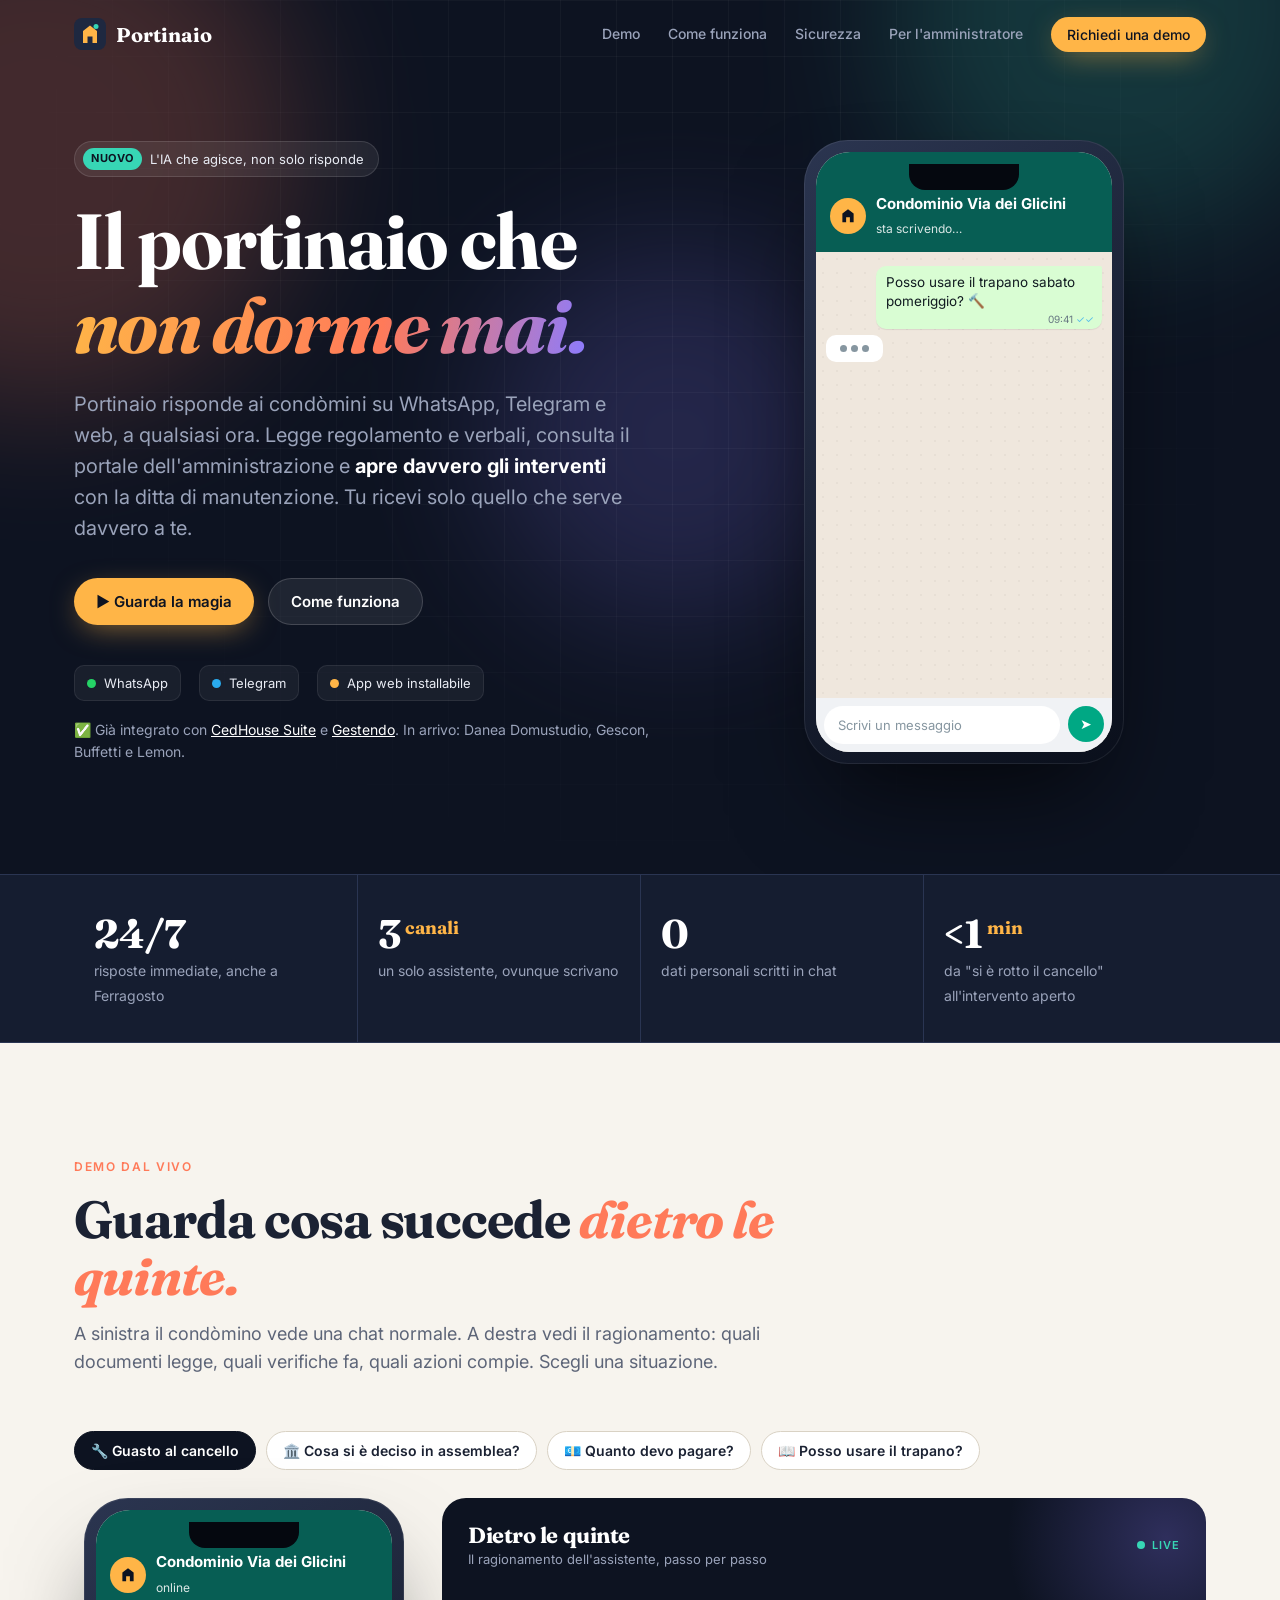
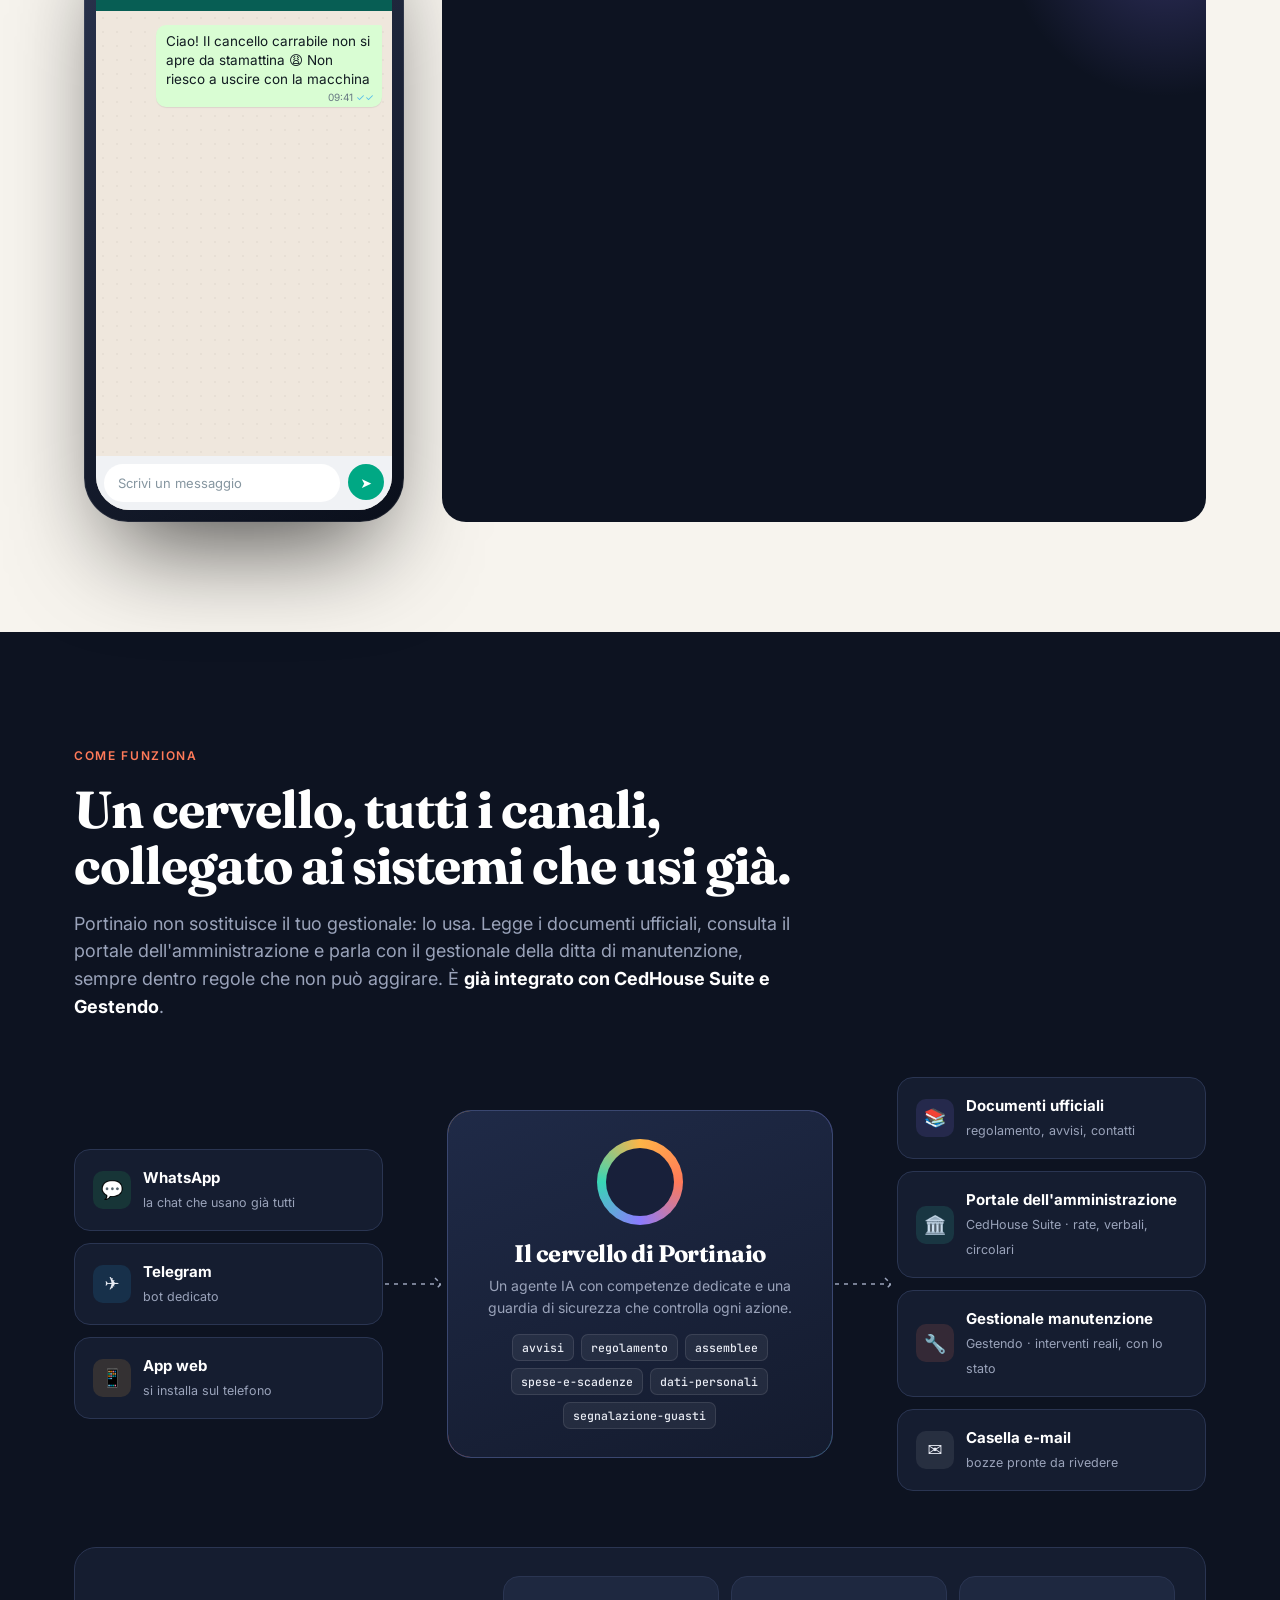
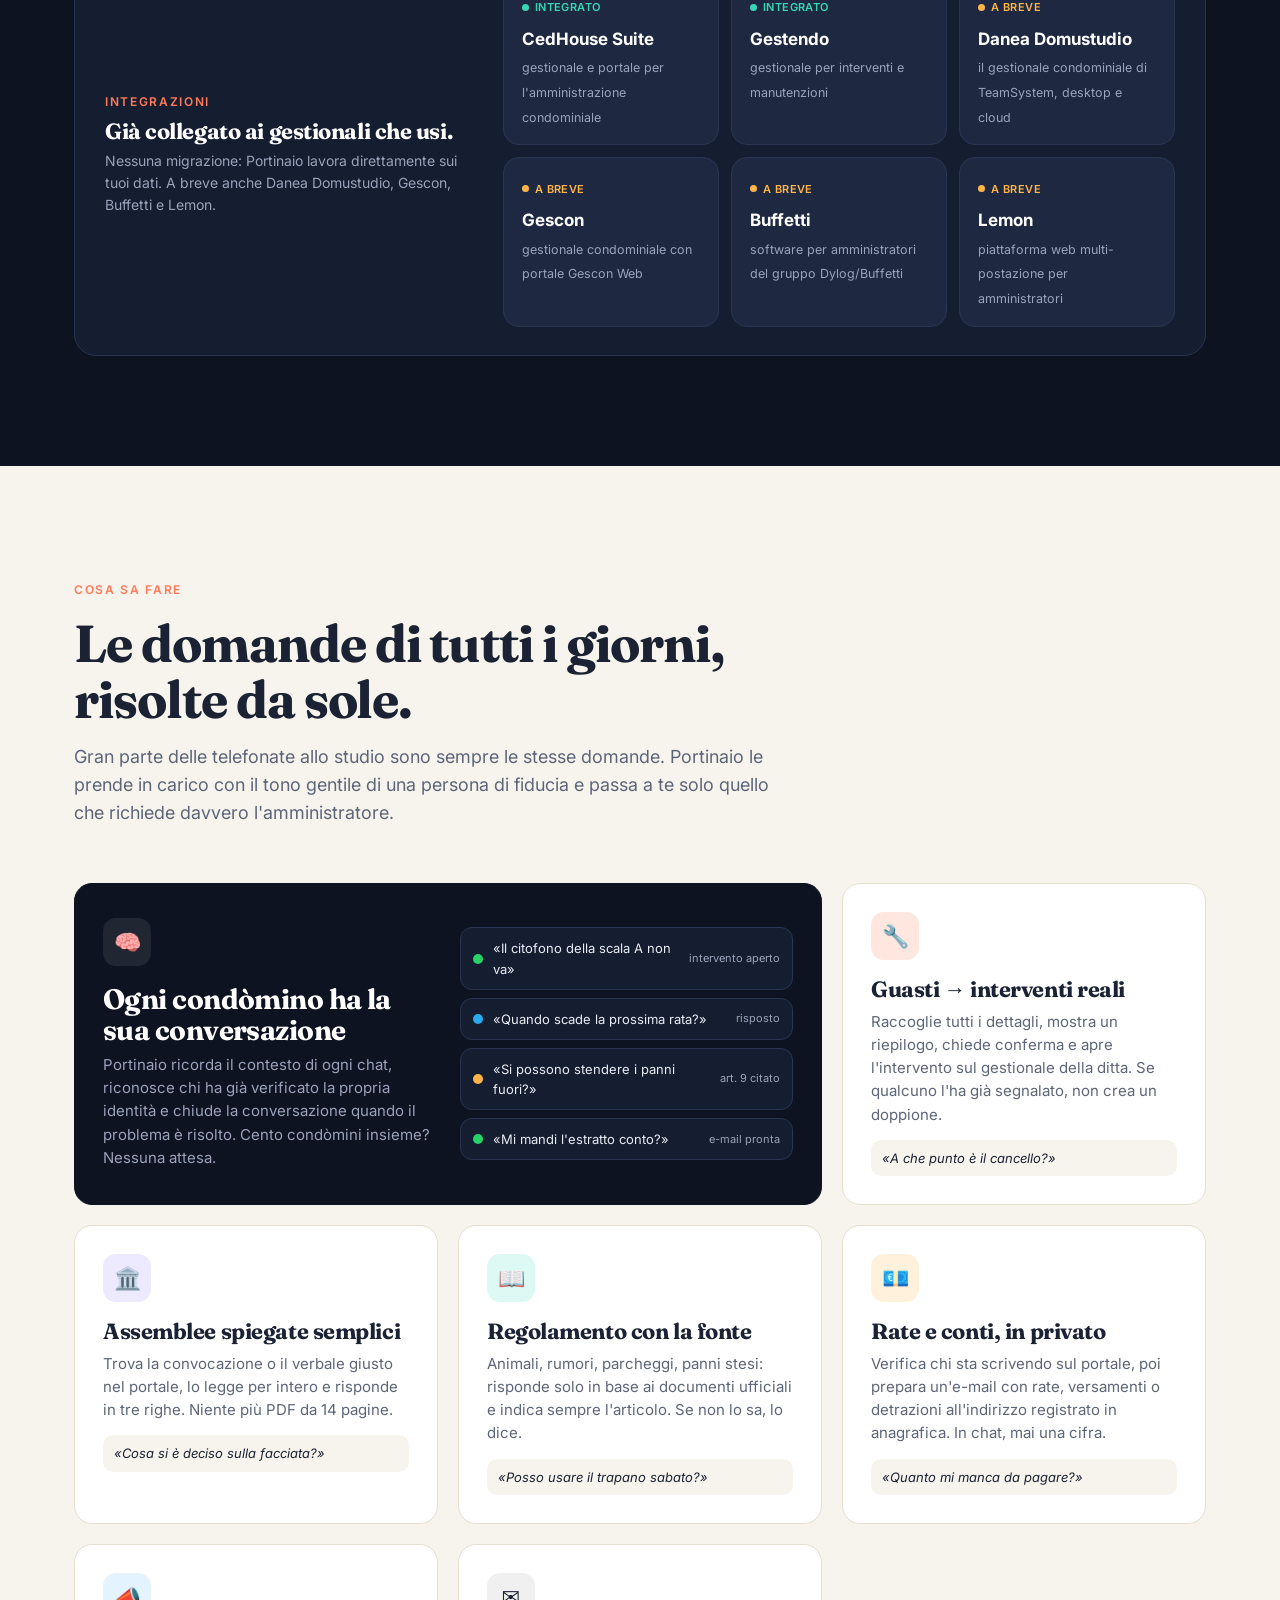
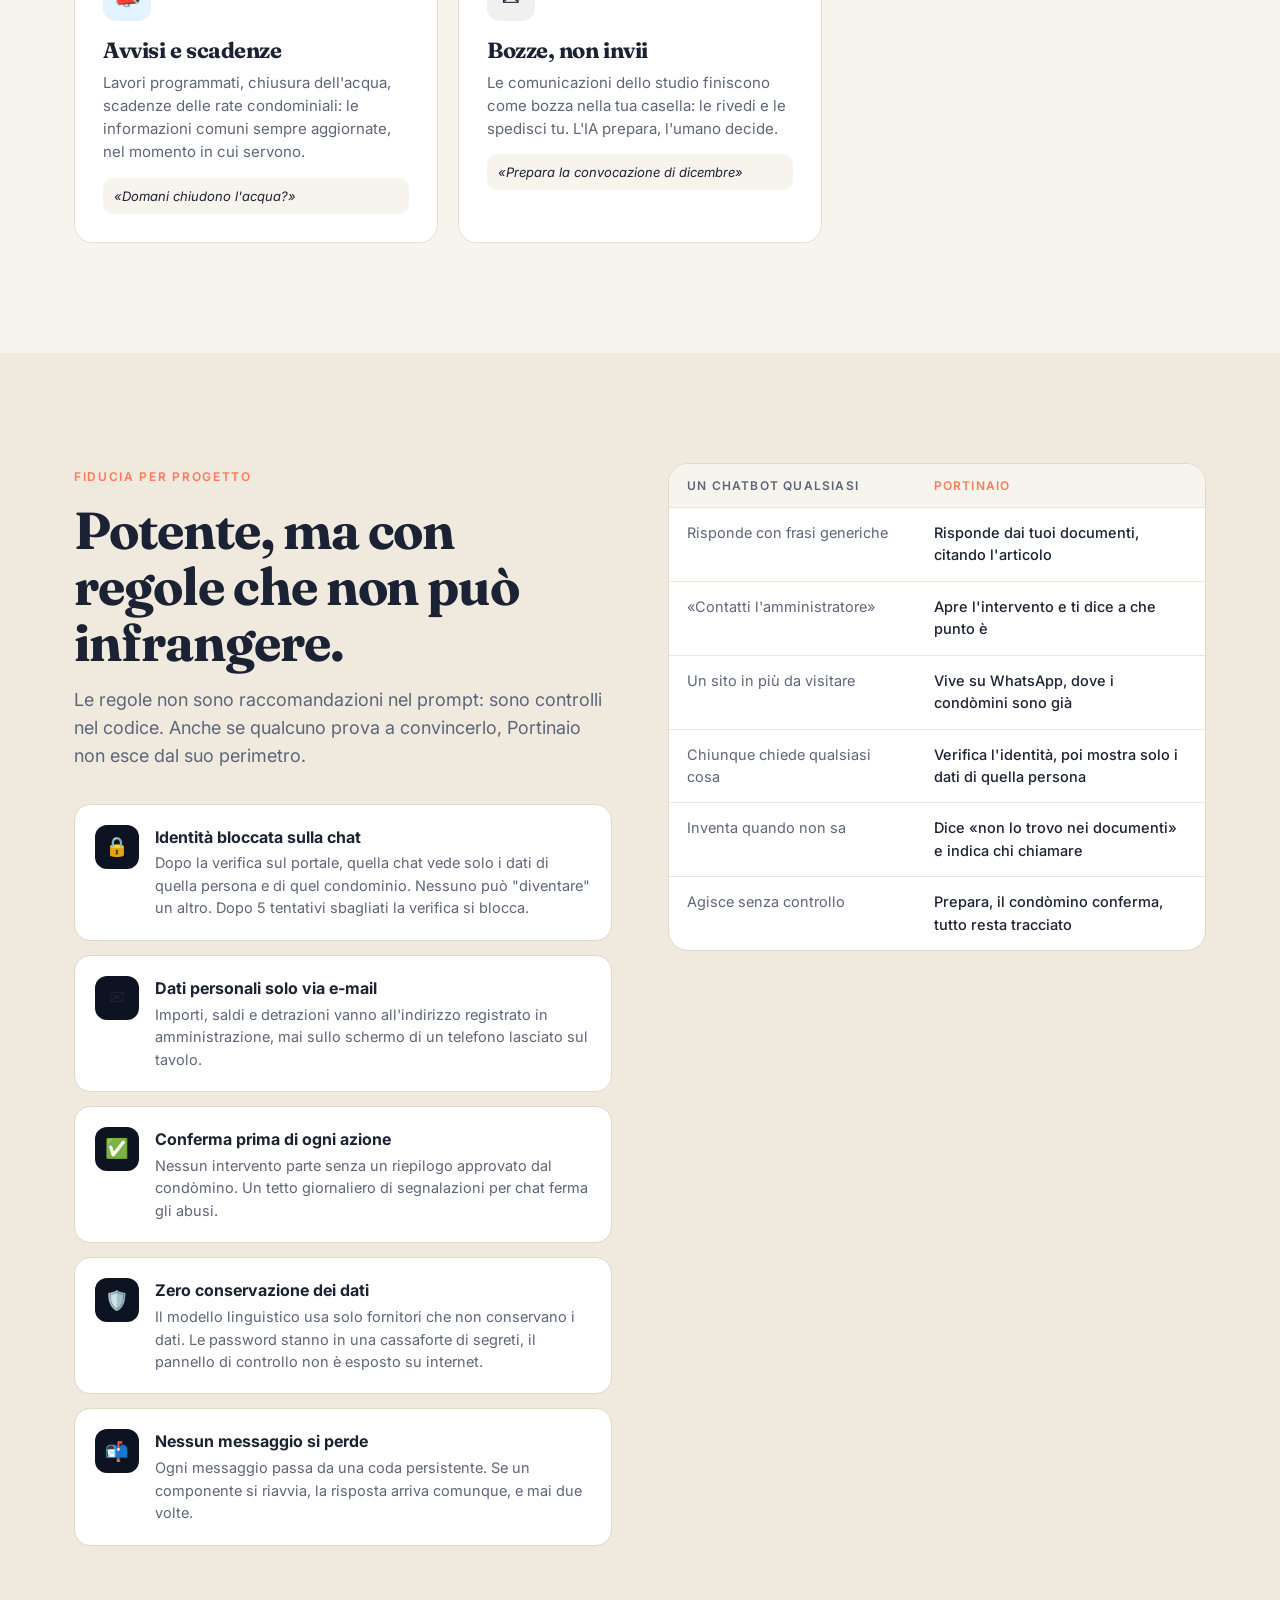
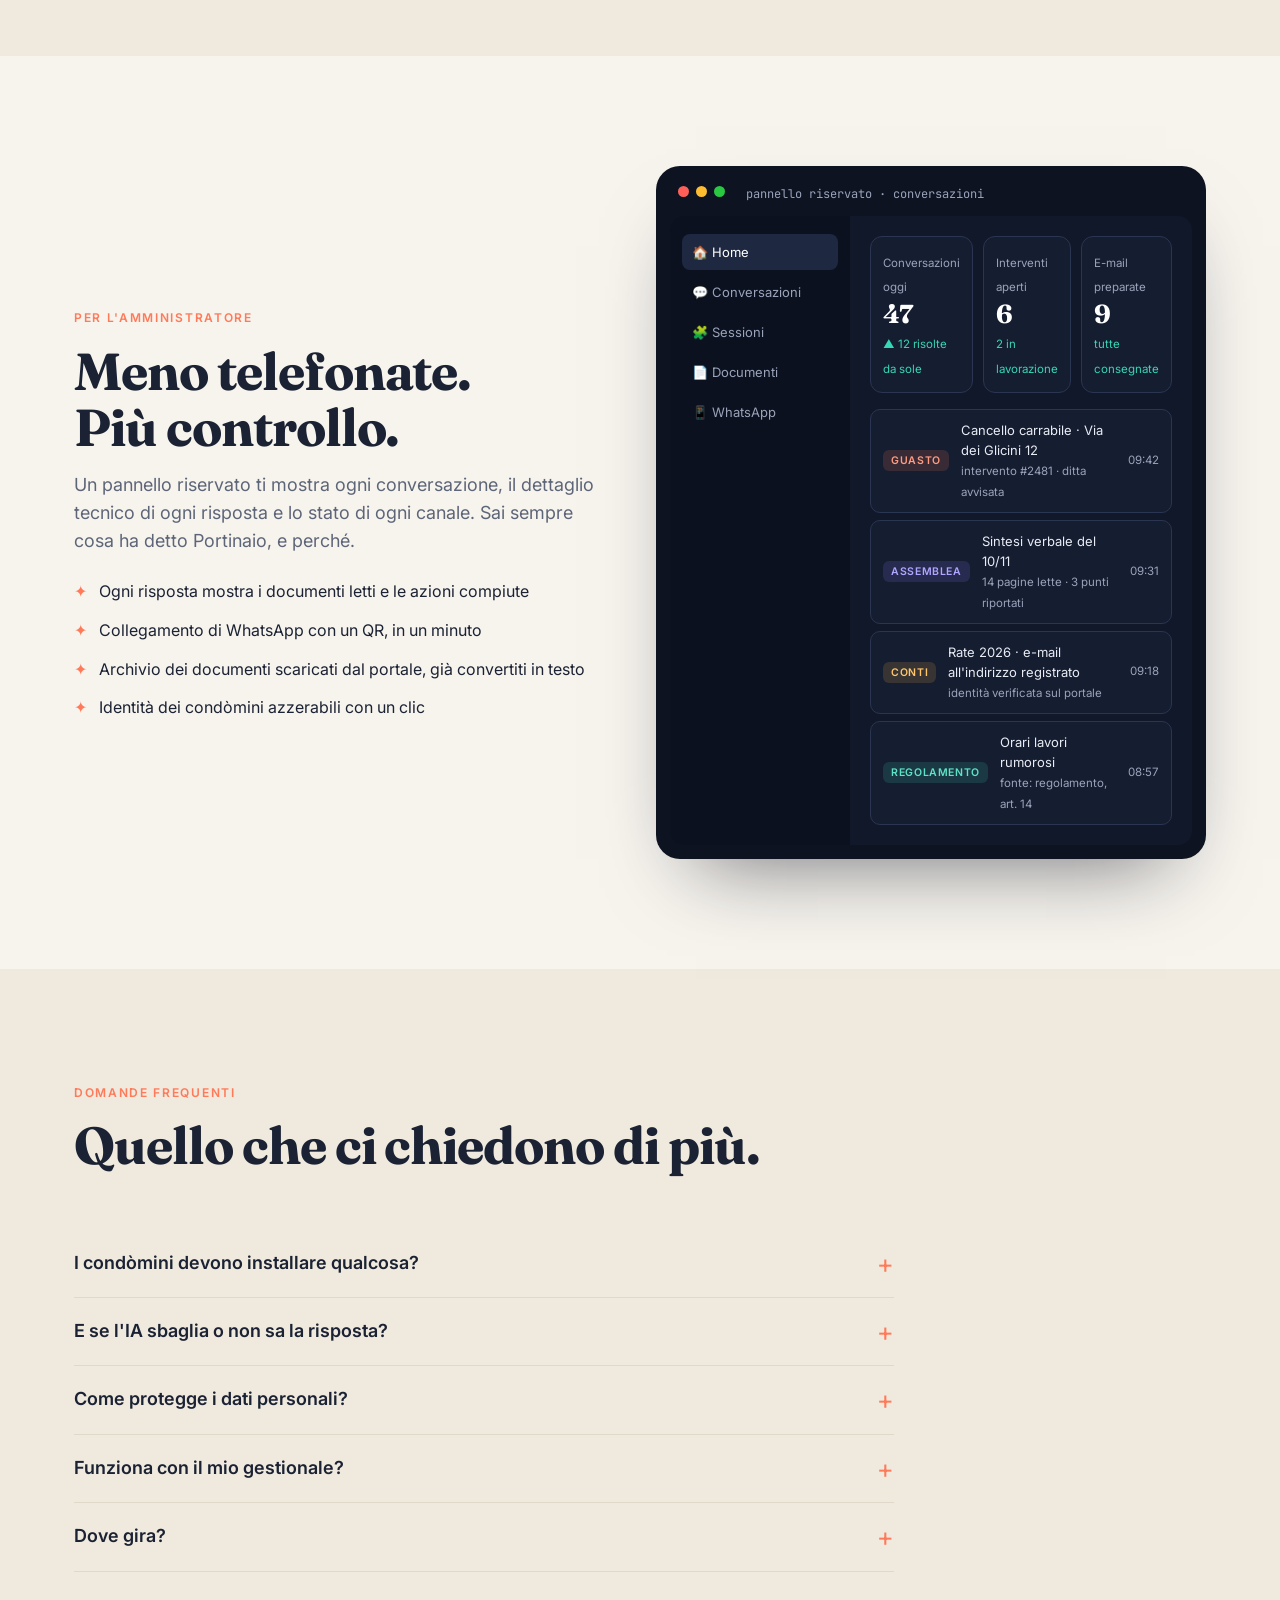
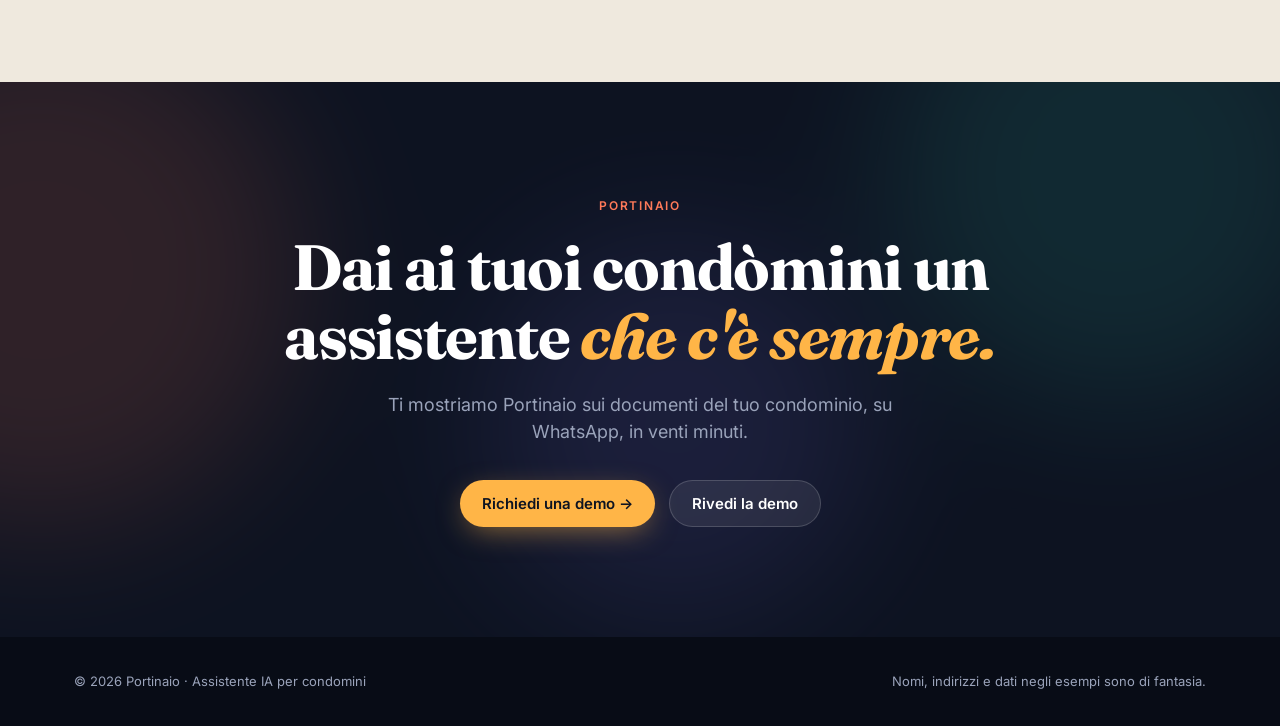
==== index.html @ b020190a "Integrazioni in arrivo: Danea Domustudio, Gescon, Buffetti e Lemon Co-Authored-By: Claude Opus 5.5 <" ====
<!doctype html>
<html lang="it">
<head>
<meta charset="utf-8">
<meta name="viewport" content="width=device-width, initial-scale=1">
<title>Portinaio — l'IA che lavora nel tuo condominio</title>
<meta name="description" content="Portinaio è l'assistente IA che risponde ai condòmini su WhatsApp, Telegram e web, 24 ore su 24: legge i documenti, consulta il portale dell'amministrazione e apre davvero gli interventi di manutenzione.">
<meta property="og:title" content="Portinaio — l'IA che lavora nel tuo condominio">
<meta property="og:description" content="Non un chatbot: un collega. Risponde, verifica, agisce. Su WhatsApp, Telegram e web.">
<meta name="theme-color" content="#0d1321">
<link rel="icon" href="data:image/svg+xml,%3Csvg xmlns='http://www.w3.org/2000/svg' viewBox='0 0 64 64'%3E%3Crect width='64' height='64' rx='16' fill='%230d1321'/%3E%3Cpath d='M18 50V26l14-11 14 11v24H37V37H27v13z' fill='%23ffb547'/%3E%3Ccircle cx='44' cy='17' r='5' fill='%2337d6b5'/%3E%3C/svg%3E">
<link rel="preconnect" href="https://fonts.googleapis.com">
<link rel="preconnect" href="https://fonts.gstatic.com" crossorigin>
<link href="https://fonts.googleapis.com/css2?family=Fraunces:opsz,wght@9..144,500;9..144,700&family=Inter:wght@400;500;600;700&family=JetBrains+Mono:wght@400;500&display=swap" rel="stylesheet">
<style>
:root{
  --ink:#0d1321; --ink-2:#151d30; --ink-3:#1e2840; --line:#2a3552;
  --paper:#f7f4ee; --paper-2:#efe9de; --text:#1b2233; --muted:#5d6578;
  --on-ink:#e9ecf4; --on-ink-muted:#9aa3ba;
  --amber:#ffb547; --coral:#ff7a59; --teal:#37d6b5; --violet:#8b7bff;
  --bubble-in:#ffffff; --bubble-out:#d9fdd3; --chat-bg:#efe7dd;
  --radius:18px; --max:1180px;
}
*{box-sizing:border-box;margin:0;padding:0}
html{scroll-behavior:smooth}
body{font-family:Inter,system-ui,sans-serif;background:var(--paper);color:var(--text);line-height:1.55;-webkit-font-smoothing:antialiased;overflow-x:hidden}
a{color:inherit}
h1,h2,h3{font-family:Fraunces,Georgia,serif;font-weight:700;line-height:1.08;letter-spacing:-.02em}
.wrap{max-width:var(--max);margin:0 auto;padding:0 24px}
@media (max-width:600px){.wrap{padding:0 16px}}
.eyebrow{font:600 12px/1 Inter;letter-spacing:.14em;text-transform:uppercase;color:var(--coral)}
.mono{font-family:"JetBrains Mono",monospace}

/* NAV */
nav{position:fixed;inset:0 0 auto 0;z-index:50;transition:background .3s,backdrop-filter .3s}
nav.scrolled{background:rgba(13,19,33,.82);backdrop-filter:blur(14px);border-bottom:1px solid rgba(255,255,255,.06)}
nav .wrap{display:flex;align-items:center;justify-content:space-between;height:68px}
.logo{display:flex;align-items:center;gap:10px;color:#fff;text-decoration:none;font:700 20px Fraunces,serif}
.logo svg{width:32px;height:32px}
.navlinks{display:flex;gap:28px;align-items:center}
.navlinks a{color:var(--on-ink-muted);text-decoration:none;font-size:14px;font-weight:500}
.navlinks a:hover{color:#fff}
.btn{display:inline-flex;align-items:center;gap:8px;border:0;cursor:pointer;border-radius:999px;font:600 15px Inter;padding:13px 22px;text-decoration:none;transition:transform .15s,box-shadow .2s,background .2s}
.btn:hover{transform:translateY(-1px)}
.btn-primary{background:var(--amber);color:var(--ink);box-shadow:0 8px 30px -8px rgba(255,181,71,.6)}
.btn-ghost{background:rgba(255,255,255,.08);color:#fff;border:1px solid rgba(255,255,255,.16)}
.navlinks .btn{padding:9px 16px;font-size:14px;color:var(--ink)}
@media (max-width:820px){.navlinks a:not(.btn){display:none}}

/* HERO */
.hero{background:var(--ink);color:var(--on-ink);position:relative;overflow:hidden;padding:140px 0 110px}
.aurora{position:absolute;inset:-20% -10% auto -10%;height:120%;pointer-events:none;filter:blur(70px);opacity:.55}
.aurora span{position:absolute;border-radius:50%;animation:float 18s ease-in-out infinite}
.aurora span:nth-child(1){width:520px;height:520px;background:#ff7a5966;left:-6%;top:6%}
.aurora span:nth-child(2){width:460px;height:460px;background:#37d6b555;right:4%;top:-4%;animation-delay:-6s}
.aurora span:nth-child(3){width:380px;height:380px;background:#8b7bff55;left:40%;top:40%;animation-delay:-12s}
@keyframes float{0%,100%{transform:translate(0,0) scale(1)}50%{transform:translate(40px,-30px) scale(1.08)}}
.grid-bg{position:absolute;inset:0;background-image:linear-gradient(rgba(255,255,255,.035) 1px,transparent 1px),linear-gradient(90deg,rgba(255,255,255,.035) 1px,transparent 1px);background-size:56px 56px;mask-image:radial-gradient(ellipse at 50% 30%,#000 30%,transparent 75%)}
.hero .wrap{position:relative;display:grid;grid-template-columns:1.1fr .9fr;gap:56px;align-items:center}
@media (max-width:960px){.hero .wrap{grid-template-columns:1fr}.hero{padding:120px 0 80px}}
.pill{display:inline-flex;align-items:center;gap:8px;padding:6px 14px 6px 8px;border-radius:999px;background:rgba(255,255,255,.07);border:1px solid rgba(255,255,255,.12);font-size:13px;color:var(--on-ink)}
.pill b{background:var(--teal);color:var(--ink);border-radius:999px;padding:2px 8px;font-size:11px;letter-spacing:.05em}
.hero h1{font-size:clamp(42px,6.4vw,78px);margin:22px 0 22px;color:#fff}
.hero h1 em{font-style:italic;background:linear-gradient(100deg,var(--amber),var(--coral) 60%,var(--violet));-webkit-background-clip:text;background-clip:text;color:transparent}
.hero p.lead{font-size:clamp(17px,2vw,20px);color:var(--on-ink-muted);max-width:560px}
.hero .ctas{display:flex;gap:14px;margin-top:34px;flex-wrap:wrap}
.channels{display:flex;gap:18px;margin-top:40px;align-items:center;flex-wrap:wrap;color:var(--on-ink-muted);font-size:13px}
.chan{display:flex;align-items:center;gap:8px;padding:7px 12px;border-radius:10px;background:rgba(255,255,255,.05);border:1px solid rgba(255,255,255,.08);color:var(--on-ink)}
.chan i{width:9px;height:9px;border-radius:50%;display:inline-block}

/* PHONE */
.phone{width:320px;max-width:100%;margin:0 auto;border-radius:44px;padding:12px;background:linear-gradient(145deg,#2b3550,#0a0f1b);box-shadow:0 50px 100px -30px rgba(0,0,0,.7),0 0 0 1px rgba(255,255,255,.08) inset;position:relative}
.phone .screen{border-radius:34px;overflow:hidden;background:var(--chat-bg);height:600px;display:flex;flex-direction:column;position:relative}
.phone .notch{position:absolute;top:12px;left:50%;transform:translateX(-50%);width:110px;height:26px;background:#05080f;border-radius:0 0 16px 16px;z-index:3}
.chat-head{background:#075e54;color:#fff;padding:40px 14px 12px;display:flex;align-items:center;gap:10px;flex-shrink:0}
.chat-head .av{width:36px;height:36px;border-radius:50%;background:var(--amber);display:grid;place-items:center;flex-shrink:0}
.chat-head .av svg{width:20px;height:20px}
.chat-head b{display:block;font-size:15px}
.chat-head small{font-size:12px;opacity:.85}
.chat-body{flex:1;overflow-y:auto;padding:14px 10px;display:flex;flex-direction:column;gap:6px;scroll-behavior:smooth;background-image:radial-gradient(rgba(0,0,0,.035) 1px,transparent 1px);background-size:14px 14px;scrollbar-width:none}
.chat-body::-webkit-scrollbar{display:none}
.msg{max-width:82%;padding:7px 10px 18px;border-radius:10px;font-size:13.5px;line-height:1.42;position:relative;box-shadow:0 1px 1px rgba(0,0,0,.08);white-space:pre-line;animation:pop .28s ease-out both;color:#111b21}
.msg .t{position:absolute;right:8px;bottom:3px;font-size:10px;color:#667781}
.msg.in{background:var(--bubble-in);align-self:flex-start;border-top-left-radius:2px}
.msg.out{background:var(--bubble-out);align-self:flex-end;border-top-right-radius:2px}
.msg.out .t::after{content:" ✓✓";color:#53bdeb}
@keyframes pop{from{opacity:0;transform:translateY(8px) scale(.97)}to{opacity:1;transform:none}}
.typing{align-self:flex-start;background:#fff;border-radius:10px;padding:10px 14px;display:flex;gap:4px;animation:pop .2s both}
.typing i{width:7px;height:7px;border-radius:50%;background:#8696a0;animation:blink 1.2s infinite}
.typing i:nth-child(2){animation-delay:.2s}.typing i:nth-child(3){animation-delay:.4s}
@keyframes blink{0%,60%,100%{opacity:.3;transform:translateY(0)}30%{opacity:1;transform:translateY(-3px)}}
.chat-input{display:flex;gap:8px;padding:8px;background:#f0f2f5;flex-shrink:0}
.chat-input div{flex:1;background:#fff;border-radius:20px;padding:9px 14px;font-size:13px;color:#8696a0;white-space:nowrap;overflow:hidden;text-overflow:ellipsis}
.chat-input span{width:36px;height:36px;border-radius:50%;background:#00a884;display:grid;place-items:center;color:#fff;font-size:14px;flex-shrink:0}
.float-card{position:absolute;background:#fff;color:var(--text);border-radius:14px;padding:12px 14px;box-shadow:0 20px 50px -15px rgba(0,0,0,.5);font-size:12.5px;display:flex;gap:10px;align-items:center;z-index:4;opacity:0;transform:translateY(10px);transition:all .5s cubic-bezier(.2,.8,.2,1)}
.float-card.show{opacity:1;transform:none}
.float-card .ic{width:32px;height:32px;border-radius:9px;display:grid;place-items:center;font-size:16px;flex-shrink:0}
.float-card b{display:block;font-size:13px}
.float-card small{color:var(--muted)}
.fc1{left:-70px;top:150px}.fc2{right:-60px;top:330px}.fc3{left:-50px;bottom:70px}
@media (max-width:1100px){.fc1{left:-20px}.fc2{right:-10px}.fc3{left:-10px}}
@media (max-width:420px){.float-card{display:none}}
.phone-wrap{position:relative}

/* STATS */
.stats{background:var(--ink-2);color:var(--on-ink);border-top:1px solid var(--line);border-bottom:1px solid var(--line)}
.stats .wrap{display:grid;grid-template-columns:repeat(4,1fr)}
.stat{padding:34px 20px;border-left:1px solid var(--line)}
.stat:first-child{border-left:0}
.stat b{font:700 40px Fraunces,serif;color:#fff;display:block}
.stat b sup{font-size:18px;color:var(--amber)}
.stat span{color:var(--on-ink-muted);font-size:14px}
@media (max-width:760px){.stats .wrap{grid-template-columns:1fr 1fr}.stat:nth-child(3){border-left:0}.stat{border-top:1px solid var(--line)}.stat:nth-child(-n+2){border-top:0}}

section{padding:110px 0}
@media (max-width:700px){section{padding:76px 0}}
.sec-head{max-width:720px;margin-bottom:56px}
.sec-head h2{font-size:clamp(32px,4.4vw,52px);margin:14px 0 16px}
.sec-head p{font-size:18px;color:var(--muted)}

/* DEMO */
#demo{background:var(--paper)}
.tabs{display:flex;gap:10px;flex-wrap:wrap;margin-bottom:28px}
.tab{border:1px solid #d9d2c4;background:#fff;color:var(--text);border-radius:999px;padding:10px 16px;font:600 14px Inter;cursor:pointer;display:flex;align-items:center;gap:8px;transition:all .2s}
.tab:hover{border-color:var(--ink)}
.tab[aria-selected="true"]{background:var(--ink);color:#fff;border-color:var(--ink)}
.stage{display:grid;grid-template-columns:340px 1fr;gap:28px;align-items:stretch}
@media (max-width:900px){.stage{grid-template-columns:1fr}}
.backstage{background:var(--ink);color:var(--on-ink);border-radius:24px;padding:26px;display:flex;flex-direction:column;min-height:624px;position:relative;overflow:hidden}
.backstage::before{content:"";position:absolute;right:-120px;top:-120px;width:320px;height:320px;border-radius:50%;background:radial-gradient(#8b7bff44,transparent 70%)}
.bs-head{display:flex;justify-content:space-between;align-items:center;margin-bottom:18px;position:relative}
.bs-head h3{font-size:22px;color:#fff}
.bs-head small{color:var(--on-ink-muted);font-size:13px;display:block;font-family:Inter;font-weight:400;letter-spacing:0;margin-top:4px}
.live{display:flex;align-items:center;gap:7px;font:600 11px Inter;letter-spacing:.1em;color:var(--teal)}
.live i{width:8px;height:8px;border-radius:50%;background:var(--teal);box-shadow:0 0 0 0 var(--teal);animation:pulse 1.6s infinite}
@keyframes pulse{0%{box-shadow:0 0 0 0 #37d6b588}100%{box-shadow:0 0 0 10px #37d6b500}}
.timeline{flex:1;display:flex;flex-direction:column;gap:10px;position:relative}
.ev{display:grid;grid-template-columns:30px 1fr;gap:12px;animation:pop .35s both}
.ev .dot{width:30px;height:30px;border-radius:9px;display:grid;place-items:center;font-size:14px;background:var(--ink-3);border:1px solid var(--line)}
.ev.think .dot{background:#8b7bff22;border-color:#8b7bff66}
.ev.tool .dot{background:#37d6b522;border-color:#37d6b566}
.ev.guard .dot{background:#ffb54722;border-color:#ffb54766}
.ev.done .dot{background:#ff7a5922;border-color:#ff7a5966}
.ev .body{background:var(--ink-2);border:1px solid var(--line);border-radius:12px;padding:10px 13px;font-size:13.5px}
.ev .body .k{font:500 12px "JetBrains Mono",monospace;color:var(--teal)}
.ev.think .body .k{color:var(--violet)}
.ev.guard .body .k{color:var(--amber)}
.ev.done .body .k{color:var(--coral)}
.ev .body p{color:var(--on-ink);margin-top:3px}
.ev .body code{font:12px "JetBrains Mono",monospace;color:var(--on-ink-muted);display:block;margin-top:5px;white-space:pre-wrap;word-break:break-word}
.ev .spinner{display:inline-block;width:10px;height:10px;border:2px solid var(--teal);border-right-color:transparent;border-radius:50%;animation:spin .7s linear infinite;margin-left:6px;vertical-align:-1px}
@keyframes spin{to{transform:rotate(360deg)}}
.result{margin-top:16px;background:#fff;color:var(--text);border-radius:16px;padding:16px 18px;display:none;gap:14px;align-items:flex-start;animation:pop .45s both;position:relative}
.result.show{display:flex}
.result .ic{width:44px;height:44px;border-radius:12px;display:grid;place-items:center;font-size:22px;flex-shrink:0}
.result b{font-size:15px;display:block}
.result p{font-size:13.5px;color:var(--muted);margin-top:2px}
.result .meta{display:flex;gap:8px;flex-wrap:wrap;margin-top:9px}
.result .meta span{font:500 11.5px "JetBrains Mono",monospace;background:var(--paper-2);padding:3px 8px;border-radius:6px;color:var(--text)}
.replay{position:absolute;right:18px;bottom:16px;background:transparent;border:1px solid var(--line);color:var(--on-ink-muted);border-radius:999px;padding:7px 13px;font:500 12px Inter;cursor:pointer;display:none}
.replay.show{display:block}
.replay:hover{color:#fff;border-color:#fff}
.bs-empty{color:var(--on-ink-muted);font-size:14px;margin:auto;text-align:center;max-width:280px}

/* HOW */
.how{background:var(--ink);color:var(--on-ink)}
.how .sec-head p{color:var(--on-ink-muted)}
.how h2{color:#fff}
.flow{display:grid;grid-template-columns:1fr 64px 1.25fr 64px 1fr;align-items:center}
@media (max-width:900px){.flow{grid-template-columns:1fr}.flow .arrow{transform:rotate(90deg);height:50px}}
.col{display:flex;flex-direction:column;gap:12px}
.node{background:var(--ink-2);border:1px solid var(--line);border-radius:16px;padding:16px 18px;display:flex;gap:12px;align-items:center}
.node .ic{width:38px;height:38px;border-radius:10px;display:grid;place-items:center;font-size:18px;flex-shrink:0}
.node b{color:#fff;display:block;font-size:15px}
.node small{color:var(--on-ink-muted);font-size:12.5px}
.brain{border-radius:24px;padding:28px;background:linear-gradient(160deg,#1f2a47,#141b2e);border:1px solid #3a4770;position:relative;overflow:hidden;text-align:center}
.brain::after{content:"";position:absolute;inset:-1px;border-radius:24px;padding:1px;background:linear-gradient(120deg,var(--amber),var(--coral),var(--violet),var(--teal));-webkit-mask:linear-gradient(#000 0 0) content-box,linear-gradient(#000 0 0);-webkit-mask-composite:xor;mask-composite:exclude;opacity:.7}
.brain .orb{width:86px;height:86px;margin:0 auto 16px;border-radius:50%;background:conic-gradient(from 0deg,var(--amber),var(--coral),var(--violet),var(--teal),var(--amber));animation:spin 9s linear infinite;display:grid;place-items:center}
.brain .orb::before{content:"";width:68px;height:68px;border-radius:50%;background:#18203a}
.brain h3{color:#fff;font-size:24px}
.brain p{color:var(--on-ink-muted);font-size:14px;margin:8px 0 16px}
.chips{display:flex;flex-wrap:wrap;gap:7px;justify-content:center}
.chips span{font:500 11.5px "JetBrains Mono",monospace;padding:5px 9px;border-radius:7px;background:rgba(255,255,255,.06);border:1px solid rgba(255,255,255,.1);color:var(--on-ink)}
.integr{margin-top:56px;padding:28px 30px;border-radius:22px;background:var(--ink-2);border:1px solid var(--line);display:grid;grid-template-columns:1.1fr 2fr;gap:28px;align-items:center}
@media (max-width:900px){.integr{grid-template-columns:1fr;padding:24px 20px}}
.integr h3{color:#fff;font-size:22px;margin:8px 0 6px}
.integr p{color:var(--on-ink-muted);font-size:14px;margin:0}
.integr-list{display:grid;grid-template-columns:1fr 1fr 1fr;gap:12px}
@media (max-width:700px){.integr-list{grid-template-columns:1fr}}
.partner{display:block;text-decoration:none;padding:16px 18px;border-radius:16px;background:var(--ink-3);border:1px solid var(--line);transition:border-color .2s}
a.partner:hover{border-color:var(--teal)}
.partner .st{display:inline-flex;align-items:center;gap:6px;font:600 11px Inter;letter-spacing:.04em;text-transform:uppercase;color:var(--teal)}
.partner .st::before{content:"";width:7px;height:7px;border-radius:50%;background:currentColor}
.partner.soon .st{color:var(--amber)}
.partner b{display:block;color:#fff;font-size:17px;margin:8px 0 2px}
.partner small{color:var(--on-ink-muted);font-size:12.5px}
.arrow{display:flex;align-items:center;justify-content:center;height:100%}
.arrow svg{width:64px;height:24px;overflow:visible}
.arrow path{stroke:var(--on-ink-muted);stroke-width:1.5;fill:none;stroke-dasharray:4 5;animation:dash 1.2s linear infinite}
@keyframes dash{to{stroke-dashoffset:-18}}

/* FEATURES */
.feat-grid{display:grid;grid-template-columns:repeat(3,1fr);gap:20px}
@media (max-width:900px){.feat-grid{grid-template-columns:1fr 1fr}}
@media (max-width:600px){.feat-grid{grid-template-columns:1fr}}
.feat{background:#fff;border:1px solid #e6dfd1;border-radius:var(--radius);padding:28px;transition:transform .25s,box-shadow .25s}
.feat:hover{transform:translateY(-4px);box-shadow:0 24px 50px -28px rgba(13,19,33,.35)}
.feat .ic{width:48px;height:48px;border-radius:13px;display:grid;place-items:center;font-size:22px;margin-bottom:18px}
.feat h3{font-size:22px;margin-bottom:8px}
.feat p{color:var(--muted);font-size:15px}
.feat .q{margin-top:14px;font-size:13px;color:var(--text);background:var(--paper);border-radius:10px;padding:8px 11px;font-style:italic}
.feat.big{grid-column:span 2;background:var(--ink);color:var(--on-ink);border-color:var(--ink);display:grid;grid-template-columns:1fr 1fr;gap:24px;align-items:center}
.feat.big h3{color:#fff;font-size:28px}
.feat.big p{color:var(--on-ink-muted)}
@media (max-width:900px){.feat.big{grid-column:span 2;grid-template-columns:1fr}}
@media (max-width:600px){.feat.big{grid-column:span 1}}
.mini-chats{display:flex;flex-direction:column;gap:8px}
.mini{display:flex;align-items:center;gap:10px;background:var(--ink-2);border:1px solid var(--line);border-radius:12px;padding:10px 12px;font-size:13px}
.mini i{width:10px;height:10px;border-radius:50%;flex-shrink:0}
.mini span{flex:1;color:var(--on-ink)}
.mini small{color:var(--on-ink-muted);font-size:11px}

/* TRUST */
.trust{background:var(--paper-2)}
.trust-grid{display:grid;grid-template-columns:1fr 1fr;gap:56px;align-items:start}
@media (max-width:900px){.trust-grid{grid-template-columns:1fr}}
.rules{display:flex;flex-direction:column;gap:14px}
.rule{display:grid;grid-template-columns:44px 1fr;gap:16px;background:#fff;border-radius:16px;padding:20px;border:1px solid #e0d8c8}
.rule .ic{width:44px;height:44px;border-radius:12px;background:var(--ink);display:grid;place-items:center;font-size:19px}
.rule b{font-size:16px;display:block;margin-bottom:3px}
.rule p{color:var(--muted);font-size:14.5px}
.vs{background:#fff;border-radius:20px;border:1px solid #e0d8c8;overflow:hidden}
.vs table{width:100%;border-collapse:collapse;font-size:14.5px}
.vs th,.vs td{padding:14px 18px;text-align:left;border-bottom:1px solid #eee6d8;vertical-align:top}
.vs th{font:600 12px Inter;letter-spacing:.1em;text-transform:uppercase;color:var(--muted);background:var(--paper)}
.vs th:last-child{color:var(--coral)}
.vs td:first-child{color:var(--muted);width:46%}
.vs td:last-child{font-weight:500}
.vs tr:last-child td{border-bottom:0}

/* ADMIN */
.admin-mock{background:var(--ink);border-radius:24px;padding:14px;box-shadow:0 40px 80px -40px rgba(13,19,33,.6)}
.win-bar{display:flex;gap:7px;padding:6px 8px 14px}
.win-bar i{width:11px;height:11px;border-radius:50%;background:#3a4560}
.win-bar i:nth-child(1){background:#ff5f57}.win-bar i:nth-child(2){background:#febc2e}.win-bar i:nth-child(3){background:#28c840}
.win-bar span{margin-left:14px;font:12px "JetBrains Mono",monospace;color:var(--on-ink-muted)}
.admin-ui{display:grid;grid-template-columns:180px 1fr;background:#111829;border-radius:14px;overflow:hidden;min-height:380px}
@media (max-width:700px){.admin-ui{grid-template-columns:1fr}.admin-side{display:none}}
.admin-side{background:#0b111e;padding:18px 12px;display:flex;flex-direction:column;gap:4px}
.admin-side a{font-size:13px;color:var(--on-ink-muted);padding:8px 10px;border-radius:8px;text-decoration:none}
.admin-side a.on{background:var(--ink-3);color:#fff}
.admin-main{padding:20px;color:var(--on-ink)}
.kpis{display:grid;grid-template-columns:repeat(3,1fr);gap:10px;margin-bottom:16px}
.kpi{background:var(--ink-2);border:1px solid var(--line);border-radius:12px;padding:12px}
.kpi small{color:var(--on-ink-muted);font-size:11.5px}
.kpi b{display:block;font:700 26px Fraunces,serif;color:#fff}
.kpi em{font-style:normal;font-size:11.5px;color:var(--teal)}
.rows{display:flex;flex-direction:column;gap:7px}
.row{display:grid;grid-template-columns:auto 1fr auto;gap:12px;align-items:center;background:var(--ink-2);border:1px solid var(--line);border-radius:10px;padding:10px 12px;font-size:13px}
.row .tag{font:600 10.5px Inter;letter-spacing:.06em;padding:4px 8px;border-radius:6px;text-transform:uppercase}
.row small{color:var(--on-ink-muted);font-size:11.5px}
.admin-copy ul{list-style:none;display:flex;flex-direction:column;gap:14px;margin-top:24px}
.admin-copy li{display:flex;gap:12px;font-size:16px}
.admin-copy li::before{content:"✦";color:var(--coral);flex-shrink:0}

/* FAQ */
.faq{max-width:820px}
details{border-bottom:1px solid #e0d8c8;padding:22px 0}
summary{cursor:pointer;font:600 18px Inter;list-style:none;display:flex;justify-content:space-between;gap:20px}
summary::-webkit-details-marker{display:none}
summary::after{content:"+";font:400 26px Inter;line-height:.9;color:var(--coral);transition:transform .2s}
details[open] summary::after{transform:rotate(45deg)}
details p{color:var(--muted);margin-top:12px;font-size:16px;max-width:720px}

/* CTA */
.cta{background:var(--ink);color:#fff;text-align:center;position:relative;overflow:hidden}
.cta h2{font-size:clamp(36px,5.5vw,64px);max-width:860px;margin:0 auto 20px}
.cta h2 em{font-style:italic;color:var(--amber)}
.cta p{color:var(--on-ink-muted);font-size:18px;max-width:600px;margin:0 auto 34px}
footer{background:#080c16;color:var(--on-ink-muted);padding:34px 0;font-size:13px}
footer .wrap{display:flex;justify-content:space-between;gap:20px;flex-wrap:wrap}

.reveal{opacity:0;transform:translateY(24px);transition:opacity .8s ease,transform .8s ease}
.reveal.in{opacity:1;transform:none}
@media (prefers-reduced-motion:reduce){
  *,*::before,*::after{animation-duration:.01ms!important;animation-iteration-count:1!important;transition-duration:.01ms!important}
  .reveal{opacity:1;transform:none}
}
</style>
</head>
<body>

<nav id="nav">
  <div class="wrap">
    <a href="#" class="logo" aria-label="Portinaio">
      <svg viewBox="0 0 64 64" aria-hidden="true"><rect width="64" height="64" rx="16" fill="#1e2840"/><path d="M18 50V26l14-11 14 11v24H37V37H27v13z" fill="#ffb547"/><circle cx="44" cy="17" r="5" fill="#37d6b5"/></svg>
      Portinaio
    </a>
    <div class="navlinks">
      <a href="#demo">Demo</a>
      <a href="#come-funziona">Come funziona</a>
      <a href="#fiducia">Sicurezza</a>
      <a href="#amministratore">Per l'amministratore</a>
      <a href="#contatti" class="btn btn-primary">Richiedi una demo</a>
    </div>
  </div>
</nav>

<header class="hero">
  <div class="aurora" aria-hidden="true"><span></span><span></span><span></span></div>
  <div class="grid-bg" aria-hidden="true"></div>
  <div class="wrap">
    <div>
      <span class="pill"><b>NUOVO</b> L'IA che agisce, non solo risponde</span>
      <h1>Il portinaio che <em>non dorme mai.</em></h1>
      <p class="lead">Portinaio risponde ai condòmini su WhatsApp, Telegram e web, a qualsiasi ora. Legge regolamento e verbali, consulta il portale dell'amministrazione e <strong style="color:#fff">apre davvero gli interventi</strong> con la ditta di manutenzione. Tu ricevi solo quello che serve davvero a te.</p>
      <div class="ctas">
        <a href="#demo" class="btn btn-primary">▶ Guarda la magia</a>
        <a href="#come-funziona" class="btn btn-ghost">Come funziona</a>
      </div>
      <div class="channels">
        <span class="chan"><i style="background:#25d366"></i>WhatsApp</span>
        <span class="chan"><i style="background:#2aabee"></i>Telegram</span>
        <span class="chan"><i style="background:var(--amber)"></i>App web installabile</span>
      </div>
      <p style="margin-top:18px;font-size:14px;color:var(--on-ink-muted)">✅ Già integrato con <a href="https://www.cedhousesuite.com/" target="_blank" rel="noopener" style="color:#fff">CedHouse Suite</a> e <a href="https://www.gestendo.it/" target="_blank" rel="noopener" style="color:#fff">Gestendo</a>. In arrivo: Danea Domustudio, Gescon, Buffetti e Lemon.</p>
    </div>
    <div class="phone-wrap">
      <div class="phone" aria-label="Esempio di conversazione su WhatsApp">
        <div class="screen">
          <div class="notch"></div>
          <div class="chat-head">
            <div class="av"><svg viewBox="0 0 64 64"><path d="M14 52V24l18-14 18 14v28H38V36H26v16z" fill="#0d1321"/></svg></div>
            <div><b>Condominio Via dei Glicini</b><small id="hero-status">online</small></div>
          </div>
          <div class="chat-body" id="hero-chat"></div>
          <div class="chat-input"><div>Scrivi un messaggio</div><span>➤</span></div>
        </div>
      </div>
      <div class="float-card fc1" id="fc1"><div class="ic" style="background:#ede9ff">📄</div><div><b>Regolamento, art. 14</b><small>fonte citata nella risposta</small></div></div>
      <div class="float-card fc2" id="fc2"><div class="ic" style="background:#dcfaf3">🔧</div><div><b>Intervento #2481 creato</b><small>sul gestionale della ditta</small></div></div>
      <div class="float-card fc3" id="fc3"><div class="ic" style="background:#fff1dc">🔒</div><div><b>Identità verificata</b><small>sul portale dell'amministrazione</small></div></div>
    </div>
  </div>
</header>

<div class="stats">
  <div class="wrap">
    <div class="stat"><b>24/7</b><span>risposte immediate, anche a Ferragosto</span></div>
    <div class="stat"><b>3<sup> canali</sup></b><span>un solo assistente, ovunque scrivano</span></div>
    <div class="stat"><b>0</b><span>dati personali scritti in chat</span></div>
    <div class="stat"><b>&lt;1<sup> min</sup></b><span>da "si è rotto il cancello" all'intervento aperto</span></div>
  </div>
</div>

<section id="demo">
  <div class="wrap">
    <div class="sec-head reveal">
      <span class="eyebrow">Demo dal vivo</span>
      <h2>Guarda cosa succede <em style="font-style:italic;color:var(--coral)">dietro le quinte.</em></h2>
      <p>A sinistra il condòmino vede una chat normale. A destra vedi il ragionamento: quali documenti legge, quali verifiche fa, quali azioni compie. Scegli una situazione.</p>
    </div>
    <div class="tabs reveal" role="tablist" id="tabs"></div>
    <div class="stage reveal">
      <div class="phone">
        <div class="screen">
          <div class="notch"></div>
          <div class="chat-head">
            <div class="av"><svg viewBox="0 0 64 64"><path d="M14 52V24l18-14 18 14v28H38V36H26v16z" fill="#0d1321"/></svg></div>
            <div><b>Condominio Via dei Glicini</b><small id="demo-status">online</small></div>
          </div>
          <div class="chat-body" id="demo-chat"></div>
          <div class="chat-input"><div id="demo-input">Scrivi un messaggio</div><span>➤</span></div>
        </div>
      </div>
      <div class="backstage">
        <div class="bs-head">
          <h3>Dietro le quinte<small id="bs-sub">Il ragionamento dell'assistente, passo per passo</small></h3>
          <span class="live"><i></i>LIVE</span>
        </div>
        <div class="timeline" id="timeline"><p class="bs-empty">Scegli una situazione qui sopra per iniziare.</p></div>
        <div class="result" id="result"></div>
        <button class="replay" id="replay">↻ Rivedi</button>
      </div>
    </div>
  </div>
</section>

<section class="how" id="come-funziona">
  <div class="wrap">
    <div class="sec-head reveal">
      <span class="eyebrow">Come funziona</span>
      <h2>Un cervello, tutti i canali, collegato ai sistemi che usi già.</h2>
      <p>Portinaio non sostituisce il tuo gestionale: lo usa. Legge i documenti ufficiali, consulta il portale dell'amministrazione e parla con il gestionale della ditta di manutenzione, sempre dentro regole che non può aggirare. È <strong style="color:#fff">già integrato con CedHouse Suite e Gestendo</strong>.</p>
    </div>
    <div class="flow reveal">
      <div class="col">
        <div class="node"><div class="ic" style="background:#25d36622">💬</div><div><b>WhatsApp</b><small>la chat che usano già tutti</small></div></div>
        <div class="node"><div class="ic" style="background:#2aabee22">✈️</div><div><b>Telegram</b><small>bot dedicato</small></div></div>
        <div class="node"><div class="ic" style="background:#ffb54722">📱</div><div><b>App web</b><small>si installa sul telefono</small></div></div>
      </div>
      <div class="arrow" aria-hidden="true"><svg viewBox="0 0 64 24"><path d="M2 12h56m-6-6 6 6-6 6"/></svg></div>
      <div class="brain">
        <div class="orb" aria-hidden="true"></div>
        <h3>Il cervello di Portinaio</h3>
        <p>Un agente IA con competenze dedicate e una guardia di sicurezza che controlla ogni azione.</p>
        <div class="chips">
          <span>avvisi</span><span>regolamento</span><span>assemblee</span><span>spese-e-scadenze</span><span>dati-personali</span><span>segnalazione-guasti</span>
        </div>
      </div>
      <div class="arrow" aria-hidden="true"><svg viewBox="0 0 64 24"><path d="M2 12h56m-6-6 6 6-6 6"/></svg></div>
      <div class="col">
        <div class="node"><div class="ic" style="background:#8b7bff22">📚</div><div><b>Documenti ufficiali</b><small>regolamento, avvisi, contatti</small></div></div>
        <div class="node"><div class="ic" style="background:#37d6b522">🏛️</div><div><b>Portale dell'amministrazione</b><small>CedHouse Suite · rate, verbali, circolari</small></div></div>
        <div class="node"><div class="ic" style="background:#ff7a5922">🔧</div><div><b>Gestionale manutenzione</b><small>Gestendo · interventi reali, con lo stato</small></div></div>
        <div class="node"><div class="ic" style="background:#ffffff14">✉️</div><div><b>Casella e-mail</b><small>bozze pronte da rivedere</small></div></div>
      </div>
    </div>
    <div class="integr reveal" id="integrazioni">
      <div>
        <span class="eyebrow">Integrazioni</span>
        <h3>Già collegato ai gestionali che usi.</h3>
        <p>Nessuna migrazione: Portinaio lavora direttamente sui tuoi dati. A breve anche Danea Domustudio, Gescon, Buffetti e Lemon.</p>
      </div>
      <div class="integr-list">
        <a class="partner" href="https://www.cedhousesuite.com/" target="_blank" rel="noopener"><span class="st">Integrato</span><b>CedHouse Suite</b><small>gestionale e portale per l'amministrazione condominiale</small></a>
        <a class="partner" href="https://www.gestendo.it/" target="_blank" rel="noopener"><span class="st">Integrato</span><b>Gestendo</b><small>gestionale per interventi e manutenzioni</small></a>
        <a class="partner soon" href="https://www.danea.it/software/domustudio/" target="_blank" rel="noopener"><span class="st">A breve</span><b>Danea Domustudio</b><small>il gestionale condominiale di TeamSystem, desktop e cloud</small></a>
        <a class="partner soon" href="http://www.gs-informatica.it/" target="_blank" rel="noopener"><span class="st">A breve</span><b>Gescon</b><small>gestionale condominiale con portale Gescon Web</small></a>
        <a class="partner soon" href="https://www.buffetti.it/" target="_blank" rel="noopener"><span class="st">A breve</span><b>Buffetti</b><small>software per amministratori del gruppo Dylog/Buffetti</small></a>
        <a class="partner soon" href="https://lemongest.it/" target="_blank" rel="noopener"><span class="st">A breve</span><b>Lemon</b><small>piattaforma web multi-postazione per amministratori</small></a>
      </div>
    </div>
  </div>
</section>

<section id="funzioni">
  <div class="wrap">
    <div class="sec-head reveal">
      <span class="eyebrow">Cosa sa fare</span>
      <h2>Le domande di tutti i giorni, risolte da sole.</h2>
      <p>Gran parte delle telefonate allo studio sono sempre le stesse domande. Portinaio le prende in carico con il tono gentile di una persona di fiducia e passa a te solo quello che richiede davvero l'amministratore.</p>
    </div>
    <div class="feat-grid">
      <div class="feat big reveal">
        <div>
          <div class="ic" style="background:#ffffff14">🧠</div>
          <h3>Ogni condòmino ha la sua conversazione</h3>
          <p>Portinaio ricorda il contesto di ogni chat, riconosce chi ha già verificato la propria identità e chiude la conversazione quando il problema è risolto. Cento condòmini insieme? Nessuna attesa.</p>
        </div>
        <div class="mini-chats">
          <div class="mini"><i style="background:#25d366"></i><span>«Il citofono della scala A non va»</span><small>intervento aperto</small></div>
          <div class="mini"><i style="background:#2aabee"></i><span>«Quando scade la prossima rata?»</span><small>risposto</small></div>
          <div class="mini"><i style="background:var(--amber)"></i><span>«Si possono stendere i panni fuori?»</span><small>art. 9 citato</small></div>
          <div class="mini"><i style="background:#25d366"></i><span>«Mi mandi l'estratto conto?»</span><small>e-mail pronta</small></div>
        </div>
      </div>
      <div class="feat reveal">
        <div class="ic" style="background:#ffe6de">🔧</div>
        <h3>Guasti → interventi reali</h3>
        <p>Raccoglie tutti i dettagli, mostra un riepilogo, chiede conferma e apre l'intervento sul gestionale della ditta. Se qualcuno l'ha già segnalato, non crea un doppione.</p>
        <div class="q">«A che punto è il cancello?»</div>
      </div>
      <div class="feat reveal">
        <div class="ic" style="background:#ede9ff">🏛️</div>
        <h3>Assemblee spiegate semplici</h3>
        <p>Trova la convocazione o il verbale giusto nel portale, lo legge per intero e risponde in tre righe. Niente più PDF da 14 pagine.</p>
        <div class="q">«Cosa si è deciso sulla facciata?»</div>
      </div>
      <div class="feat reveal">
        <div class="ic" style="background:#dcfaf3">📖</div>
        <h3>Regolamento con la fonte</h3>
        <p>Animali, rumori, parcheggi, panni stesi: risponde solo in base ai documenti ufficiali e indica sempre l'articolo. Se non lo sa, lo dice.</p>
        <div class="q">«Posso usare il trapano sabato?»</div>
      </div>
      <div class="feat reveal">
        <div class="ic" style="background:#fff1dc">💶</div>
        <h3>Rate e conti, in privato</h3>
        <p>Verifica chi sta scrivendo sul portale, poi prepara un'e-mail con rate, versamenti o detrazioni all'indirizzo registrato in anagrafica. In chat, mai una cifra.</p>
        <div class="q">«Quanto mi manca da pagare?»</div>
      </div>
      <div class="feat reveal">
        <div class="ic" style="background:#e3f3ff">📣</div>
        <h3>Avvisi e scadenze</h3>
        <p>Lavori programmati, chiusura dell'acqua, scadenze delle rate condominiali: le informazioni comuni sempre aggiornate, nel momento in cui servono.</p>
        <div class="q">«Domani chiudono l'acqua?»</div>
      </div>
      <div class="feat reveal">
        <div class="ic" style="background:#f0f0f0">✉️</div>
        <h3>Bozze, non invii</h3>
        <p>Le comunicazioni dello studio finiscono come bozza nella tua casella: le rivedi e le spedisci tu. L'IA prepara, l'umano decide.</p>
        <div class="q">«Prepara la convocazione di dicembre»</div>
      </div>
    </div>
  </div>
</section>

<section class="trust" id="fiducia">
  <div class="wrap trust-grid">
    <div>
      <div class="sec-head reveal" style="margin-bottom:34px">
        <span class="eyebrow">Fiducia per progetto</span>
        <h2>Potente, ma con regole che non può infrangere.</h2>
        <p>Le regole non sono raccomandazioni nel prompt: sono controlli nel codice. Anche se qualcuno prova a convincerlo, Portinaio non esce dal suo perimetro.</p>
      </div>
      <div class="rules">
        <div class="rule reveal"><div class="ic">🔒</div><div><b>Identità bloccata sulla chat</b><p>Dopo la verifica sul portale, quella chat vede solo i dati di quella persona e di quel condominio. Nessuno può "diventare" un altro. Dopo 5 tentativi sbagliati la verifica si blocca.</p></div></div>
        <div class="rule reveal"><div class="ic">✉️</div><div><b>Dati personali solo via e-mail</b><p>Importi, saldi e detrazioni vanno all'indirizzo registrato in amministrazione, mai sullo schermo di un telefono lasciato sul tavolo.</p></div></div>
        <div class="rule reveal"><div class="ic">✅</div><div><b>Conferma prima di ogni azione</b><p>Nessun intervento parte senza un riepilogo approvato dal condòmino. Un tetto giornaliero di segnalazioni per chat ferma gli abusi.</p></div></div>
        <div class="rule reveal"><div class="ic">🛡️</div><div><b>Zero conservazione dei dati</b><p>Il modello linguistico usa solo fornitori che non conservano i dati. Le password stanno in una cassaforte di segreti, il pannello di controllo non è esposto su internet.</p></div></div>
        <div class="rule reveal"><div class="ic">📬</div><div><b>Nessun messaggio si perde</b><p>Ogni messaggio passa da una coda persistente. Se un componente si riavvia, la risposta arriva comunque, e mai due volte.</p></div></div>
      </div>
    </div>
    <div class="reveal" style="position:sticky;top:100px">
      <div class="vs">
        <table>
          <thead><tr><th>Un chatbot qualsiasi</th><th>Portinaio</th></tr></thead>
          <tbody>
            <tr><td>Risponde con frasi generiche</td><td>Risponde dai tuoi documenti, citando l'articolo</td></tr>
            <tr><td>«Contatti l'amministratore»</td><td>Apre l'intervento e ti dice a che punto è</td></tr>
            <tr><td>Un sito in più da visitare</td><td>Vive su WhatsApp, dove i condòmini sono già</td></tr>
            <tr><td>Chiunque chiede qualsiasi cosa</td><td>Verifica l'identità, poi mostra solo i dati di quella persona</td></tr>
            <tr><td>Inventa quando non sa</td><td>Dice «non lo trovo nei documenti» e indica chi chiamare</td></tr>
            <tr><td>Agisce senza controllo</td><td>Prepara, il condòmino conferma, tutto resta tracciato</td></tr>
          </tbody>
        </table>
      </div>
    </div>
  </div>
</section>

<section id="amministratore">
  <div class="wrap trust-grid" style="align-items:center">
    <div class="admin-copy reveal">
      <span class="eyebrow">Per l'amministratore</span>
      <h2 style="font-size:clamp(32px,4.4vw,52px);margin:14px 0 16px">Meno telefonate.<br>Più controllo.</h2>
      <p style="font-size:18px;color:var(--muted)">Un pannello riservato ti mostra ogni conversazione, il dettaglio tecnico di ogni risposta e lo stato di ogni canale. Sai sempre cosa ha detto Portinaio, e perché.</p>
      <ul>
        <li>Ogni risposta mostra i documenti letti e le azioni compiute</li>
        <li>Collegamento di WhatsApp con un QR, in un minuto</li>
        <li>Archivio dei documenti scaricati dal portale, già convertiti in testo</li>
        <li>Identità dei condòmini azzerabili con un clic</li>
      </ul>
    </div>
    <div class="admin-mock reveal" aria-label="Anteprima del pannello di amministrazione">
      <div class="win-bar"><i></i><i></i><i></i><span>pannello riservato · conversazioni</span></div>
      <div class="admin-ui">
        <div class="admin-side">
          <a class="on">🏠 Home</a><a>💬 Conversazioni</a><a>🧩 Sessioni</a><a>📄 Documenti</a><a>📱 WhatsApp</a>
        </div>
        <div class="admin-main">
          <div class="kpis">
            <div class="kpi"><small>Conversazioni oggi</small><b>47</b><em>▲ 12 risolte da sole</em></div>
            <div class="kpi"><small>Interventi aperti</small><b>6</b><em>2 in lavorazione</em></div>
            <div class="kpi"><small>E-mail preparate</small><b>9</b><em>tutte consegnate</em></div>
          </div>
          <div class="rows">
            <div class="row"><span class="tag" style="background:#ff7a5926;color:#ff9b80">Guasto</span><span>Cancello carrabile · Via dei Glicini 12<br><small>intervento #2481 · ditta avvisata</small></span><small>09:42</small></div>
            <div class="row"><span class="tag" style="background:#8b7bff26;color:#b0a6ff">Assemblea</span><span>Sintesi verbale del 10/11<br><small>14 pagine lette · 3 punti riportati</small></span><small>09:31</small></div>
            <div class="row"><span class="tag" style="background:#ffb54726;color:#ffc66b">Conti</span><span>Rate 2026 · e-mail all'indirizzo registrato<br><small>identità verificata sul portale</small></span><small>09:18</small></div>
            <div class="row"><span class="tag" style="background:#37d6b526;color:#5fe3c7">Regolamento</span><span>Orari lavori rumorosi<br><small>fonte: regolamento, art. 14</small></span><small>08:57</small></div>
          </div>
        </div>
      </div>
    </div>
  </div>
</section>

<section style="background:var(--paper-2)">
  <div class="wrap">
    <div class="sec-head reveal"><span class="eyebrow">Domande frequenti</span><h2>Quello che ci chiedono di più.</h2></div>
    <div class="faq">
      <details class="reveal"><summary>I condòmini devono installare qualcosa?</summary><p>No. Scrivono su WhatsApp o Telegram come farebbero con un vicino. Chi preferisce può usare l'app web, che si installa sul telefono con un tocco e si apre con un codice del condominio.</p></details>
      <details class="reveal"><summary>E se l'IA sbaglia o non sa la risposta?</summary><p>Portinaio risponde solo dai documenti ufficiali e dal portale, e cita la fonte. Quando l'informazione non c'è lo dice chiaramente e indica i recapiti dello studio. Le azioni (interventi, e-mail) partono solo dopo un riepilogo confermato, e le comunicazioni dello studio restano bozze finché non le invii tu.</p></details>
      <details class="reveal"><summary>Come protegge i dati personali?</summary><p>L'identità viene verificata sul portale dell'amministrazione e resta bloccata su quella chat. I dati economici non compaiono mai in chat: arrivano per e-mail all'indirizzo registrato in anagrafica. Il modello IA usa solo fornitori a conservazione zero, e i segreti sono custoditi in una cassaforte dedicata.</p></details>
      <details class="reveal"><summary>Funziona con il mio gestionale?</summary><p>Portinaio è già integrato con <a href="https://www.cedhousesuite.com/" target="_blank" rel="noopener">CedHouse Suite</a> per l'amministrazione condominiale e con <a href="https://www.gestendo.it/" target="_blank" rel="noopener">Gestendo</a> per gli interventi di manutenzione. Saranno integrati a breve anche i gestionali condominiali più diffusi: Danea Domustudio, Gescon, Buffetti e Lemon. Se usi un gestionale diverso, scrivici e lo mettiamo in lista.</p></details>
      <details class="reveal"><summary>Dove gira?</summary><p>Su un server dello studio o in cloud, in container indipendenti: se un canale si ferma gli altri continuano a funzionare, e nessun messaggio va perso.</p></details>
    </div>
  </div>
</section>

<section class="cta" id="contatti">
  <div class="aurora" aria-hidden="true" style="opacity:.35"><span></span><span></span><span></span></div>
  <div class="wrap" style="position:relative">
    <span class="eyebrow">Portinaio</span>
    <h2 style="margin-top:16px">Dai ai tuoi condòmini un assistente <em>che c'è sempre.</em></h2>
    <p>Ti mostriamo Portinaio sui documenti del tuo condominio, su WhatsApp, in venti minuti.</p>
    <div class="ctas" style="display:flex;gap:14px;justify-content:center;flex-wrap:wrap">
      <a class="btn btn-primary" href="https://github.com/mastrogiovanni" target="_blank" rel="noopener">Richiedi una demo →</a>
      <a class="btn btn-ghost" href="#demo">Rivedi la demo</a>
    </div>
  </div>
</section>

<footer>
  <div class="wrap">
    <span>© 2026 Portinaio · Assistente IA per condomini</span>
    <span>Nomi, indirizzi e dati negli esempi sono di fantasia.</span>
  </div>
</footer>

<script>
(() => {
  const reduce = matchMedia('(prefers-reduced-motion: reduce)').matches;
  const sleep = ms => new Promise(r => setTimeout(r, reduce ? Math.min(ms, 60) : ms));
  const esc = s => s.replace(/[&<>]/g, c => ({'&':'&amp;','<':'&lt;','>':'&gt;'}[c]));
  const fmt = s => esc(s).replace(/\*\*(.+?)\*\*/g, '<b>$1</b>');
  let clock = 9 * 60 + 40;
  const time = () => { clock++; return String(Math.floor(clock/60)).padStart(2,'0') + ':' + String(clock%60).padStart(2,'0'); };

  // Nav background on scroll
  const nav = document.getElementById('nav');
  addEventListener('scroll', () => nav.classList.toggle('scrolled', scrollY > 30), {passive:true});

  // Reveal on scroll
  const io = new IntersectionObserver(es => es.forEach(e => { if (e.isIntersecting) { e.target.classList.add('in'); io.unobserve(e.target); } }), {threshold:.12});
  document.querySelectorAll('.reveal').forEach(el => io.observe(el));

  function makeChat(bodyEl, statusEl) {
    return {
      clear() { bodyEl.innerHTML = ''; },
      add(side, text) {
        const d = document.createElement('div');
        d.className = 'msg ' + side;
        d.innerHTML = fmt(text) + '<span class="t">' + time() + '</span>';
        bodyEl.appendChild(d);
        bodyEl.scrollTop = bodyEl.scrollHeight;
      },
      typing(on) {
        const ex = bodyEl.querySelector('.typing');
        if (on && !ex) { const t = document.createElement('div'); t.className = 'typing'; t.innerHTML = '<i></i><i></i><i></i>'; bodyEl.appendChild(t); bodyEl.scrollTop = bodyEl.scrollHeight; }
        if (!on && ex) ex.remove();
        if (statusEl) statusEl.textContent = on ? 'sta scrivendo…' : 'online';
      }
    };
  }

  // ---------- HERO loop ----------
  const hero = makeChat(document.getElementById('hero-chat'), document.getElementById('hero-status'));
  const heroScript = [
    ['out', 'Posso usare il trapano sabato pomeriggio? 🔨'],
    ['in',  'Sì, dalle **15:30 alle 18:30** ✅\nIl sabato i lavori rumorosi sono ammessi anche la mattina, dalle 9 alle 12. Domenica e festivi no (Regolamento, art. 14).', 'fc1'],
    ['out', 'Grazie! Ah, il cancello delle auto non si apre da stamattina 😩'],
    ['in',  'Che seccatura! Lo segnalo subito alla ditta. Ti confermo i dati che ho già: Giulia Bianchi, scala B int. 7, Via dei Glicini 12. Lo invio?'],
    ['out', 'Sì grazie'],
    ['in',  'Fatto ✅ **Intervento n. 2481** aperto con la ditta di manutenzione. Scrivimi «a che punto è?» quando vuoi.', 'fc2'],
    ['out', 'Ultima cosa: quanto mi manca da pagare quest\'anno?'],
    ['in',  'Ti ho mandato rate e scadenze per e-mail, all\'indirizzo che risulta in amministrazione (g••••••@gmail.com) 📩\nPer la tua privacy gli importi non li scrivo mai in chat 🔒', 'fc3'],
  ];
  async function heroLoop() {
    while (true) {
      hero.clear();
      ['fc1','fc2','fc3'].forEach(id => document.getElementById(id).classList.remove('show'));
      await sleep(700);
      for (const [side, text, card] of heroScript) {
        if (side === 'in') { hero.typing(true); await sleep(1300 + text.length * 9); hero.typing(false); }
        else await sleep(900);
        hero.add(side, text);
        if (card) document.getElementById(card).classList.add('show');
        await sleep(side === 'in' ? 1500 : 500);
      }
      await sleep(4500);
    }
  }
  heroLoop();

  // ---------- DEMO scenarios ----------
  // Steps: u = user message, b = bot message, e = backstage event [kind, key, text, code?]
  const scenarios = {
    guasto: {
      label: '🔧 Guasto al cancello',
      steps: [
        {u: 'Ciao! Il cancello carrabile non si apre da stamattina 😩 Non riesco a uscire con la macchina'},
        {e: ['think', 'comprensione', 'Guasto in una parte comune: cancello. Carico la guida giusta.', 'read skills/segnalazione-guasti']},
        {e: ['guard', 'verifica competenza', 'I cancelli rientrano tra i guasti che posso segnalare alla ditta ✓']},
        {e: ['tool', 'stato_segnalazioni', 'Cerco interventi già aperti per questo cancello…', '→ nessun intervento aperto uguale']},
        {b: 'Che seccatura, mi dispiace! Lo segnalo subito alla ditta di manutenzione 🔧\nMi dici condominio, nome e cognome, scala e interno e un numero di telefono per il tecnico?'},
        {u: 'Via dei Glicini 12, Giulia Bianchi, scala B interno 7. 333 123 4567'},
        {e: ['think', 'redazione', 'Scrivo io la descrizione del danno e preparo il riepilogo da confermare.']},
        {b: 'Ecco il riepilogo:\n🔧 Cancello carrabile bloccato: non si apre col telecomando\n📍 Via dei Glicini 12, ingresso auto\n👤 Giulia Bianchi, scala B int. 7\n📞 333 123 4567\n\nLo invio alla ditta?'},
        {u: 'Sì, grazie!'},
        {e: ['guard', 'conferma ricevuta', 'Il condòmino ha approvato il riepilogo. Limite giornaliero: 1 di 3 ✓']},
        {e: ['tool', 'segnala_guasto', 'Creo l\'intervento sul gestionale della ditta…', 'categoria: cancelli · referente: G. Bianchi\n→ intervento #2481 creato']},
        {b: 'Fatto ✅ Ho aperto l\'**intervento n. 2481** con la ditta di manutenzione.\nQuando vuoi, scrivimi «a che punto è?» e ti dico lo stato.'},
        {e: ['done', 'conversazione chiusa', 'Obiettivo raggiunto. La storia resta salvata.']},
      ],
      result: {ic: '🔧', bg: '#ffe6de', title: 'Intervento #2481 aperto', text: 'Creato davvero sul gestionale della ditta di manutenzione, con referente e telefono. Nessuna telefonata allo studio.', meta: ['cancelli', 'priorità normale', 'ditta avvisata']}
    },
    assemblea: {
      label: '🏛️ Cosa si è deciso in assemblea?',
      steps: [
        {u: 'Non sono riuscita ad andare all\'assemblea di ieri, cosa avete deciso?'},
        {e: ['think', 'comprensione', 'Domanda su un\'assemblea. Ogni condominio ha i suoi verbali: serve sapere quale.', 'read skills/verbali-assemblee']},
        {e: ['guard', 'identità', 'Chat già verificata: Giulia Bianchi · Via dei Glicini 12 🔒']},
        {e: ['tool', 'portale_documenti', 'Cerco nell\'archivio del portale dell\'amministrazione…', 'cartella: Assemblee/2026\n→ verbale_assemblea_10-11-2026.pdf (14 pagine)']},
        {e: ['tool', 'leggi_documento', 'Scarico il verbale e lo converto in testo…', '→ 14 pagine · 5 punti all\'ordine del giorno']},
        {e: ['think', 'sintesi', 'Riassumo le delibere con i numeri esatti, senza interpretare.']},
        {b: 'Ecco cosa si è deciso nell\'assemblea del **10 novembre** 📋\n\n1️⃣ **Rendiconto 2025**: approvato all\'unanimità\n2️⃣ **Facciata**: approvato il rifacimento, preventivo di 186.000 €, lavori da marzo 2027\n3️⃣ **Pulizie scale**: dal 1° dicembre passano a martedì e venerdì\n\nVuoi che ti spieghi meglio uno dei punti?'},
        {u: 'Come si pagherà la facciata?'},
        {e: ['tool', 'leggi_documento', 'Rileggo il punto 2 del verbale.', '→ "ripartizione per millesimi di proprietà, in 6 rate"']},
        {b: 'Sarà divisa in base ai **millesimi di proprietà**, in **6 rate** a partire da gennaio 2027 (verbale del 10/11, punto 2). Il piano con la tua quota arriverà dall\'amministrazione 📩'},
        {e: ['done', 'risposta con fonte', 'Ogni affermazione viene dal verbale originale.']},
      ],
      result: {ic: '🏛️', bg: '#ede9ff', title: '14 pagine → 4 righe', text: 'Il verbale giusto, preso dall\'archivio ufficiale del condominio della persona, letto per intero e riassunto con i punti esatti.', meta: ['fonte: portale', 'verbale 10/11/2026', 'punto 2 citato']}
    },
    conti: {
      label: '💶 Quanto devo pagare?',
      steps: [
        {u: 'Quanto mi manca da pagare quest\'anno?'},
        {e: ['think', 'comprensione', 'Dati personali: prima devo sapere chi sta scrivendo.', 'read skills/dati-personali']},
        {b: 'Così controllo subito: mi dici nome, cognome e indirizzo del condominio? 😊'},
        {u: 'Giulia Bianchi, via dei Glicini 12'},
        {e: ['tool', 'identifica_condomino', 'Verifico sul portale dell\'amministrazione…', 'nome: Giulia Bianchi · condominio: Via dei Glicini 12\n→ 1 corrispondenza esatta']},
        {e: ['guard', 'identità bloccata', 'Da ora questa chat vede solo i dati di Giulia Bianchi, in questo condominio 🔒']},
        {e: ['tool', 'portale_rate', 'Leggo rate emesse e versamenti…', '→ 2 rate ancora da pagare']},
        {e: ['tool', 'prepara_email_dati_personali', 'Preparo l\'e-mail con il dettaglio, all\'indirizzo in anagrafica.', '→ destinatario: g••••••@gmail.com']},
        {b: 'Fatto! Ti ho mandato il riepilogo di rate e scadenze per e-mail, all\'indirizzo che risulta in amministrazione: **g••••••@gmail.com** 📩\nPer la tua privacy gli importi non li scrivo mai in chat 🔒'},
        {u: 'Dai, dimmi almeno il totale'},
        {e: ['guard', 'regola di privacy', 'Richiesta di dati personali in chat: non consentita, anche se il condòmino insiste.']},
        {b: 'Ti capisco! Ma i dati economici viaggiano solo per e-mail: se il telefono resta sul tavolo, nessuno li legge 😉 Trovi tutto già nella tua casella.'},
        {e: ['done', 'dati protetti', 'Nessuna cifra mostrata in chat.']},
      ],
      result: {ic: '🔒', bg: '#fff1dc', title: 'E-mail pronta, zero cifre in chat', text: 'Identità verificata sul portale e bloccata su questa chat. Il dettaglio arriva solo all\'indirizzo registrato in anagrafica.', meta: ['identità verificata', 'g••••••@gmail.com', 'privacy rispettata']}
    },
    regolamento: {
      label: '📖 Posso usare il trapano?',
      steps: [
        {u: 'Posso usare il trapano sabato pomeriggio? Devo montare delle mensole'},
        {e: ['think', 'comprensione', 'Domanda sul regolamento: orari di quiete.', 'read skills/regolamento']},
        {e: ['tool', 'read', 'Cerco nel regolamento del condominio…', 'documenti/regolamento.md\n→ art. 14 "Quiete e lavori rumorosi"']},
        {e: ['think', 'verifica', 'Controllo sia il sabato sia la domenica, per anticipare la prossima domanda.']},
        {b: 'Sì! Il sabato i lavori rumorosi sono ammessi **dalle 9 alle 12 e dalle 15:30 alle 18:30** ✅\nDomenica e festivi invece no.\n\n📖 Regolamento di condominio, art. 14'},
        {u: 'E se il vicino fa rumore di notte?'},
        {e: ['tool', 'read', 'Rileggo l\'articolo e controllo i contatti.', '→ art. 14, comma 2 · contatti.md']},
        {b: 'Dalle 22 alle 7 va rispettato il silenzio (art. 14, comma 2). Ti consiglio prima di parlarne con gentilezza; se continua, puoi scrivere all\'amministratore: ti lascio i recapiti dello studio 📇'},
        {e: ['done', 'risposta con fonte', 'Solo dai documenti ufficiali: niente invenzioni.']},
      ],
      result: {ic: '📖', bg: '#dcfaf3', title: 'Risposta con l\'articolo', text: 'Solo dai documenti ufficiali del condominio, con la fonte. Se un\'informazione non c\'è, Portinaio lo dice e indica chi contattare.', meta: ['regolamento.md', 'art. 14', 'contatti.md']}
    }
  };

  const tabsEl = document.getElementById('tabs');
  const timeline = document.getElementById('timeline');
  const resultEl = document.getElementById('result');
  const replay = document.getElementById('replay');
  const demoInput = document.getElementById('demo-input');
  const demo = makeChat(document.getElementById('demo-chat'), document.getElementById('demo-status'));
  const icons = {think: '✦', tool: '⚙', guard: '🛡', done: '✓'};
  let runId = 0, current = null, started = false;

  Object.entries(scenarios).forEach(([key, sc], i) => {
    const b = document.createElement('button');
    b.className = 'tab'; b.setAttribute('role', 'tab'); b.textContent = sc.label; b.dataset.key = key;
    b.setAttribute('aria-selected', 'false');
    b.onclick = () => run(key);
    tabsEl.appendChild(b);
  });

  async function typeInput(text, id) {
    demoInput.style.color = '#111b21';
    for (let i = 1; i <= text.length; i += 2) {
      if (id !== runId) return;
      demoInput.textContent = text.slice(0, i);
      await sleep(18);
    }
    demoInput.textContent = text;
    await sleep(250);
    demoInput.textContent = 'Scrivi un messaggio'; demoInput.style.color = '';
  }

  function addEvent([kind, key, text, code]) {
    const ex = timeline.querySelector('.bs-empty'); if (ex) ex.remove();
    timeline.querySelectorAll('.spinner').forEach(s => s.remove());
    const ev = document.createElement('div');
    ev.className = 'ev ' + kind;
    ev.innerHTML = `<div class="dot">${icons[kind]}</div><div class="body"><span class="k">${esc(key)}</span>${kind === 'tool' ? '<span class="spinner"></span>' : ''}<p>${esc(text)}</p>${code ? `<code>${esc(code)}</code>` : ''}</div>`;
    timeline.appendChild(ev);
    while (timeline.children.length > 7) timeline.firstElementChild.remove();
    return ev;
  }

  async function run(key) {
    const id = ++runId; current = key;
    tabsEl.querySelectorAll('.tab').forEach(t => t.setAttribute('aria-selected', t.dataset.key === key));
    const sc = scenarios[key];
    demo.clear(); demo.typing(false);
    timeline.innerHTML = ''; resultEl.className = 'result'; replay.classList.remove('show');
    clock = 9 * 60 + 40;
    await sleep(400);
    for (const s of sc.steps) {
      if (id !== runId) return;
      if (s.u) { await typeInput(s.u, id); if (id !== runId) return; demo.add('out', s.u); await sleep(600); }
      else if (s.e) {
        demo.typing(true);
        const ev = addEvent(s.e);
        await sleep(s.e[0] === 'tool' ? 1500 : 1000);
        ev.querySelectorAll('.spinner').forEach(x => x.remove());
      } else if (s.b) {
        demo.typing(true); await sleep(700 + Math.min(s.b.length * 6, 1400));
        if (id !== runId) return;
        demo.typing(false); demo.add('in', s.b); await sleep(1200);
      }
    }
    if (id !== runId) return;
    demo.typing(false);
    const r = sc.result;
    resultEl.innerHTML = `<div class="ic" style="background:${r.bg}">${r.ic}</div><div><b>${esc(r.title)}</b><p>${esc(r.text)}</p><div class="meta">${r.meta.map(m => `<span>${esc(m)}</span>`).join('')}</div></div>`;
    resultEl.className = 'result show';
    replay.classList.add('show');
  }
  replay.onclick = () => run(current);

  // Start the first scenario when the demo scrolls into view
  new IntersectionObserver((es, o) => { if (es[0].isIntersecting && !started) { started = true; run('guasto'); o.disconnect(); } }, {threshold:.3})
    .observe(document.getElementById('demo'));
})();
</script>
</body>
</html>
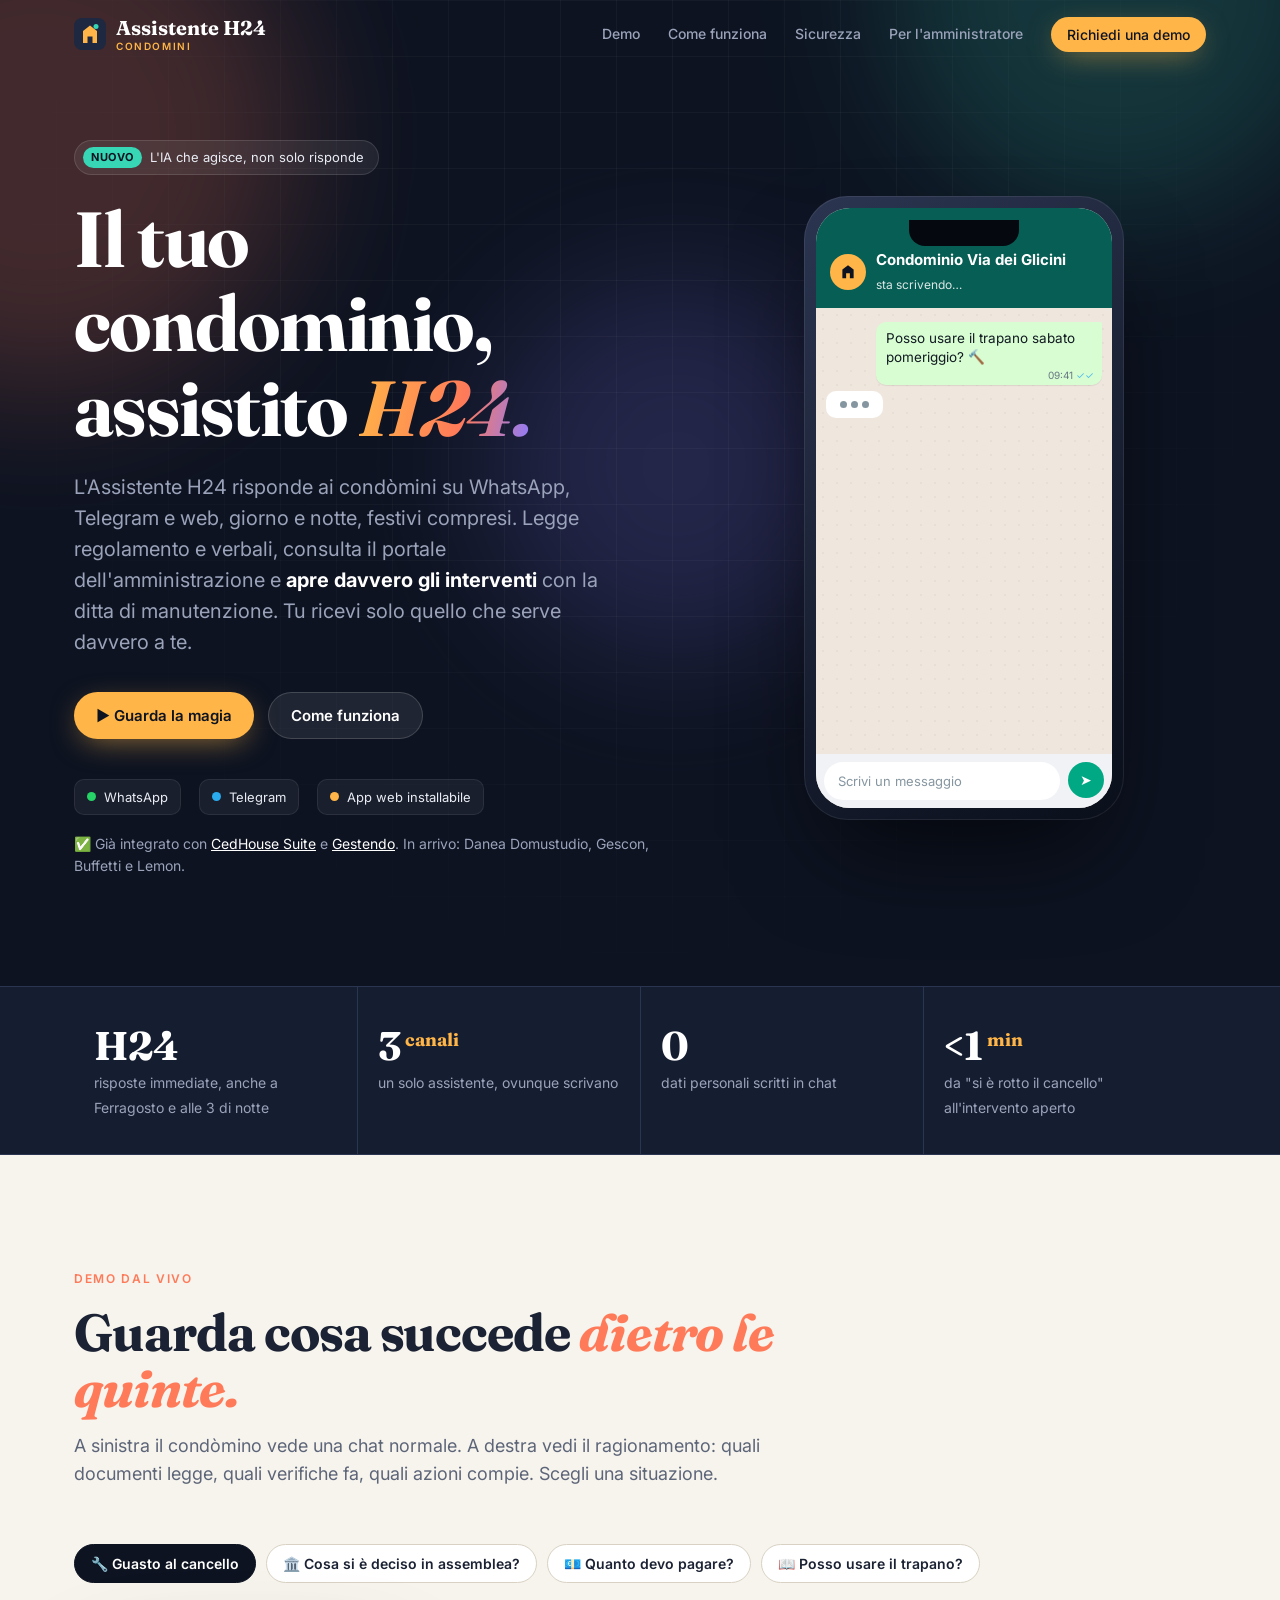
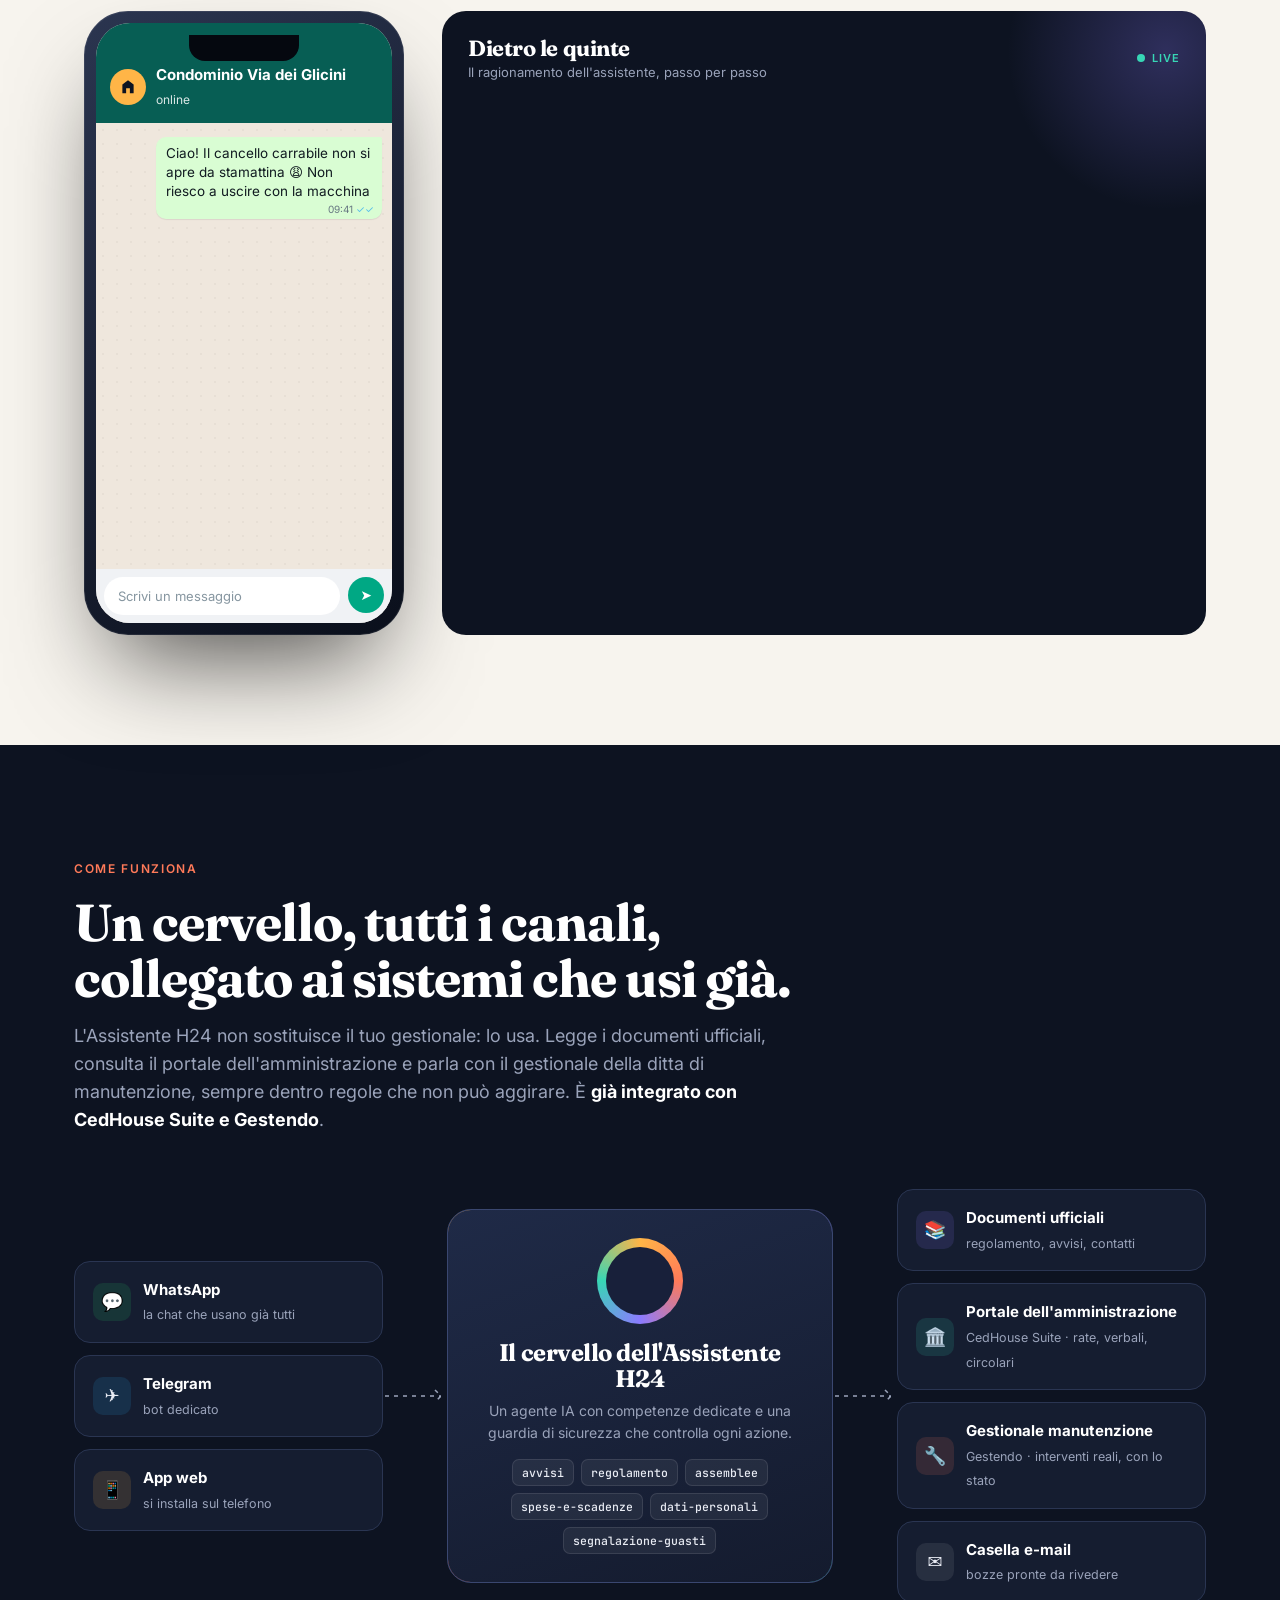
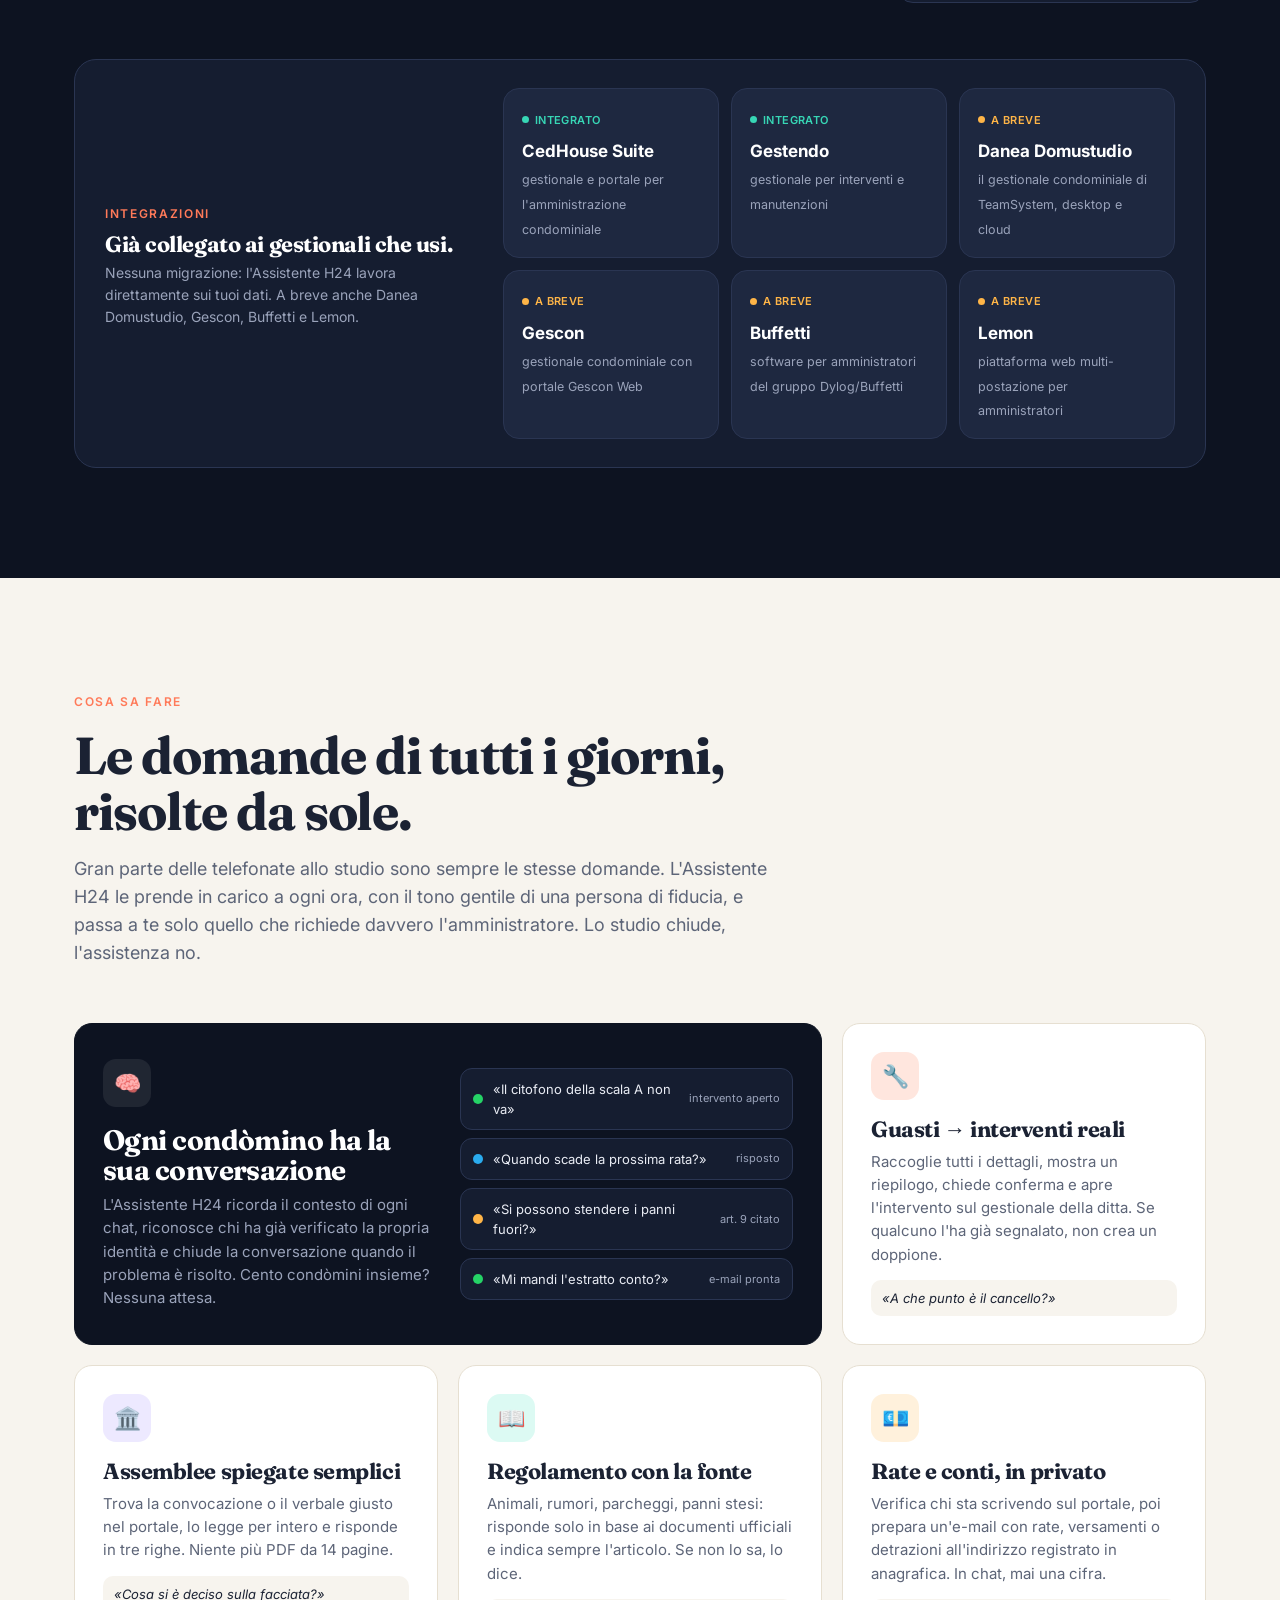
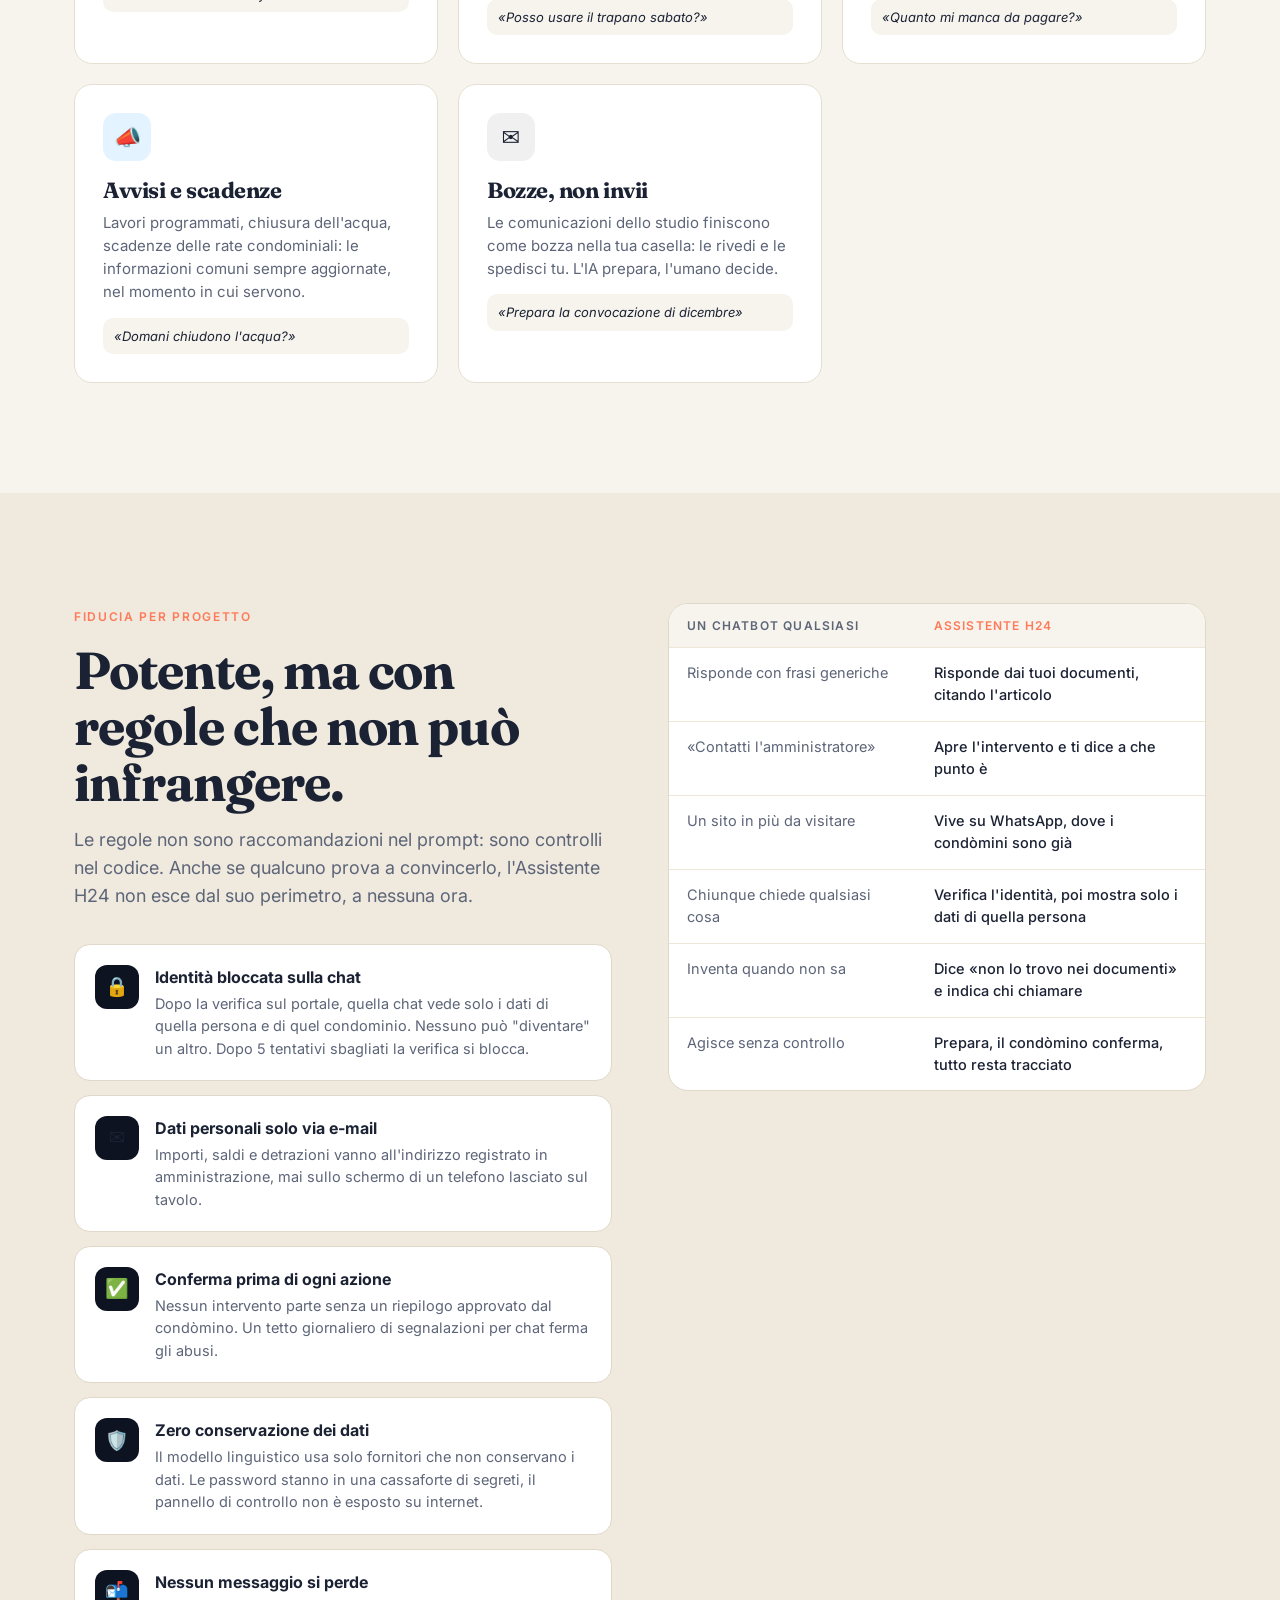
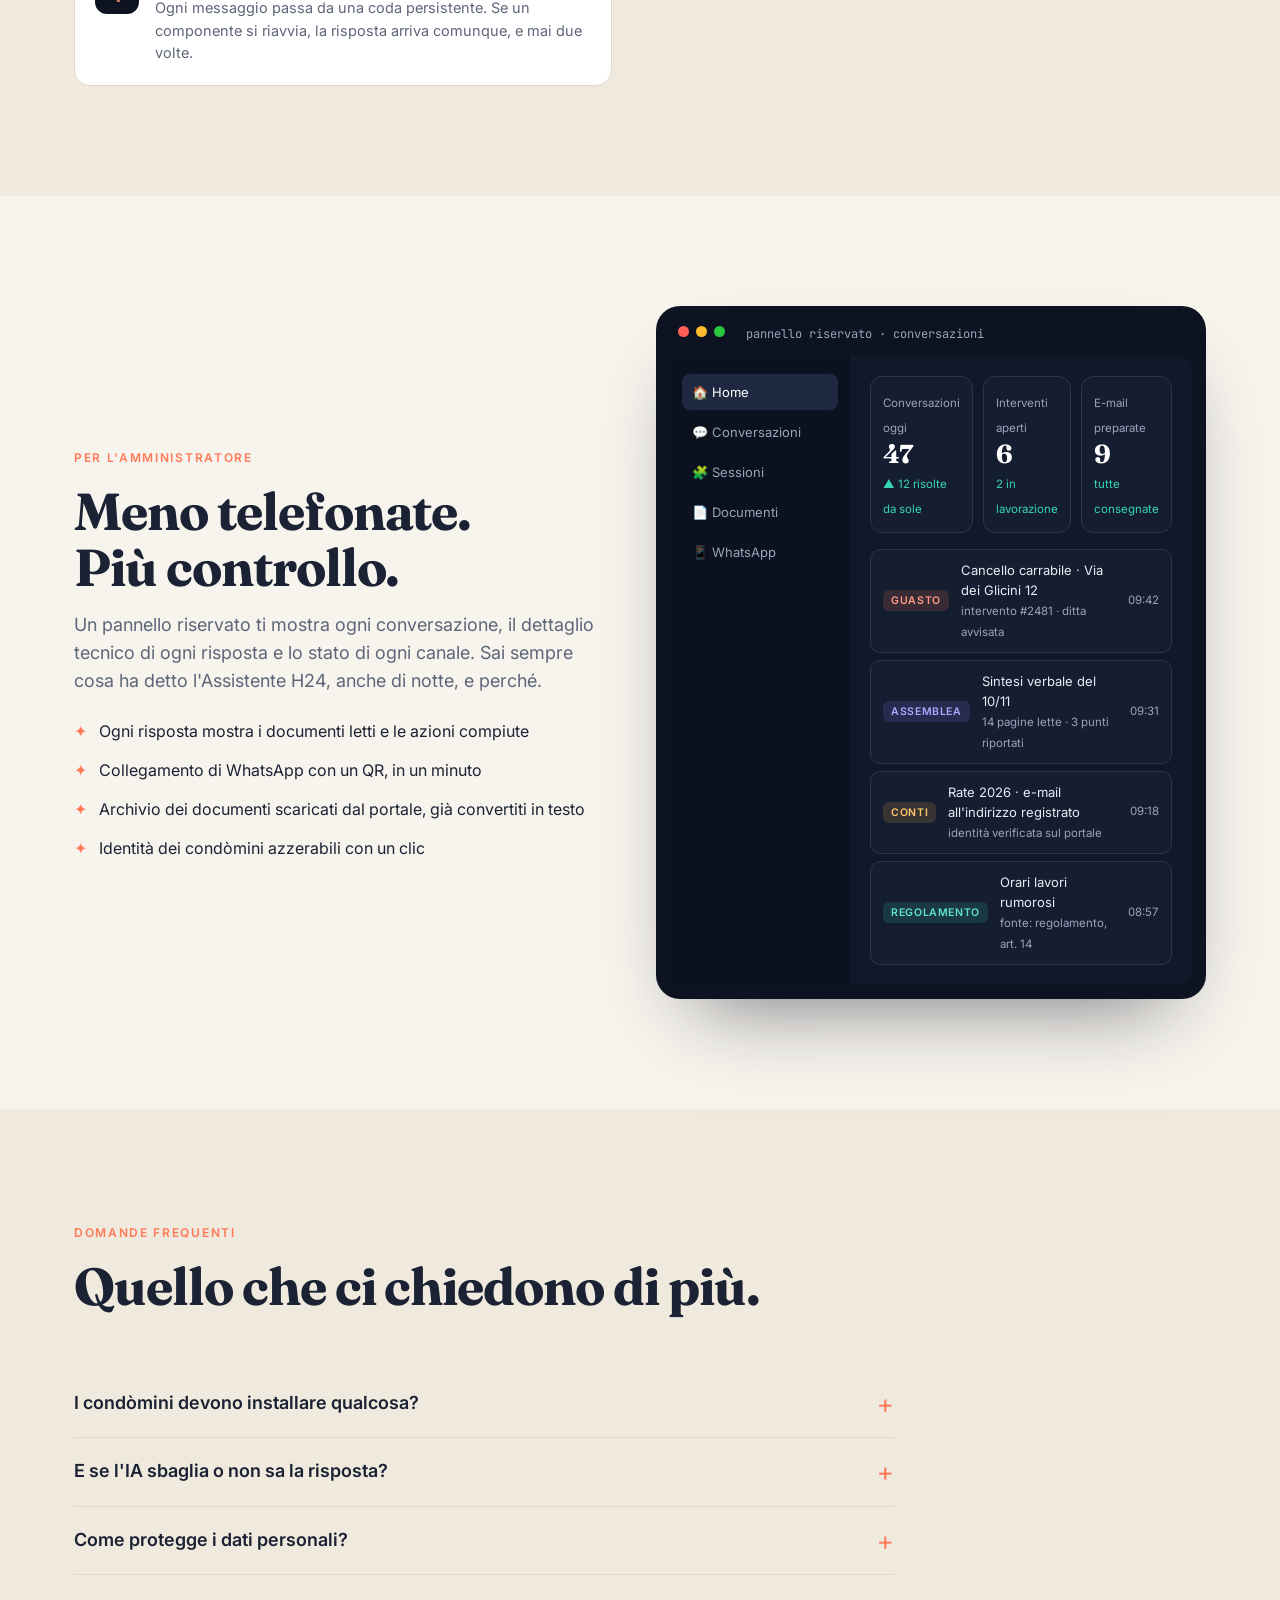
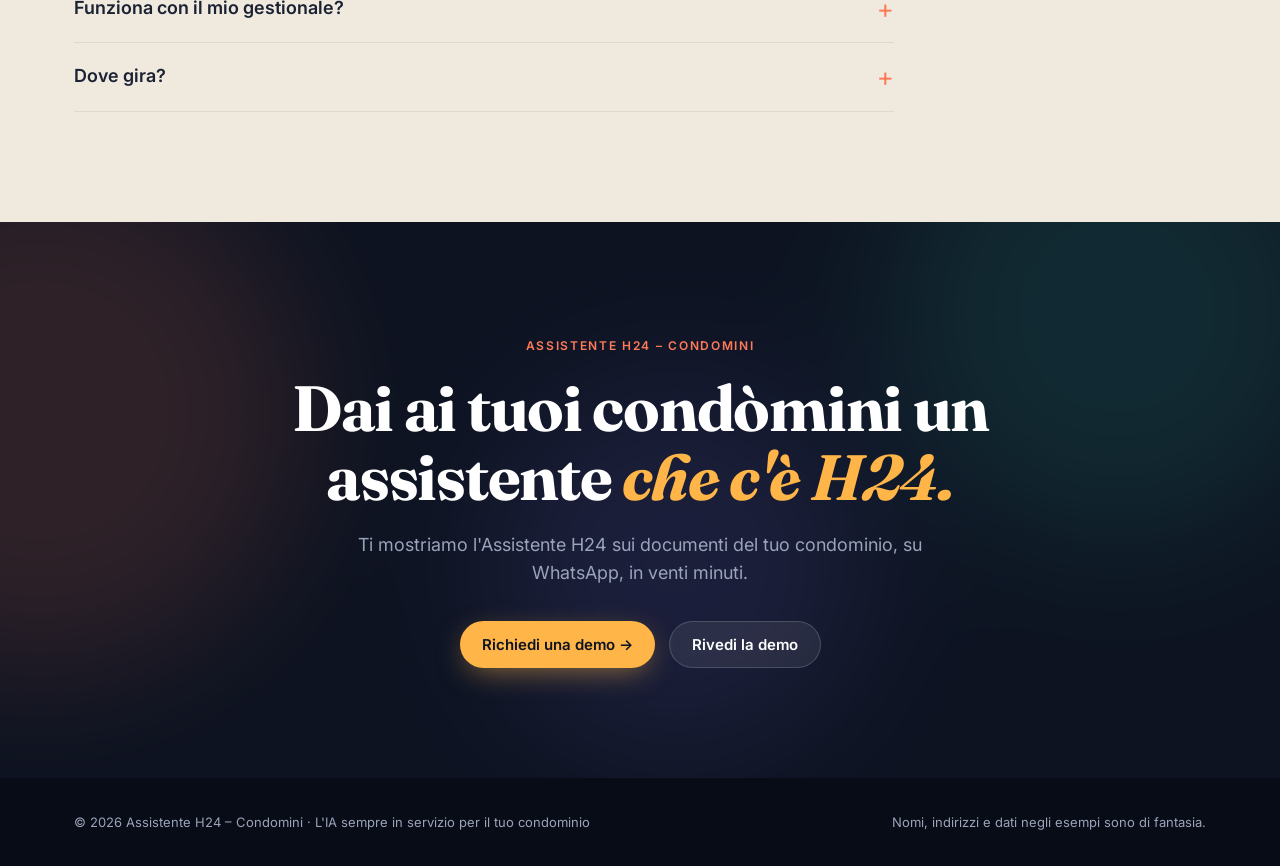
==== commit 4adb439e: "Rebranding in "Assistente H24 – Condomini" e deploy su Netlify Nuovo nome, logo e narrativa centrata" ====
--- a/index.html
+++ b/index.html
@@ -3,10 +3,10 @@
 <head>
 <meta charset="utf-8">
 <meta name="viewport" content="width=device-width, initial-scale=1">
-<title>Portinaio — l'IA che lavora nel tuo condominio</title>
-<meta name="description" content="Portinaio è l'assistente IA che risponde ai condòmini su WhatsApp, Telegram e web, 24 ore su 24: legge i documenti, consulta il portale dell'amministrazione e apre davvero gli interventi di manutenzione.">
-<meta property="og:title" content="Portinaio — l'IA che lavora nel tuo condominio">
-<meta property="og:description" content="Non un chatbot: un collega. Risponde, verifica, agisce. Su WhatsApp, Telegram e web.">
+<title>Assistente H24 – Condomini · l'IA che non stacca mai</title>
+<meta name="description" content="Assistente H24 – Condomini è l'assistente IA che risponde ai condòmini su WhatsApp, Telegram e web, 24 ore su 24, 7 giorni su 7: legge i documenti, consulta il portale dell'amministrazione e apre davvero gli interventi di manutenzione.">
+<meta property="og:title" content="Assistente H24 – Condomini · l'IA che non stacca mai">
+<meta property="og:description" content="Non un chatbot: un collega sempre in servizio. Risponde, verifica, agisce, H24. Su WhatsApp, Telegram e web.">
 <meta name="theme-color" content="#0d1321">
 <link rel="icon" href="data:image/svg+xml,%3Csvg xmlns='http://www.w3.org/2000/svg' viewBox='0 0 64 64'%3E%3Crect width='64' height='64' rx='16' fill='%230d1321'/%3E%3Cpath d='M18 50V26l14-11 14 11v24H37V37H27v13z' fill='%23ffb547'/%3E%3Ccircle cx='44' cy='17' r='5' fill='%2337d6b5'/%3E%3C/svg%3E">
 <link rel="preconnect" href="https://fonts.googleapis.com">
@@ -36,7 +36,10 @@
 nav.scrolled{background:rgba(13,19,33,.82);backdrop-filter:blur(14px);border-bottom:1px solid rgba(255,255,255,.06)}
 nav .wrap{display:flex;align-items:center;justify-content:space-between;height:68px}
 .logo{display:flex;align-items:center;gap:10px;color:#fff;text-decoration:none;font:700 20px Fraunces,serif}
-.logo svg{width:32px;height:32px}
+.logo svg{width:32px;height:32px;flex:none}
+.logo span{display:flex;flex-direction:column;line-height:1.05}
+.logo small{font:600 10px/1 Inter;letter-spacing:.16em;text-transform:uppercase;color:var(--amber);margin-top:3px}
+@media (max-width:420px){.logo{font-size:17px}.navlinks .btn{padding:8px 12px;font-size:13px}}
 .navlinks{display:flex;gap:28px;align-items:center}
 .navlinks a{color:var(--on-ink-muted);text-decoration:none;font-size:14px;font-weight:500}
 .navlinks a:hover{color:#fff}
@@ -292,9 +295,9 @@
 
 <nav id="nav">
   <div class="wrap">
-    <a href="#" class="logo" aria-label="Portinaio">
+    <a href="#" class="logo" aria-label="Assistente H24 – Condomini">
       <svg viewBox="0 0 64 64" aria-hidden="true"><rect width="64" height="64" rx="16" fill="#1e2840"/><path d="M18 50V26l14-11 14 11v24H37V37H27v13z" fill="#ffb547"/><circle cx="44" cy="17" r="5" fill="#37d6b5"/></svg>
-      Portinaio
+      <span>Assistente H24<small>Condomini</small></span>
     </a>
     <div class="navlinks">
       <a href="#demo">Demo</a>
@@ -312,8 +315,8 @@
   <div class="wrap">
     <div>
       <span class="pill"><b>NUOVO</b> L'IA che agisce, non solo risponde</span>
-      <h1>Il portinaio che <em>non dorme mai.</em></h1>
-      <p class="lead">Portinaio risponde ai condòmini su WhatsApp, Telegram e web, a qualsiasi ora. Legge regolamento e verbali, consulta il portale dell'amministrazione e <strong style="color:#fff">apre davvero gli interventi</strong> con la ditta di manutenzione. Tu ricevi solo quello che serve davvero a te.</p>
+      <h1>Il tuo condominio, assistito <em>H24.</em></h1>
+      <p class="lead">L'Assistente H24 risponde ai condòmini su WhatsApp, Telegram e web, giorno e notte, festivi compresi. Legge regolamento e verbali, consulta il portale dell'amministrazione e <strong style="color:#fff">apre davvero gli interventi</strong> con la ditta di manutenzione. Tu ricevi solo quello che serve davvero a te.</p>
       <div class="ctas">
         <a href="#demo" class="btn btn-primary">▶ Guarda la magia</a>
         <a href="#come-funziona" class="btn btn-ghost">Come funziona</a>
@@ -346,7 +349,7 @@
 
 <div class="stats">
   <div class="wrap">
-    <div class="stat"><b>24/7</b><span>risposte immediate, anche a Ferragosto</span></div>
+    <div class="stat"><b>H24</b><span>risposte immediate, anche a Ferragosto e alle 3 di notte</span></div>
     <div class="stat"><b>3<sup> canali</sup></b><span>un solo assistente, ovunque scrivano</span></div>
     <div class="stat"><b>0</b><span>dati personali scritti in chat</span></div>
     <div class="stat"><b>&lt;1<sup> min</sup></b><span>da "si è rotto il cancello" all'intervento aperto</span></div>
@@ -391,7 +394,7 @@
     <div class="sec-head reveal">
       <span class="eyebrow">Come funziona</span>
       <h2>Un cervello, tutti i canali, collegato ai sistemi che usi già.</h2>
-      <p>Portinaio non sostituisce il tuo gestionale: lo usa. Legge i documenti ufficiali, consulta il portale dell'amministrazione e parla con il gestionale della ditta di manutenzione, sempre dentro regole che non può aggirare. È <strong style="color:#fff">già integrato con CedHouse Suite e Gestendo</strong>.</p>
+      <p>L'Assistente H24 non sostituisce il tuo gestionale: lo usa. Legge i documenti ufficiali, consulta il portale dell'amministrazione e parla con il gestionale della ditta di manutenzione, sempre dentro regole che non può aggirare. È <strong style="color:#fff">già integrato con CedHouse Suite e Gestendo</strong>.</p>
     </div>
     <div class="flow reveal">
       <div class="col">
@@ -402,7 +405,7 @@
       <div class="arrow" aria-hidden="true"><svg viewBox="0 0 64 24"><path d="M2 12h56m-6-6 6 6-6 6"/></svg></div>
       <div class="brain">
         <div class="orb" aria-hidden="true"></div>
-        <h3>Il cervello di Portinaio</h3>
+        <h3>Il cervello dell'Assistente H24</h3>
         <p>Un agente IA con competenze dedicate e una guardia di sicurezza che controlla ogni azione.</p>
         <div class="chips">
           <span>avvisi</span><span>regolamento</span><span>assemblee</span><span>spese-e-scadenze</span><span>dati-personali</span><span>segnalazione-guasti</span>
@@ -420,7 +423,7 @@
       <div>
         <span class="eyebrow">Integrazioni</span>
         <h3>Già collegato ai gestionali che usi.</h3>
-        <p>Nessuna migrazione: Portinaio lavora direttamente sui tuoi dati. A breve anche Danea Domustudio, Gescon, Buffetti e Lemon.</p>
+        <p>Nessuna migrazione: l'Assistente H24 lavora direttamente sui tuoi dati. A breve anche Danea Domustudio, Gescon, Buffetti e Lemon.</p>
       </div>
       <div class="integr-list">
         <a class="partner" href="https://www.cedhousesuite.com/" target="_blank" rel="noopener"><span class="st">Integrato</span><b>CedHouse Suite</b><small>gestionale e portale per l'amministrazione condominiale</small></a>
@@ -439,14 +442,14 @@
     <div class="sec-head reveal">
       <span class="eyebrow">Cosa sa fare</span>
       <h2>Le domande di tutti i giorni, risolte da sole.</h2>
-      <p>Gran parte delle telefonate allo studio sono sempre le stesse domande. Portinaio le prende in carico con il tono gentile di una persona di fiducia e passa a te solo quello che richiede davvero l'amministratore.</p>
+      <p>Gran parte delle telefonate allo studio sono sempre le stesse domande. L'Assistente H24 le prende in carico a ogni ora, con il tono gentile di una persona di fiducia, e passa a te solo quello che richiede davvero l'amministratore. Lo studio chiude, l'assistenza no.</p>
     </div>
     <div class="feat-grid">
       <div class="feat big reveal">
         <div>
           <div class="ic" style="background:#ffffff14">🧠</div>
           <h3>Ogni condòmino ha la sua conversazione</h3>
-          <p>Portinaio ricorda il contesto di ogni chat, riconosce chi ha già verificato la propria identità e chiude la conversazione quando il problema è risolto. Cento condòmini insieme? Nessuna attesa.</p>
+          <p>L'Assistente H24 ricorda il contesto di ogni chat, riconosce chi ha già verificato la propria identità e chiude la conversazione quando il problema è risolto. Cento condòmini insieme? Nessuna attesa.</p>
         </div>
         <div class="mini-chats">
           <div class="mini"><i style="background:#25d366"></i><span>«Il citofono della scala A non va»</span><small>intervento aperto</small></div>
@@ -501,7 +504,7 @@
       <div class="sec-head reveal" style="margin-bottom:34px">
         <span class="eyebrow">Fiducia per progetto</span>
         <h2>Potente, ma con regole che non può infrangere.</h2>
-        <p>Le regole non sono raccomandazioni nel prompt: sono controlli nel codice. Anche se qualcuno prova a convincerlo, Portinaio non esce dal suo perimetro.</p>
+        <p>Le regole non sono raccomandazioni nel prompt: sono controlli nel codice. Anche se qualcuno prova a convincerlo, l'Assistente H24 non esce dal suo perimetro, a nessuna ora.</p>
       </div>
       <div class="rules">
         <div class="rule reveal"><div class="ic">🔒</div><div><b>Identità bloccata sulla chat</b><p>Dopo la verifica sul portale, quella chat vede solo i dati di quella persona e di quel condominio. Nessuno può "diventare" un altro. Dopo 5 tentativi sbagliati la verifica si blocca.</p></div></div>
@@ -514,7 +517,7 @@
     <div class="reveal" style="position:sticky;top:100px">
       <div class="vs">
         <table>
-          <thead><tr><th>Un chatbot qualsiasi</th><th>Portinaio</th></tr></thead>
+          <thead><tr><th>Un chatbot qualsiasi</th><th>Assistente H24</th></tr></thead>
           <tbody>
             <tr><td>Risponde con frasi generiche</td><td>Risponde dai tuoi documenti, citando l'articolo</td></tr>
             <tr><td>«Contatti l'amministratore»</td><td>Apre l'intervento e ti dice a che punto è</td></tr>
@@ -534,7 +537,7 @@
     <div class="admin-copy reveal">
       <span class="eyebrow">Per l'amministratore</span>
       <h2 style="font-size:clamp(32px,4.4vw,52px);margin:14px 0 16px">Meno telefonate.<br>Più controllo.</h2>
-      <p style="font-size:18px;color:var(--muted)">Un pannello riservato ti mostra ogni conversazione, il dettaglio tecnico di ogni risposta e lo stato di ogni canale. Sai sempre cosa ha detto Portinaio, e perché.</p>
+      <p style="font-size:18px;color:var(--muted)">Un pannello riservato ti mostra ogni conversazione, il dettaglio tecnico di ogni risposta e lo stato di ogni canale. Sai sempre cosa ha detto l'Assistente H24, anche di notte, e perché.</p>
       <ul>
         <li>Ogni risposta mostra i documenti letti e le azioni compiute</li>
         <li>Collegamento di WhatsApp con un QR, in un minuto</li>
@@ -571,9 +574,9 @@
     <div class="sec-head reveal"><span class="eyebrow">Domande frequenti</span><h2>Quello che ci chiedono di più.</h2></div>
     <div class="faq">
       <details class="reveal"><summary>I condòmini devono installare qualcosa?</summary><p>No. Scrivono su WhatsApp o Telegram come farebbero con un vicino. Chi preferisce può usare l'app web, che si installa sul telefono con un tocco e si apre con un codice del condominio.</p></details>
-      <details class="reveal"><summary>E se l'IA sbaglia o non sa la risposta?</summary><p>Portinaio risponde solo dai documenti ufficiali e dal portale, e cita la fonte. Quando l'informazione non c'è lo dice chiaramente e indica i recapiti dello studio. Le azioni (interventi, e-mail) partono solo dopo un riepilogo confermato, e le comunicazioni dello studio restano bozze finché non le invii tu.</p></details>
+      <details class="reveal"><summary>E se l'IA sbaglia o non sa la risposta?</summary><p>L'Assistente H24 risponde solo dai documenti ufficiali e dal portale, e cita la fonte. Quando l'informazione non c'è lo dice chiaramente e indica i recapiti dello studio. Le azioni (interventi, e-mail) partono solo dopo un riepilogo confermato, e le comunicazioni dello studio restano bozze finché non le invii tu.</p></details>
       <details class="reveal"><summary>Come protegge i dati personali?</summary><p>L'identità viene verificata sul portale dell'amministrazione e resta bloccata su quella chat. I dati economici non compaiono mai in chat: arrivano per e-mail all'indirizzo registrato in anagrafica. Il modello IA usa solo fornitori a conservazione zero, e i segreti sono custoditi in una cassaforte dedicata.</p></details>
-      <details class="reveal"><summary>Funziona con il mio gestionale?</summary><p>Portinaio è già integrato con <a href="https://www.cedhousesuite.com/" target="_blank" rel="noopener">CedHouse Suite</a> per l'amministrazione condominiale e con <a href="https://www.gestendo.it/" target="_blank" rel="noopener">Gestendo</a> per gli interventi di manutenzione. Saranno integrati a breve anche i gestionali condominiali più diffusi: Danea Domustudio, Gescon, Buffetti e Lemon. Se usi un gestionale diverso, scrivici e lo mettiamo in lista.</p></details>
+      <details class="reveal"><summary>Funziona con il mio gestionale?</summary><p>L'Assistente H24 è già integrato con <a href="https://www.cedhousesuite.com/" target="_blank" rel="noopener">CedHouse Suite</a> per l'amministrazione condominiale e con <a href="https://www.gestendo.it/" target="_blank" rel="noopener">Gestendo</a> per gli interventi di manutenzione. Saranno integrati a breve anche i gestionali condominiali più diffusi: Danea Domustudio, Gescon, Buffetti e Lemon. Se usi un gestionale diverso, scrivici e lo mettiamo in lista.</p></details>
       <details class="reveal"><summary>Dove gira?</summary><p>Su un server dello studio o in cloud, in container indipendenti: se un canale si ferma gli altri continuano a funzionare, e nessun messaggio va perso.</p></details>
     </div>
   </div>
@@ -582,9 +585,9 @@
 <section class="cta" id="contatti">
   <div class="aurora" aria-hidden="true" style="opacity:.35"><span></span><span></span><span></span></div>
   <div class="wrap" style="position:relative">
-    <span class="eyebrow">Portinaio</span>
-    <h2 style="margin-top:16px">Dai ai tuoi condòmini un assistente <em>che c'è sempre.</em></h2>
-    <p>Ti mostriamo Portinaio sui documenti del tuo condominio, su WhatsApp, in venti minuti.</p>
+    <span class="eyebrow">Assistente H24 – Condomini</span>
+    <h2 style="margin-top:16px">Dai ai tuoi condòmini un assistente <em>che c'è H24.</em></h2>
+    <p>Ti mostriamo l'Assistente H24 sui documenti del tuo condominio, su WhatsApp, in venti minuti.</p>
     <div class="ctas" style="display:flex;gap:14px;justify-content:center;flex-wrap:wrap">
       <a class="btn btn-primary" href="https://github.com/mastrogiovanni" target="_blank" rel="noopener">Richiedi una demo →</a>
       <a class="btn btn-ghost" href="#demo">Rivedi la demo</a>
@@ -594,7 +597,7 @@
 
 <footer>
   <div class="wrap">
-    <span>© 2026 Portinaio · Assistente IA per condomini</span>
+    <span>© 2026 Assistente H24 – Condomini · L'IA sempre in servizio per il tuo condominio</span>
     <span>Nomi, indirizzi e dati negli esempi sono di fantasia.</span>
   </div>
 </footer>
@@ -735,7 +738,7 @@
         {b: 'Dalle 22 alle 7 va rispettato il silenzio (art. 14, comma 2). Ti consiglio prima di parlarne con gentilezza; se continua, puoi scrivere all\'amministratore: ti lascio i recapiti dello studio 📇'},
         {e: ['done', 'risposta con fonte', 'Solo dai documenti ufficiali: niente invenzioni.']},
       ],
-      result: {ic: '📖', bg: '#dcfaf3', title: 'Risposta con l\'articolo', text: 'Solo dai documenti ufficiali del condominio, con la fonte. Se un\'informazione non c\'è, Portinaio lo dice e indica chi contattare.', meta: ['regolamento.md', 'art. 14', 'contatti.md']}
+      result: {ic: '📖', bg: '#dcfaf3', title: 'Risposta con l\'articolo', text: 'Solo dai documenti ufficiali del condominio, con la fonte. Se un\'informazione non c\'è, l\'assistente lo dice e indica chi contattare.', meta: ['regolamento.md', 'art. 14', 'contatti.md']}
     }
   };
 
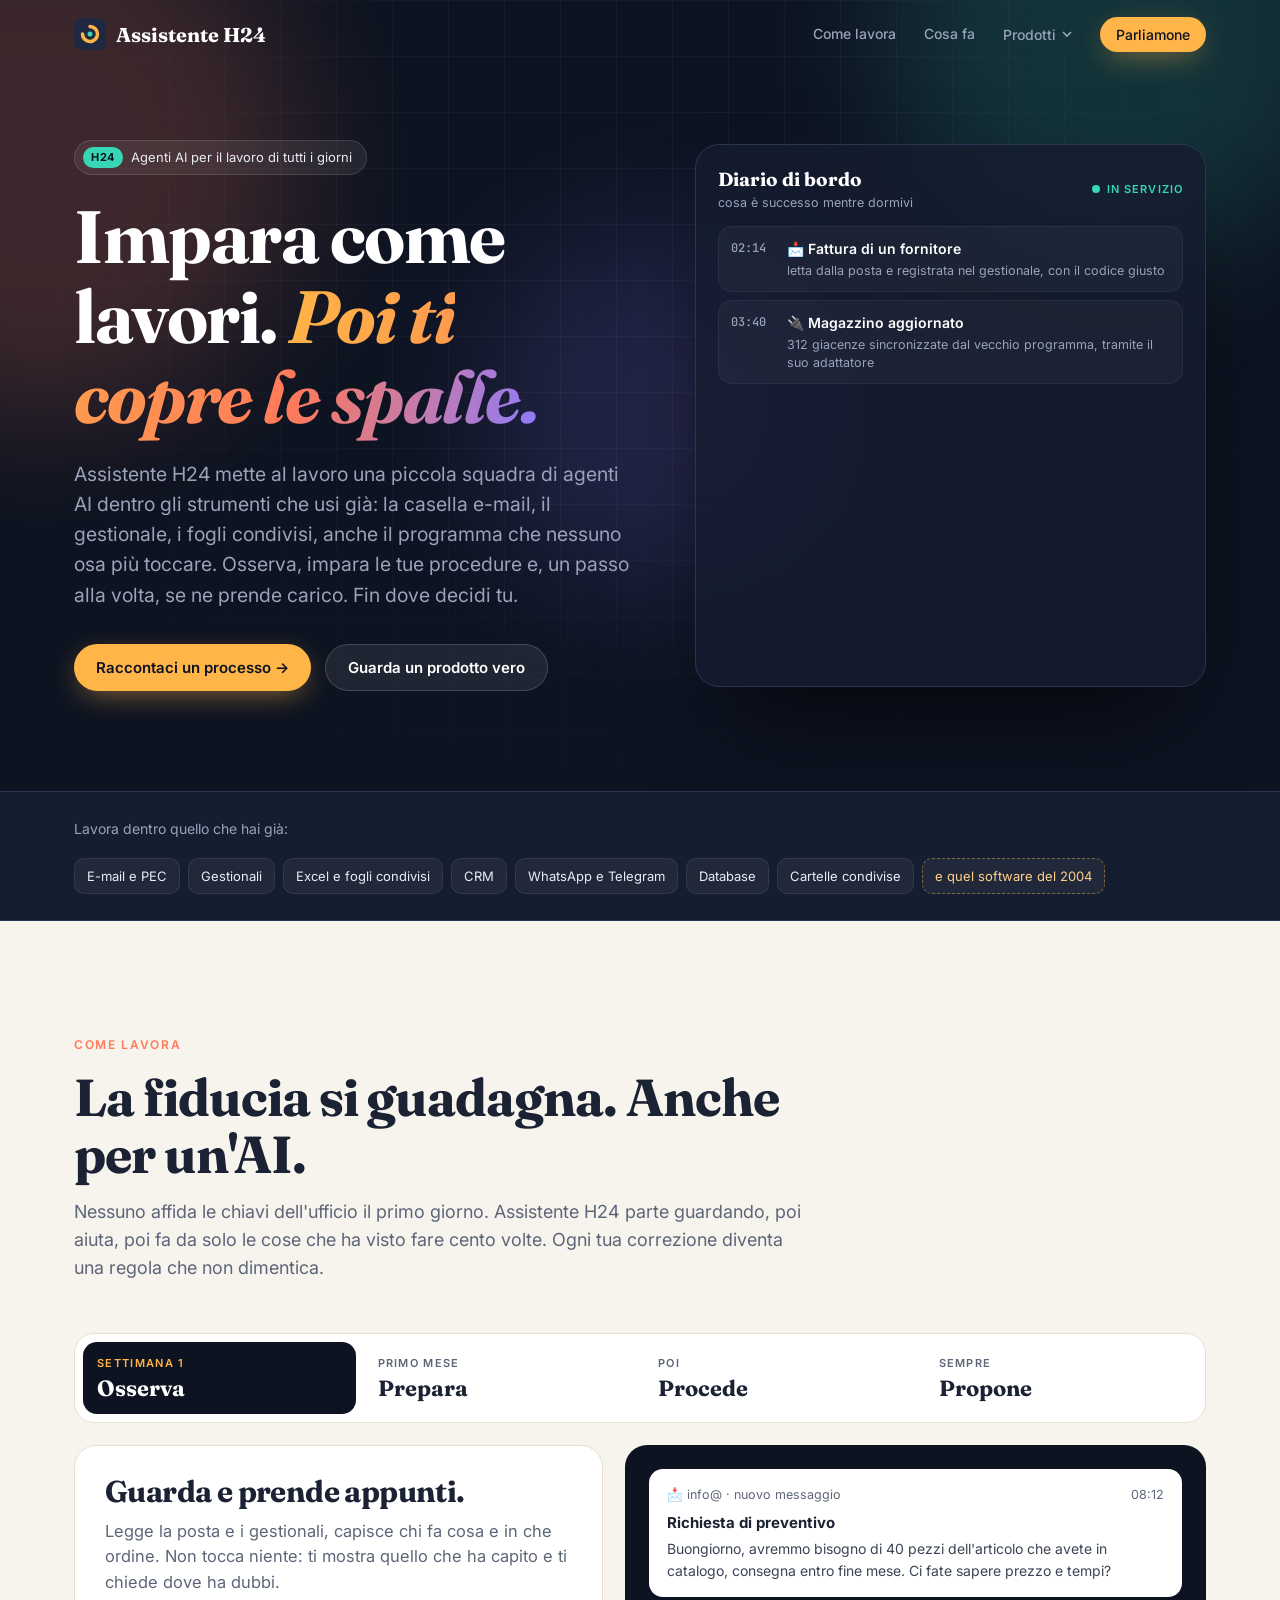
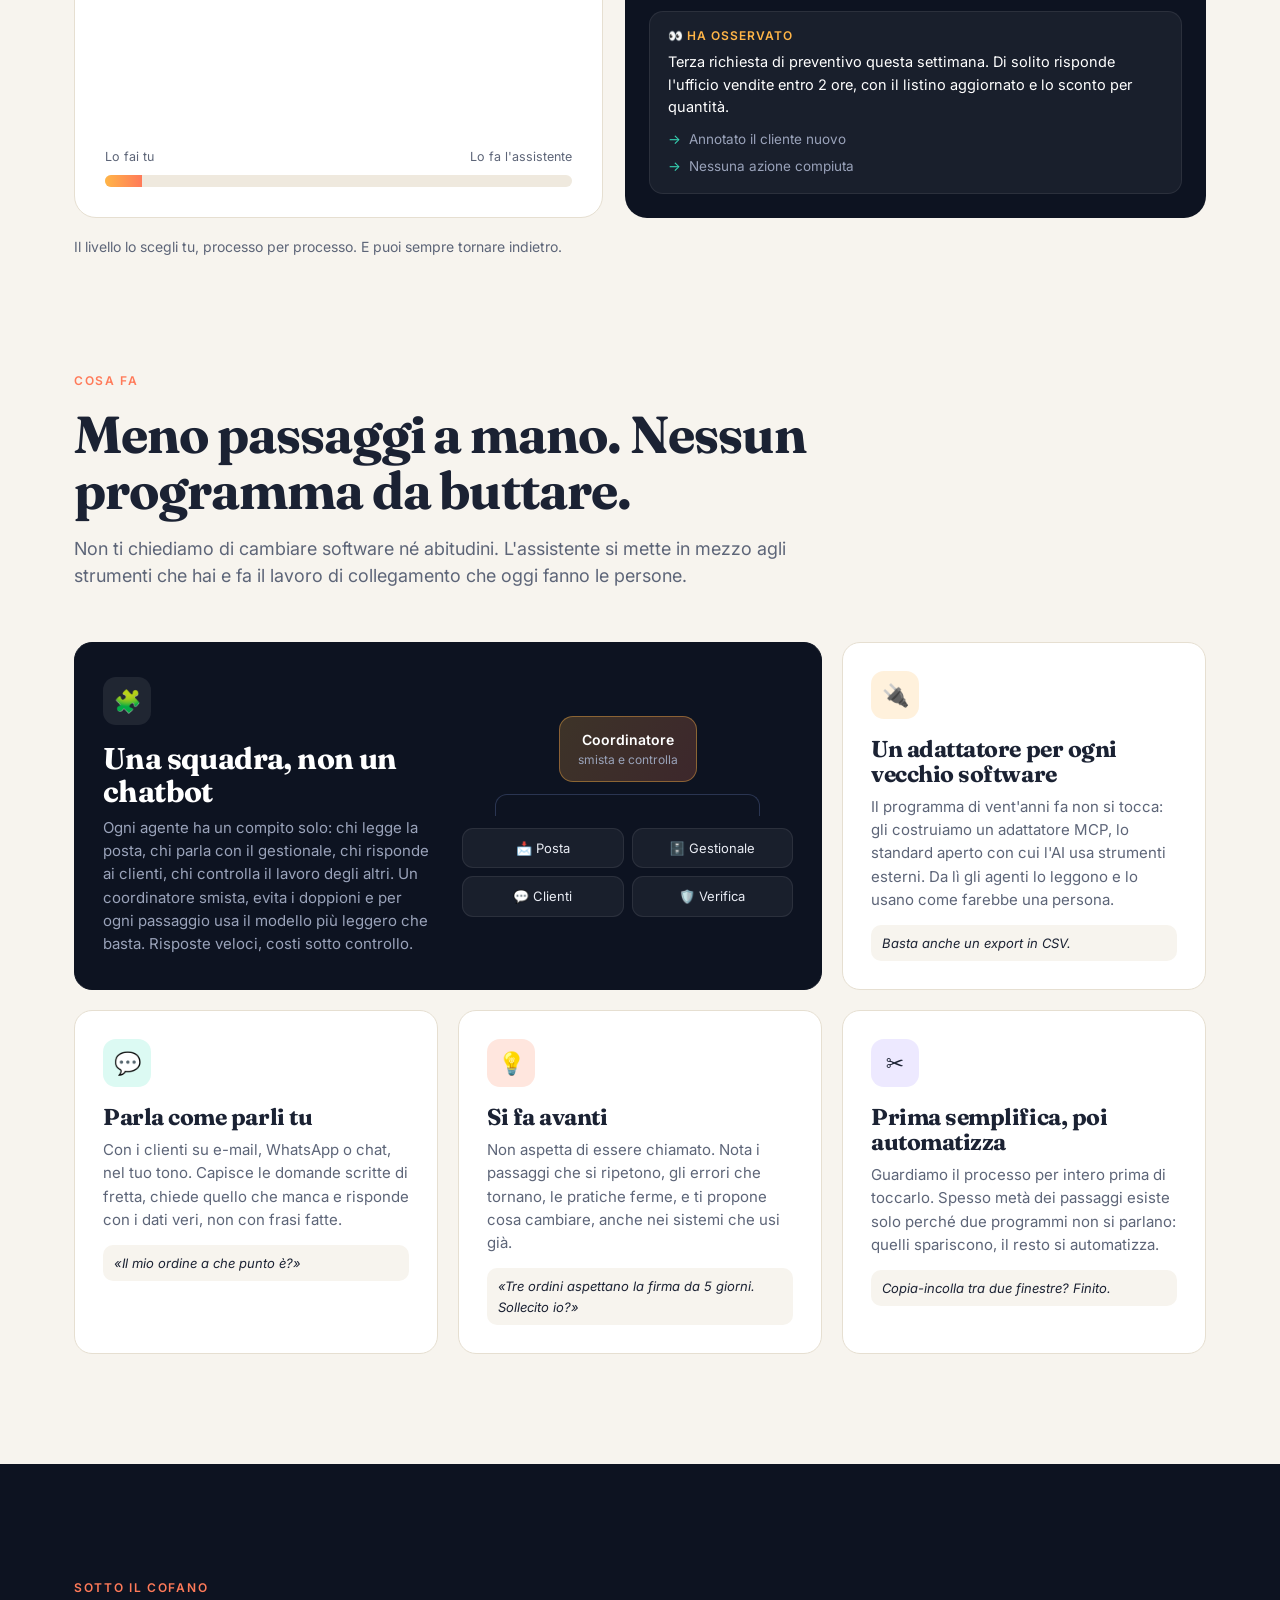
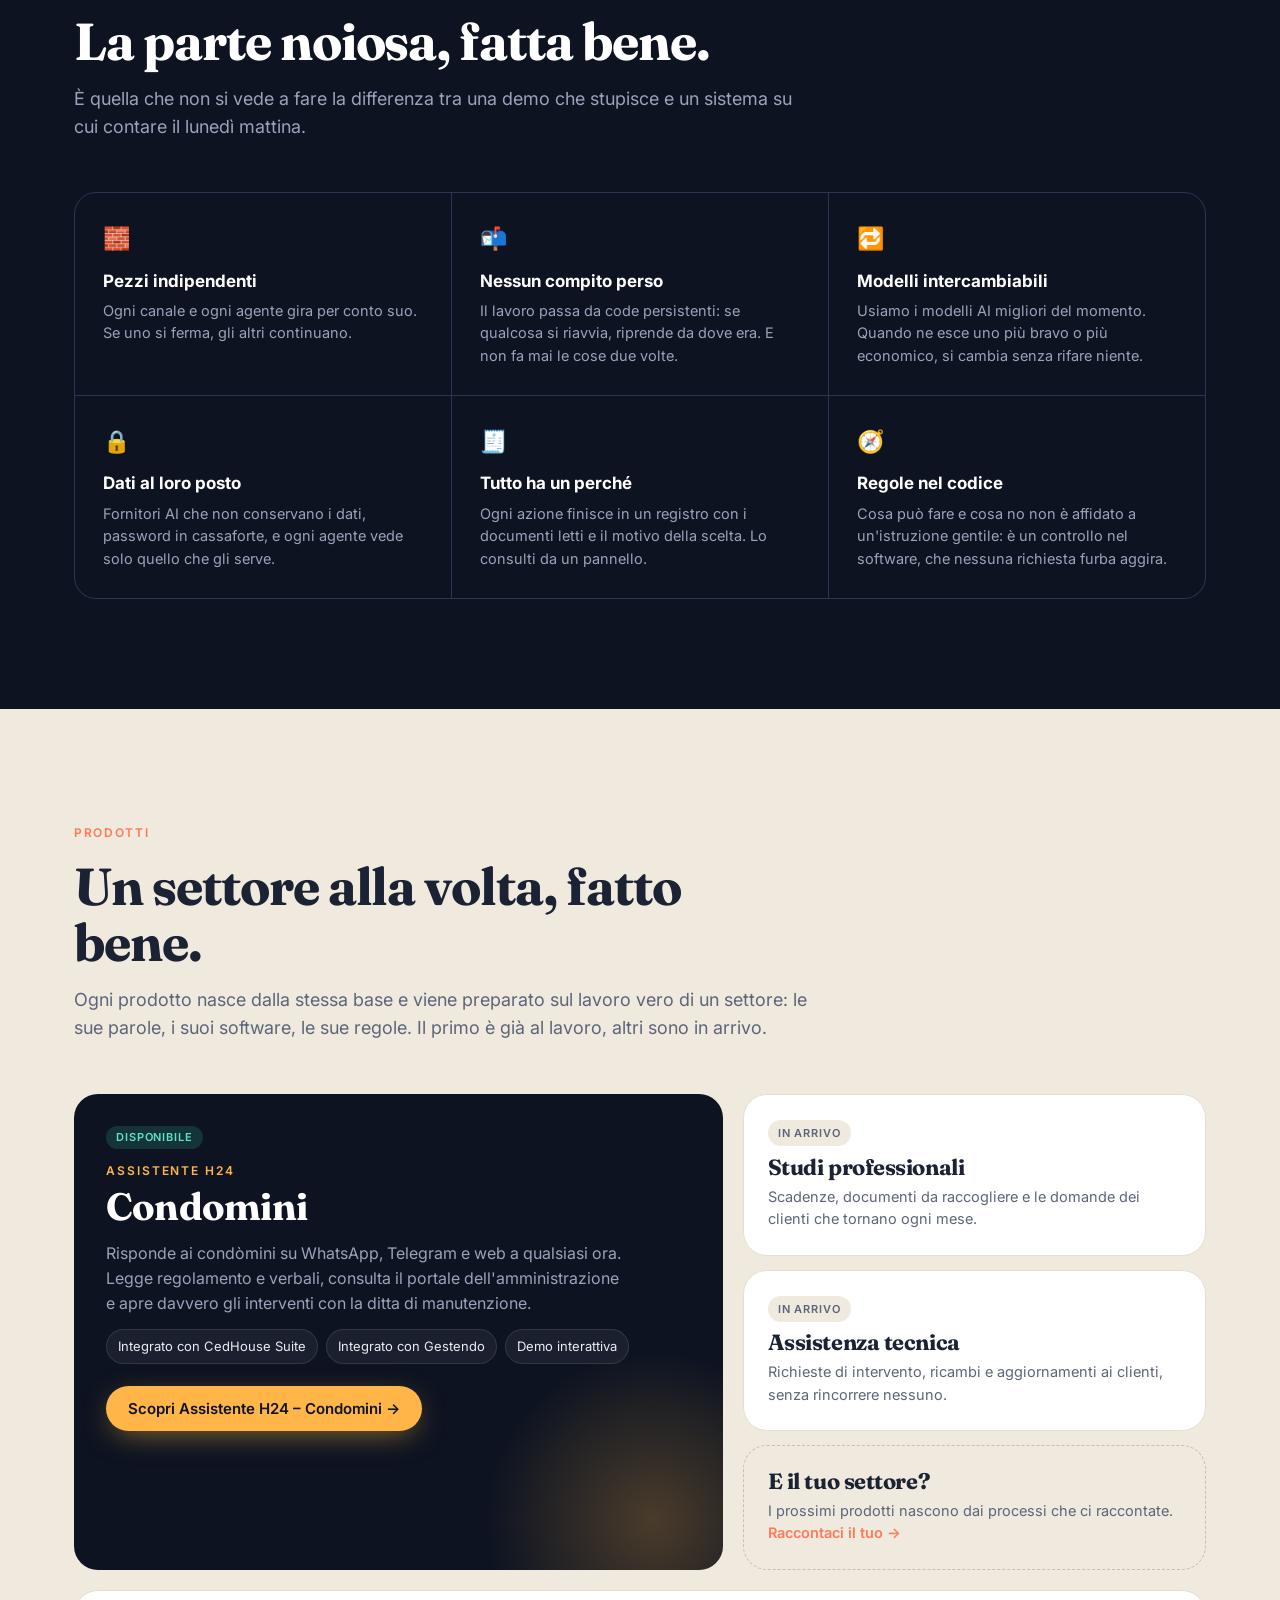
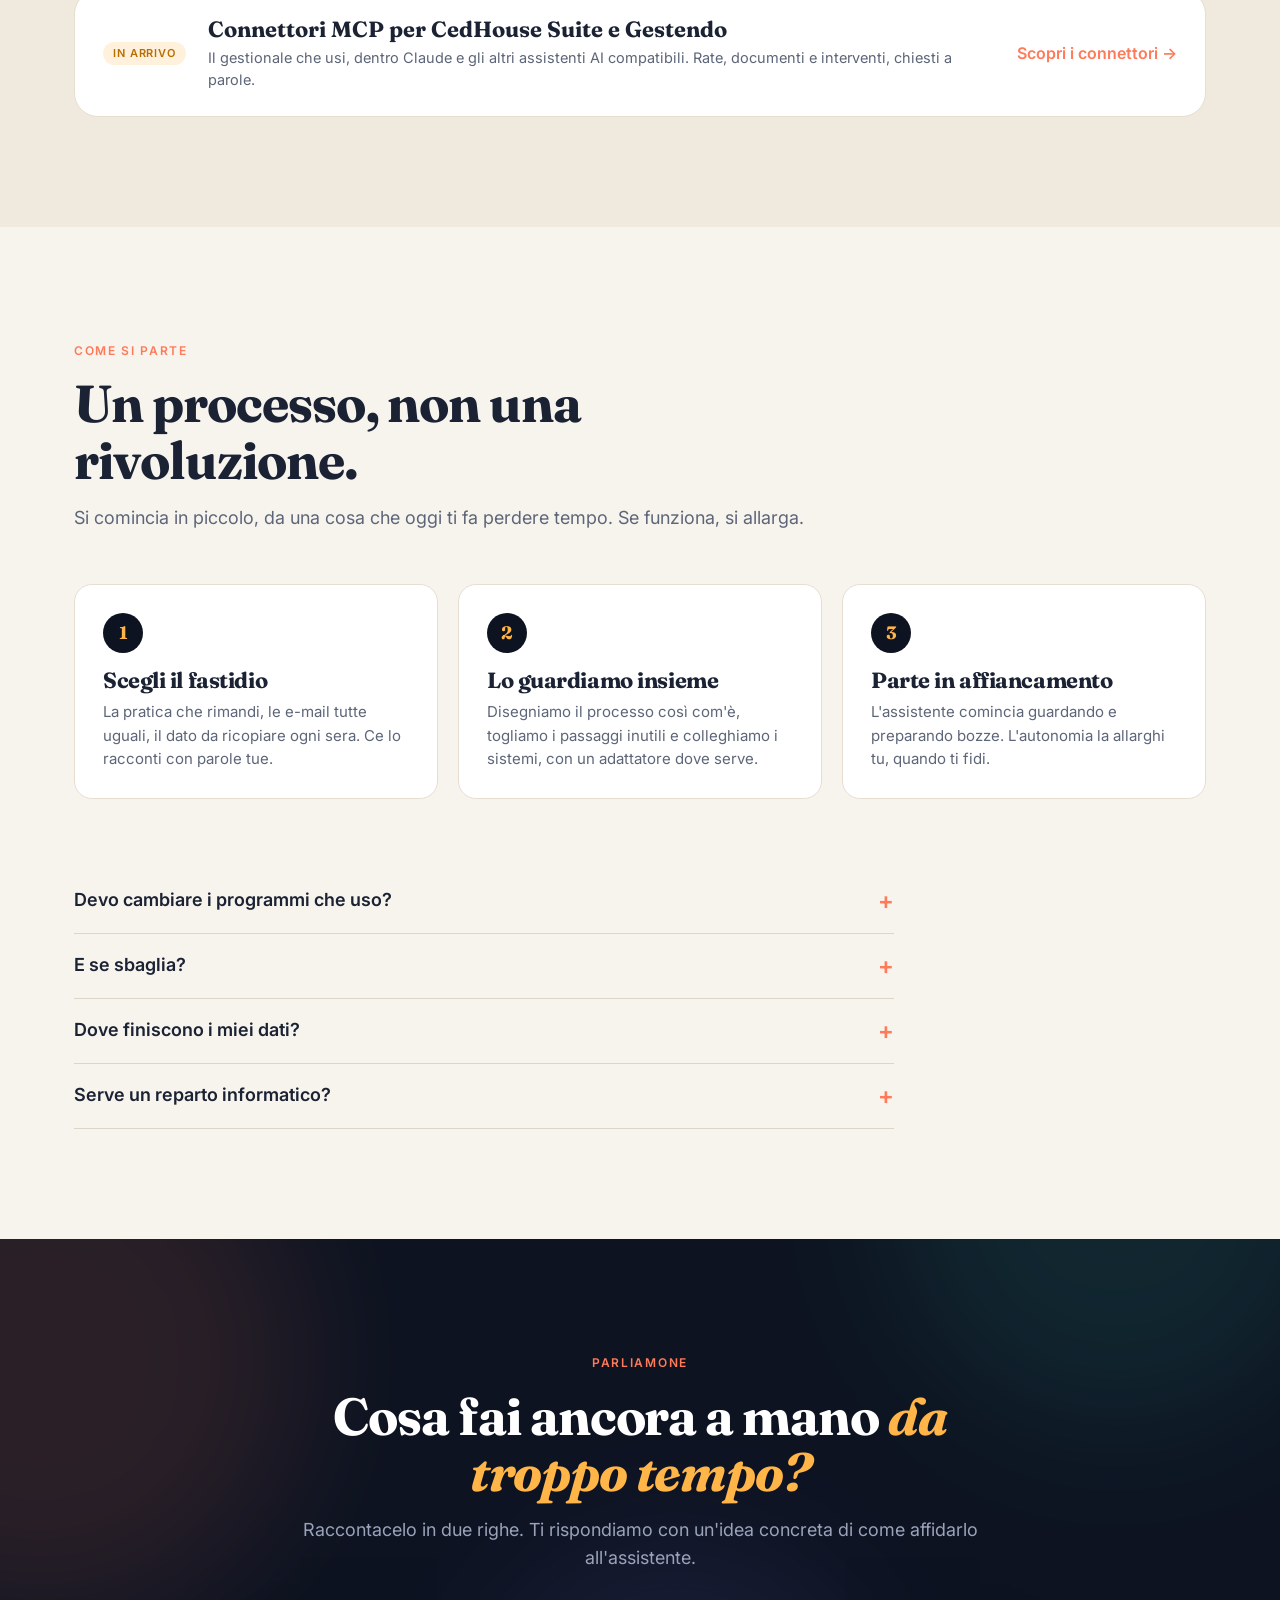
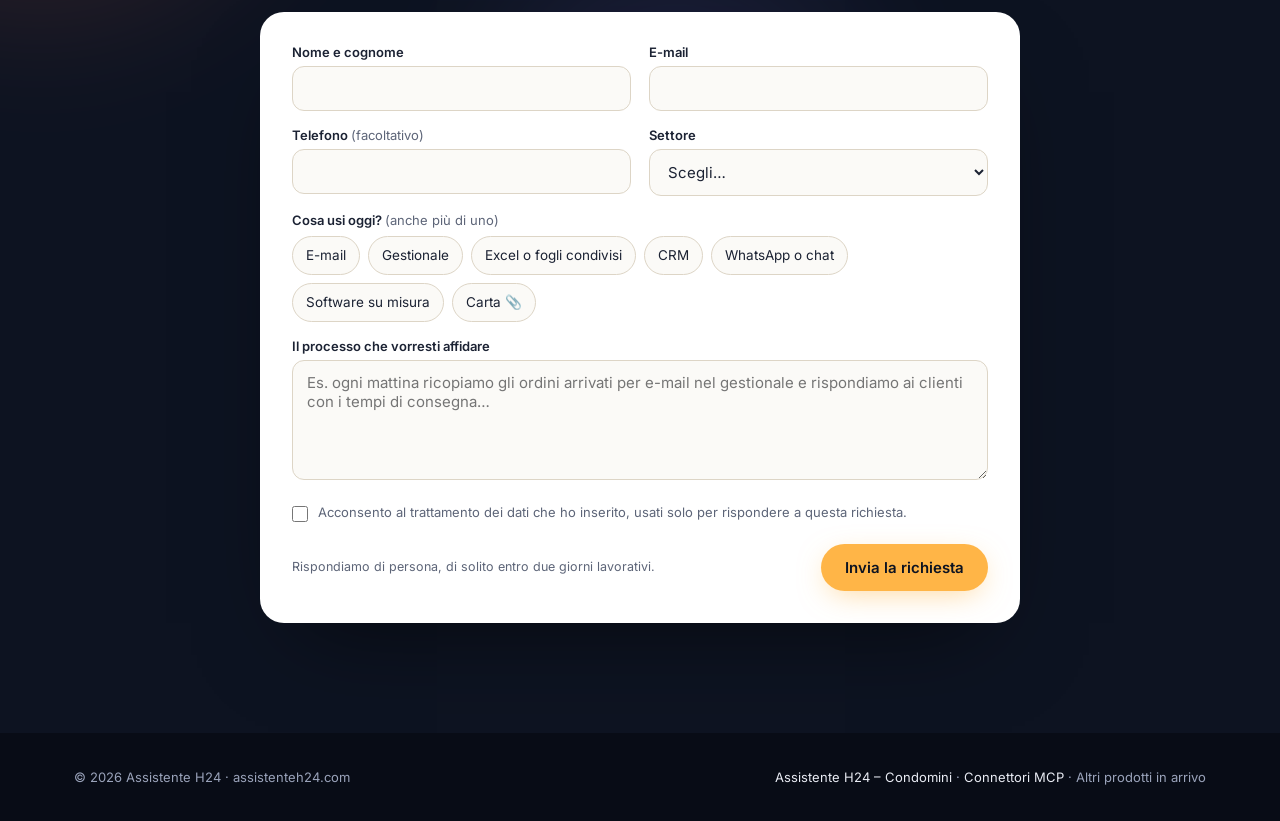
==== commit 648f67de: "Sito Assistente H24: landing di piattaforma, prodotti e connettori MCP - Nuova landing della piattaf" ====
--- a/index.html
+++ b/index.html
@@ -3,22 +3,26 @@
 <head>
 <meta charset="utf-8">
 <meta name="viewport" content="width=device-width, initial-scale=1">
-<title>Assistente H24 – Condomini · l'IA che non stacca mai</title>
-<meta name="description" content="Assistente H24 – Condomini è l'assistente IA che risponde ai condòmini su WhatsApp, Telegram e web, 24 ore su 24, 7 giorni su 7: legge i documenti, consulta il portale dell'amministrazione e apre davvero gli interventi di manutenzione.">
-<meta property="og:title" content="Assistente H24 – Condomini · l'IA che non stacca mai">
-<meta property="og:description" content="Non un chatbot: un collega sempre in servizio. Risponde, verifica, agisce, H24. Su WhatsApp, Telegram e web.">
+<script src="assets/config.js"></script>
+<title>Assistente H24 · agenti AI che imparano come lavori</title>
+<meta name="description" content="Assistente H24 mette al lavoro una squadra di agenti AI dentro gli strumenti che usi già: e-mail, gestionali, vecchi software. Impara le tue procedure, parla con i clienti, propone miglioramenti. Giorno e notte.">
+<link rel="canonical" href="https://assistenteh24.com/">
+<meta property="og:type" content="website">
+<meta property="og:url" content="https://assistenteh24.com/">
+<meta property="og:title" content="Assistente H24 · impara come lavori, poi ti copre le spalle">
+<meta property="og:description" content="Agenti AI che si collegano ai tuoi sistemi, anche quelli vecchi, imparano le procedure e propongono come lavorare meglio.">
 <meta name="theme-color" content="#0d1321">
-<link rel="icon" href="data:image/svg+xml,%3Csvg xmlns='http://www.w3.org/2000/svg' viewBox='0 0 64 64'%3E%3Crect width='64' height='64' rx='16' fill='%230d1321'/%3E%3Cpath d='M18 50V26l14-11 14 11v24H37V37H27v13z' fill='%23ffb547'/%3E%3Ccircle cx='44' cy='17' r='5' fill='%2337d6b5'/%3E%3C/svg%3E">
+<link rel="icon" href="data:image/svg+xml,%3Csvg xmlns='http://www.w3.org/2000/svg' viewBox='0 0 64 64'%3E%3Crect width='64' height='64' rx='16' fill='%230d1321'/%3E%3Ccircle cx='32' cy='32' r='15' fill='none' stroke='%23ffb547' stroke-width='7' stroke-linecap='round' stroke-dasharray='70 200' transform='rotate(-90 32 32)'/%3E%3Ccircle cx='32' cy='32' r='5' fill='%2337d6b5'/%3E%3C/svg%3E">
 <link rel="preconnect" href="https://fonts.googleapis.com">
 <link rel="preconnect" href="https://fonts.gstatic.com" crossorigin>
-<link href="https://fonts.googleapis.com/css2?family=Fraunces:opsz,wght@9..144,500;9..144,700&family=Inter:wght@400;500;600;700&family=JetBrains+Mono:wght@400;500&display=swap" rel="stylesheet">
+<link href="https://fonts.googleapis.com/css2?family=Fraunces:ital,opsz,wght@0,9..144,500;0,9..144,700;1,9..144,700&family=Inter:wght@400;500;600;700&family=JetBrains+Mono:wght@400;500&display=swap" rel="stylesheet">
+<link rel="stylesheet" href="assets/shared.css">
 <style>
 :root{
   --ink:#0d1321; --ink-2:#151d30; --ink-3:#1e2840; --line:#2a3552;
   --paper:#f7f4ee; --paper-2:#efe9de; --text:#1b2233; --muted:#5d6578;
   --on-ink:#e9ecf4; --on-ink-muted:#9aa3ba;
   --amber:#ffb547; --coral:#ff7a59; --teal:#37d6b5; --violet:#8b7bff;
-  --bubble-in:#ffffff; --bubble-out:#d9fdd3; --chat-bg:#efe7dd;
   --radius:18px; --max:1180px;
 }
 *{box-sizing:border-box;margin:0;padding:0}
@@ -33,257 +37,197 @@
 
 /* NAV */
 nav{position:fixed;inset:0 0 auto 0;z-index:50;transition:background .3s,backdrop-filter .3s}
-nav.scrolled{background:rgba(13,19,33,.82);backdrop-filter:blur(14px);border-bottom:1px solid rgba(255,255,255,.06)}
-nav .wrap{display:flex;align-items:center;justify-content:space-between;height:68px}
-.logo{display:flex;align-items:center;gap:10px;color:#fff;text-decoration:none;font:700 20px Fraunces,serif}
+nav.scrolled{background:rgba(13,19,33,.86);backdrop-filter:blur(14px);border-bottom:1px solid rgba(255,255,255,.06)}
+nav .wrap{display:flex;align-items:center;justify-content:space-between;height:68px;gap:16px}
+.logo{display:flex;align-items:center;gap:10px;color:#fff;text-decoration:none;font:700 20px Fraunces,serif;white-space:nowrap}
 .logo svg{width:32px;height:32px;flex:none}
-.logo span{display:flex;flex-direction:column;line-height:1.05}
-.logo small{font:600 10px/1 Inter;letter-spacing:.16em;text-transform:uppercase;color:var(--amber);margin-top:3px}
-@media (max-width:420px){.logo{font-size:17px}.navlinks .btn{padding:8px 12px;font-size:13px}}
 .navlinks{display:flex;gap:28px;align-items:center}
-.navlinks a{color:var(--on-ink-muted);text-decoration:none;font-size:14px;font-weight:500}
-.navlinks a:hover{color:#fff}
+.navlinks > a{color:var(--on-ink-muted);text-decoration:none;font-size:14px;font-weight:500}
+.navlinks > a:hover{color:#fff}
 .btn{display:inline-flex;align-items:center;gap:8px;border:0;cursor:pointer;border-radius:999px;font:600 15px Inter;padding:13px 22px;text-decoration:none;transition:transform .15s,box-shadow .2s,background .2s}
 .btn:hover{transform:translateY(-1px)}
 .btn-primary{background:var(--amber);color:var(--ink);box-shadow:0 8px 30px -8px rgba(255,181,71,.6)}
 .btn-ghost{background:rgba(255,255,255,.08);color:#fff;border:1px solid rgba(255,255,255,.16)}
 .navlinks .btn{padding:9px 16px;font-size:14px;color:var(--ink)}
-@media (max-width:820px){.navlinks a:not(.btn){display:none}}
+@media (max-width:820px){.navlinks > a:not(.btn){display:none}.navlinks{gap:16px}}
+@media (max-width:400px){.logo{font-size:17px}.navlinks .btn{padding:8px 12px;font-size:13px}}
 
 /* HERO */
-.hero{background:var(--ink);color:var(--on-ink);position:relative;overflow:hidden;padding:140px 0 110px}
-.aurora{position:absolute;inset:-20% -10% auto -10%;height:120%;pointer-events:none;filter:blur(70px);opacity:.55}
+.hero{background:var(--ink);color:var(--on-ink);position:relative;overflow:hidden;padding:140px 0 100px}
+.aurora{position:absolute;inset:-20% -10% auto -10%;height:120%;pointer-events:none;filter:blur(70px);opacity:.5}
 .aurora span{position:absolute;border-radius:50%;animation:float 18s ease-in-out infinite}
 .aurora span:nth-child(1){width:520px;height:520px;background:#ff7a5966;left:-6%;top:6%}
 .aurora span:nth-child(2){width:460px;height:460px;background:#37d6b555;right:4%;top:-4%;animation-delay:-6s}
 .aurora span:nth-child(3){width:380px;height:380px;background:#8b7bff55;left:40%;top:40%;animation-delay:-12s}
 @keyframes float{0%,100%{transform:translate(0,0) scale(1)}50%{transform:translate(40px,-30px) scale(1.08)}}
 .grid-bg{position:absolute;inset:0;background-image:linear-gradient(rgba(255,255,255,.035) 1px,transparent 1px),linear-gradient(90deg,rgba(255,255,255,.035) 1px,transparent 1px);background-size:56px 56px;mask-image:radial-gradient(ellipse at 50% 30%,#000 30%,transparent 75%)}
-.hero .wrap{position:relative;display:grid;grid-template-columns:1.1fr .9fr;gap:56px;align-items:center}
-@media (max-width:960px){.hero .wrap{grid-template-columns:1fr}.hero{padding:120px 0 80px}}
+.hero .wrap{position:relative;display:grid;grid-template-columns:1.05fr .95fr;gap:56px;align-items:center}
+@media (max-width:960px){.hero .wrap{grid-template-columns:1fr}.hero{padding:116px 0 76px}}
 .pill{display:inline-flex;align-items:center;gap:8px;padding:6px 14px 6px 8px;border-radius:999px;background:rgba(255,255,255,.07);border:1px solid rgba(255,255,255,.12);font-size:13px;color:var(--on-ink)}
 .pill b{background:var(--teal);color:var(--ink);border-radius:999px;padding:2px 8px;font-size:11px;letter-spacing:.05em}
-.hero h1{font-size:clamp(42px,6.4vw,78px);margin:22px 0 22px;color:#fff}
-.hero h1 em{font-style:italic;background:linear-gradient(100deg,var(--amber),var(--coral) 60%,var(--violet));-webkit-background-clip:text;background-clip:text;color:transparent}
-.hero p.lead{font-size:clamp(17px,2vw,20px);color:var(--on-ink-muted);max-width:560px}
+.hero h1{font-size:clamp(40px,6vw,74px);margin:22px 0 22px;color:#fff}
+.hero h1 em{font-style:italic;background:linear-gradient(100deg,var(--amber),var(--coral) 60%,var(--violet));-webkit-background-clip:text;background-clip:text;color:transparent;padding-right:.08em}
+.hero p.lead{font-size:clamp(17px,2vw,19.5px);color:var(--on-ink-muted);max-width:570px}
 .hero .ctas{display:flex;gap:14px;margin-top:34px;flex-wrap:wrap}
-.channels{display:flex;gap:18px;margin-top:40px;align-items:center;flex-wrap:wrap;color:var(--on-ink-muted);font-size:13px}
-.chan{display:flex;align-items:center;gap:8px;padding:7px 12px;border-radius:10px;background:rgba(255,255,255,.05);border:1px solid rgba(255,255,255,.08);color:var(--on-ink)}
-.chan i{width:9px;height:9px;border-radius:50%;display:inline-block}
-
-/* PHONE */
-.phone{width:320px;max-width:100%;margin:0 auto;border-radius:44px;padding:12px;background:linear-gradient(145deg,#2b3550,#0a0f1b);box-shadow:0 50px 100px -30px rgba(0,0,0,.7),0 0 0 1px rgba(255,255,255,.08) inset;position:relative}
-.phone .screen{border-radius:34px;overflow:hidden;background:var(--chat-bg);height:600px;display:flex;flex-direction:column;position:relative}
-.phone .notch{position:absolute;top:12px;left:50%;transform:translateX(-50%);width:110px;height:26px;background:#05080f;border-radius:0 0 16px 16px;z-index:3}
-.chat-head{background:#075e54;color:#fff;padding:40px 14px 12px;display:flex;align-items:center;gap:10px;flex-shrink:0}
-.chat-head .av{width:36px;height:36px;border-radius:50%;background:var(--amber);display:grid;place-items:center;flex-shrink:0}
-.chat-head .av svg{width:20px;height:20px}
-.chat-head b{display:block;font-size:15px}
-.chat-head small{font-size:12px;opacity:.85}
-.chat-body{flex:1;overflow-y:auto;padding:14px 10px;display:flex;flex-direction:column;gap:6px;scroll-behavior:smooth;background-image:radial-gradient(rgba(0,0,0,.035) 1px,transparent 1px);background-size:14px 14px;scrollbar-width:none}
-.chat-body::-webkit-scrollbar{display:none}
-.msg{max-width:82%;padding:7px 10px 18px;border-radius:10px;font-size:13.5px;line-height:1.42;position:relative;box-shadow:0 1px 1px rgba(0,0,0,.08);white-space:pre-line;animation:pop .28s ease-out both;color:#111b21}
-.msg .t{position:absolute;right:8px;bottom:3px;font-size:10px;color:#667781}
-.msg.in{background:var(--bubble-in);align-self:flex-start;border-top-left-radius:2px}
-.msg.out{background:var(--bubble-out);align-self:flex-end;border-top-right-radius:2px}
-.msg.out .t::after{content:" ✓✓";color:#53bdeb}
-@keyframes pop{from{opacity:0;transform:translateY(8px) scale(.97)}to{opacity:1;transform:none}}
-.typing{align-self:flex-start;background:#fff;border-radius:10px;padding:10px 14px;display:flex;gap:4px;animation:pop .2s both}
-.typing i{width:7px;height:7px;border-radius:50%;background:#8696a0;animation:blink 1.2s infinite}
-.typing i:nth-child(2){animation-delay:.2s}.typing i:nth-child(3){animation-delay:.4s}
-@keyframes blink{0%,60%,100%{opacity:.3;transform:translateY(0)}30%{opacity:1;transform:translateY(-3px)}}
-.chat-input{display:flex;gap:8px;padding:8px;background:#f0f2f5;flex-shrink:0}
-.chat-input div{flex:1;background:#fff;border-radius:20px;padding:9px 14px;font-size:13px;color:#8696a0;white-space:nowrap;overflow:hidden;text-overflow:ellipsis}
-.chat-input span{width:36px;height:36px;border-radius:50%;background:#00a884;display:grid;place-items:center;color:#fff;font-size:14px;flex-shrink:0}
-.float-card{position:absolute;background:#fff;color:var(--text);border-radius:14px;padding:12px 14px;box-shadow:0 20px 50px -15px rgba(0,0,0,.5);font-size:12.5px;display:flex;gap:10px;align-items:center;z-index:4;opacity:0;transform:translateY(10px);transition:all .5s cubic-bezier(.2,.8,.2,1)}
-.float-card.show{opacity:1;transform:none}
-.float-card .ic{width:32px;height:32px;border-radius:9px;display:grid;place-items:center;font-size:16px;flex-shrink:0}
-.float-card b{display:block;font-size:13px}
-.float-card small{color:var(--muted)}
-.fc1{left:-70px;top:150px}.fc2{right:-60px;top:330px}.fc3{left:-50px;bottom:70px}
-@media (max-width:1100px){.fc1{left:-20px}.fc2{right:-10px}.fc3{left:-10px}}
-@media (max-width:420px){.float-card{display:none}}
-.phone-wrap{position:relative}
-
-/* STATS */
-.stats{background:var(--ink-2);color:var(--on-ink);border-top:1px solid var(--line);border-bottom:1px solid var(--line)}
-.stats .wrap{display:grid;grid-template-columns:repeat(4,1fr)}
-.stat{padding:34px 20px;border-left:1px solid var(--line)}
-.stat:first-child{border-left:0}
-.stat b{font:700 40px Fraunces,serif;color:#fff;display:block}
-.stat b sup{font-size:18px;color:var(--amber)}
-.stat span{color:var(--on-ink-muted);font-size:14px}
-@media (max-width:760px){.stats .wrap{grid-template-columns:1fr 1fr}.stat:nth-child(3){border-left:0}.stat{border-top:1px solid var(--line)}.stat:nth-child(-n+2){border-top:0}}
+
+/* Diario di bordo */
+.log{background:rgba(21,29,48,.78);border:1px solid var(--line);border-radius:24px;padding:22px;backdrop-filter:blur(10px);box-shadow:0 50px 100px -40px rgba(0,0,0,.8)}
+.log-head{display:flex;justify-content:space-between;align-items:center;margin-bottom:14px}
+.log-head b{font:700 19px Fraunces,serif;color:#fff}
+.log-head small{display:block;color:var(--on-ink-muted);font-size:12.5px}
+.live{display:flex;align-items:center;gap:7px;font:600 11px Inter;letter-spacing:.1em;color:var(--teal)}
+.live i{width:8px;height:8px;border-radius:50%;background:var(--teal);box-shadow:0 0 0 0 #37d6b5aa;animation:ping 1.6s infinite}
+@keyframes ping{70%{box-shadow:0 0 0 9px #37d6b500}100%{box-shadow:0 0 0 0 #37d6b500}}
+.log-list{display:flex;flex-direction:column;gap:8px;min-height:438px}
+.le{display:grid;grid-template-columns:44px 1fr;gap:12px;padding:11px 12px;border-radius:14px;background:rgba(255,255,255,.035);border:1px solid rgba(255,255,255,.05);animation:pop .35s ease-out both}
+.le time{font:500 12px "JetBrains Mono",monospace;color:var(--on-ink-muted);padding-top:2px}
+.le b{display:block;color:#fff;font-size:14px;font-weight:600}
+.le small{display:block;color:var(--on-ink-muted);font-size:12.5px;line-height:1.45;margin-top:2px}
+.le.learn{border-color:#8b7bff55;background:#8b7bff14}
+.le.idea{border-color:#ffb54766;background:#ffb5471a}
+.le .acts{display:flex;gap:8px;margin-top:10px;flex-wrap:wrap}
+.le .acts button{font:600 12.5px Inter;border-radius:999px;padding:6px 12px;cursor:pointer;border:1px solid rgba(255,255,255,.18);background:transparent;color:#fff}
+.le .acts button.yes{background:var(--amber);border-color:var(--amber);color:var(--ink)}
+.le .acts .done{font-size:12.5px;color:var(--teal);font-weight:600}
+@keyframes pop{from{opacity:0;transform:translateY(8px)}to{opacity:1;transform:none}}
+
+/* Connettori */
+.plugs{background:var(--ink-2);color:var(--on-ink);border-top:1px solid var(--line);border-bottom:1px solid var(--line);padding:26px 0}
+.plugs .wrap{display:flex;align-items:center;gap:18px 24px;flex-wrap:wrap}
+.plugs p{font-size:14px;color:var(--on-ink-muted);flex:none}
+.plugs ul{list-style:none;display:flex;gap:8px;flex-wrap:wrap}
+.plugs li{font-size:13px;padding:7px 12px;border-radius:10px;background:rgba(255,255,255,.05);border:1px solid rgba(255,255,255,.08)}
+.plugs li.old{border-style:dashed;border-color:#ffb54777;color:#ffd08a}
 
 section{padding:110px 0}
 @media (max-width:700px){section{padding:76px 0}}
-.sec-head{max-width:720px;margin-bottom:56px}
+.sec-head{max-width:740px;margin-bottom:52px}
 .sec-head h2{font-size:clamp(32px,4.4vw,52px);margin:14px 0 16px}
 .sec-head p{font-size:18px;color:var(--muted)}
 
-/* DEMO */
-#demo{background:var(--paper)}
-.tabs{display:flex;gap:10px;flex-wrap:wrap;margin-bottom:28px}
-.tab{border:1px solid #d9d2c4;background:#fff;color:var(--text);border-radius:999px;padding:10px 16px;font:600 14px Inter;cursor:pointer;display:flex;align-items:center;gap:8px;transition:all .2s}
-.tab:hover{border-color:var(--ink)}
-.tab[aria-selected="true"]{background:var(--ink);color:#fff;border-color:var(--ink)}
-.stage{display:grid;grid-template-columns:340px 1fr;gap:28px;align-items:stretch}
-@media (max-width:900px){.stage{grid-template-columns:1fr}}
-.backstage{background:var(--ink);color:var(--on-ink);border-radius:24px;padding:26px;display:flex;flex-direction:column;min-height:624px;position:relative;overflow:hidden}
-.backstage::before{content:"";position:absolute;right:-120px;top:-120px;width:320px;height:320px;border-radius:50%;background:radial-gradient(#8b7bff44,transparent 70%)}
-.bs-head{display:flex;justify-content:space-between;align-items:center;margin-bottom:18px;position:relative}
-.bs-head h3{font-size:22px;color:#fff}
-.bs-head small{color:var(--on-ink-muted);font-size:13px;display:block;font-family:Inter;font-weight:400;letter-spacing:0;margin-top:4px}
-.live{display:flex;align-items:center;gap:7px;font:600 11px Inter;letter-spacing:.1em;color:var(--teal)}
-.live i{width:8px;height:8px;border-radius:50%;background:var(--teal);box-shadow:0 0 0 0 var(--teal);animation:pulse 1.6s infinite}
-@keyframes pulse{0%{box-shadow:0 0 0 0 #37d6b588}100%{box-shadow:0 0 0 10px #37d6b500}}
-.timeline{flex:1;display:flex;flex-direction:column;gap:10px;position:relative}
-.ev{display:grid;grid-template-columns:30px 1fr;gap:12px;animation:pop .35s both}
-.ev .dot{width:30px;height:30px;border-radius:9px;display:grid;place-items:center;font-size:14px;background:var(--ink-3);border:1px solid var(--line)}
-.ev.think .dot{background:#8b7bff22;border-color:#8b7bff66}
-.ev.tool .dot{background:#37d6b522;border-color:#37d6b566}
-.ev.guard .dot{background:#ffb54722;border-color:#ffb54766}
-.ev.done .dot{background:#ff7a5922;border-color:#ff7a5966}
-.ev .body{background:var(--ink-2);border:1px solid var(--line);border-radius:12px;padding:10px 13px;font-size:13.5px}
-.ev .body .k{font:500 12px "JetBrains Mono",monospace;color:var(--teal)}
-.ev.think .body .k{color:var(--violet)}
-.ev.guard .body .k{color:var(--amber)}
-.ev.done .body .k{color:var(--coral)}
-.ev .body p{color:var(--on-ink);margin-top:3px}
-.ev .body code{font:12px "JetBrains Mono",monospace;color:var(--on-ink-muted);display:block;margin-top:5px;white-space:pre-wrap;word-break:break-word}
-.ev .spinner{display:inline-block;width:10px;height:10px;border:2px solid var(--teal);border-right-color:transparent;border-radius:50%;animation:spin .7s linear infinite;margin-left:6px;vertical-align:-1px}
-@keyframes spin{to{transform:rotate(360deg)}}
-.result{margin-top:16px;background:#fff;color:var(--text);border-radius:16px;padding:16px 18px;display:none;gap:14px;align-items:flex-start;animation:pop .45s both;position:relative}
-.result.show{display:flex}
-.result .ic{width:44px;height:44px;border-radius:12px;display:grid;place-items:center;font-size:22px;flex-shrink:0}
-.result b{font-size:15px;display:block}
-.result p{font-size:13.5px;color:var(--muted);margin-top:2px}
-.result .meta{display:flex;gap:8px;flex-wrap:wrap;margin-top:9px}
-.result .meta span{font:500 11.5px "JetBrains Mono",monospace;background:var(--paper-2);padding:3px 8px;border-radius:6px;color:var(--text)}
-.replay{position:absolute;right:18px;bottom:16px;background:transparent;border:1px solid var(--line);color:var(--on-ink-muted);border-radius:999px;padding:7px 13px;font:500 12px Inter;cursor:pointer;display:none}
-.replay.show{display:block}
-.replay:hover{color:#fff;border-color:#fff}
-.bs-empty{color:var(--on-ink-muted);font-size:14px;margin:auto;text-align:center;max-width:280px}
-
-/* HOW */
-.how{background:var(--ink);color:var(--on-ink)}
-.how .sec-head p{color:var(--on-ink-muted)}
-.how h2{color:#fff}
-.flow{display:grid;grid-template-columns:1fr 64px 1.25fr 64px 1fr;align-items:center}
-@media (max-width:900px){.flow{grid-template-columns:1fr}.flow .arrow{transform:rotate(90deg);height:50px}}
-.col{display:flex;flex-direction:column;gap:12px}
-.node{background:var(--ink-2);border:1px solid var(--line);border-radius:16px;padding:16px 18px;display:flex;gap:12px;align-items:center}
-.node .ic{width:38px;height:38px;border-radius:10px;display:grid;place-items:center;font-size:18px;flex-shrink:0}
-.node b{color:#fff;display:block;font-size:15px}
-.node small{color:var(--on-ink-muted);font-size:12.5px}
-.brain{border-radius:24px;padding:28px;background:linear-gradient(160deg,#1f2a47,#141b2e);border:1px solid #3a4770;position:relative;overflow:hidden;text-align:center}
-.brain::after{content:"";position:absolute;inset:-1px;border-radius:24px;padding:1px;background:linear-gradient(120deg,var(--amber),var(--coral),var(--violet),var(--teal));-webkit-mask:linear-gradient(#000 0 0) content-box,linear-gradient(#000 0 0);-webkit-mask-composite:xor;mask-composite:exclude;opacity:.7}
-.brain .orb{width:86px;height:86px;margin:0 auto 16px;border-radius:50%;background:conic-gradient(from 0deg,var(--amber),var(--coral),var(--violet),var(--teal),var(--amber));animation:spin 9s linear infinite;display:grid;place-items:center}
-.brain .orb::before{content:"";width:68px;height:68px;border-radius:50%;background:#18203a}
-.brain h3{color:#fff;font-size:24px}
-.brain p{color:var(--on-ink-muted);font-size:14px;margin:8px 0 16px}
-.chips{display:flex;flex-wrap:wrap;gap:7px;justify-content:center}
-.chips span{font:500 11.5px "JetBrains Mono",monospace;padding:5px 9px;border-radius:7px;background:rgba(255,255,255,.06);border:1px solid rgba(255,255,255,.1);color:var(--on-ink)}
-.integr{margin-top:56px;padding:28px 30px;border-radius:22px;background:var(--ink-2);border:1px solid var(--line);display:grid;grid-template-columns:1.1fr 2fr;gap:28px;align-items:center}
-@media (max-width:900px){.integr{grid-template-columns:1fr;padding:24px 20px}}
-.integr h3{color:#fff;font-size:22px;margin:8px 0 6px}
-.integr p{color:var(--on-ink-muted);font-size:14px;margin:0}
-.integr-list{display:grid;grid-template-columns:1fr 1fr 1fr;gap:12px}
-@media (max-width:700px){.integr-list{grid-template-columns:1fr}}
-.partner{display:block;text-decoration:none;padding:16px 18px;border-radius:16px;background:var(--ink-3);border:1px solid var(--line);transition:border-color .2s}
-a.partner:hover{border-color:var(--teal)}
-.partner .st{display:inline-flex;align-items:center;gap:6px;font:600 11px Inter;letter-spacing:.04em;text-transform:uppercase;color:var(--teal)}
-.partner .st::before{content:"";width:7px;height:7px;border-radius:50%;background:currentColor}
-.partner.soon .st{color:var(--amber)}
-.partner b{display:block;color:#fff;font-size:17px;margin:8px 0 2px}
-.partner small{color:var(--on-ink-muted);font-size:12.5px}
-.arrow{display:flex;align-items:center;justify-content:center;height:100%}
-.arrow svg{width:64px;height:24px;overflow:visible}
-.arrow path{stroke:var(--on-ink-muted);stroke-width:1.5;fill:none;stroke-dasharray:4 5;animation:dash 1.2s linear infinite}
-@keyframes dash{to{stroke-dashoffset:-18}}
-
-/* FEATURES */
+/* Autonomia */
+.levels{display:grid;grid-template-columns:repeat(4,1fr);gap:8px;background:#fff;border:1px solid #e6dfd1;border-radius:20px;padding:8px;margin-bottom:22px}
+@media (max-width:700px){.levels{grid-template-columns:1fr 1fr}}
+.lv{border:0;background:transparent;border-radius:14px;padding:14px 14px 12px;text-align:left;cursor:pointer;font:inherit;color:var(--text);transition:background .2s}
+.lv:hover{background:var(--paper)}
+.lv small{display:block;font:600 11px Inter;letter-spacing:.12em;text-transform:uppercase;color:var(--muted)}
+.lv b{display:block;font:700 22px Fraunces,serif;margin-top:4px}
+.lv[aria-selected="true"]{background:var(--ink);color:#fff}
+.lv[aria-selected="true"] small{color:var(--amber)}
+.auto-stage{display:grid;grid-template-columns:1fr 1.1fr;gap:22px}
+@media (max-width:900px){.auto-stage{grid-template-columns:1fr}}
+.auto-copy{background:#fff;border:1px solid #e6dfd1;border-radius:22px;padding:30px;display:flex;flex-direction:column}
+.auto-copy h3{font-size:30px;margin-bottom:10px}
+.auto-copy p{color:var(--muted);font-size:16.5px}
+.share{margin-top:auto;padding-top:26px}
+.share .lbl{display:flex;justify-content:space-between;font-size:12.5px;color:var(--muted);margin-bottom:8px}
+.share .bar{height:12px;border-radius:999px;background:var(--paper-2);overflow:hidden;display:flex}
+.share .bar i{display:block;height:100%;background:linear-gradient(90deg,var(--amber),var(--coral));transition:width .6s cubic-bezier(.2,.8,.2,1)}
+.auto-demo{background:var(--ink);color:var(--on-ink);border-radius:22px;padding:24px;display:flex;flex-direction:column;gap:14px;min-height:340px}
+.mail{background:#fff;color:var(--text);border-radius:14px;padding:16px 18px}
+.mail .from{display:flex;justify-content:space-between;font-size:12.5px;color:var(--muted)}
+.mail b{display:block;margin:6px 0 4px;font-size:15px}
+.mail p{font-size:14px;color:#3b4356}
+.reply{border-radius:14px;padding:16px 18px;background:rgba(255,255,255,.05);border:1px solid rgba(255,255,255,.08);animation:pop .4s both}
+.reply .who{display:flex;align-items:center;gap:8px;font:600 12px Inter;letter-spacing:.08em;text-transform:uppercase;color:var(--amber);margin-bottom:8px}
+.reply p{font-size:14.5px;color:#fff}
+.reply ul{list-style:none;margin-top:10px;display:flex;flex-direction:column;gap:6px}
+.reply li{font-size:13.5px;color:var(--on-ink-muted);display:flex;gap:8px}
+.reply li::before{content:"→";color:var(--teal)}
+.auto-note{margin-top:18px;font-size:14px;color:var(--muted)}
+
+/* Cosa fa */
 .feat-grid{display:grid;grid-template-columns:repeat(3,1fr);gap:20px}
 @media (max-width:900px){.feat-grid{grid-template-columns:1fr 1fr}}
 @media (max-width:600px){.feat-grid{grid-template-columns:1fr}}
 .feat{background:#fff;border:1px solid #e6dfd1;border-radius:var(--radius);padding:28px;transition:transform .25s,box-shadow .25s}
 .feat:hover{transform:translateY(-4px);box-shadow:0 24px 50px -28px rgba(13,19,33,.35)}
 .feat .ic{width:48px;height:48px;border-radius:13px;display:grid;place-items:center;font-size:22px;margin-bottom:18px}
-.feat h3{font-size:22px;margin-bottom:8px}
+.feat h3{font-size:23px;margin-bottom:8px}
 .feat p{color:var(--muted);font-size:15px}
 .feat .q{margin-top:14px;font-size:13px;color:var(--text);background:var(--paper);border-radius:10px;padding:8px 11px;font-style:italic}
-.feat.big{grid-column:span 2;background:var(--ink);color:var(--on-ink);border-color:var(--ink);display:grid;grid-template-columns:1fr 1fr;gap:24px;align-items:center}
-.feat.big h3{color:#fff;font-size:28px}
+.feat.big{grid-column:span 2;background:var(--ink);color:var(--on-ink);border-color:var(--ink);display:grid;grid-template-columns:1fr 1fr;gap:28px;align-items:center}
+.feat.big h3{color:#fff;font-size:30px}
 .feat.big p{color:var(--on-ink-muted)}
-@media (max-width:900px){.feat.big{grid-column:span 2;grid-template-columns:1fr}}
+@media (max-width:900px){.feat.big{grid-template-columns:1fr}}
 @media (max-width:600px){.feat.big{grid-column:span 1}}
-.mini-chats{display:flex;flex-direction:column;gap:8px}
-.mini{display:flex;align-items:center;gap:10px;background:var(--ink-2);border:1px solid var(--line);border-radius:12px;padding:10px 12px;font-size:13px}
-.mini i{width:10px;height:10px;border-radius:50%;flex-shrink:0}
-.mini span{flex:1;color:var(--on-ink)}
-.mini small{color:var(--on-ink-muted);font-size:11px}
-
-/* TRUST */
-.trust{background:var(--paper-2)}
-.trust-grid{display:grid;grid-template-columns:1fr 1fr;gap:56px;align-items:start}
-@media (max-width:900px){.trust-grid{grid-template-columns:1fr}}
-.rules{display:flex;flex-direction:column;gap:14px}
-.rule{display:grid;grid-template-columns:44px 1fr;gap:16px;background:#fff;border-radius:16px;padding:20px;border:1px solid #e0d8c8}
-.rule .ic{width:44px;height:44px;border-radius:12px;background:var(--ink);display:grid;place-items:center;font-size:19px}
-.rule b{font-size:16px;display:block;margin-bottom:3px}
-.rule p{color:var(--muted);font-size:14.5px}
-.vs{background:#fff;border-radius:20px;border:1px solid #e0d8c8;overflow:hidden}
-.vs table{width:100%;border-collapse:collapse;font-size:14.5px}
-.vs th,.vs td{padding:14px 18px;text-align:left;border-bottom:1px solid #eee6d8;vertical-align:top}
-.vs th{font:600 12px Inter;letter-spacing:.1em;text-transform:uppercase;color:var(--muted);background:var(--paper)}
-.vs th:last-child{color:var(--coral)}
-.vs td:first-child{color:var(--muted);width:46%}
-.vs td:last-child{font-weight:500}
-.vs tr:last-child td{border-bottom:0}
-
-/* ADMIN */
-.admin-mock{background:var(--ink);border-radius:24px;padding:14px;box-shadow:0 40px 80px -40px rgba(13,19,33,.6)}
-.win-bar{display:flex;gap:7px;padding:6px 8px 14px}
-.win-bar i{width:11px;height:11px;border-radius:50%;background:#3a4560}
-.win-bar i:nth-child(1){background:#ff5f57}.win-bar i:nth-child(2){background:#febc2e}.win-bar i:nth-child(3){background:#28c840}
-.win-bar span{margin-left:14px;font:12px "JetBrains Mono",monospace;color:var(--on-ink-muted)}
-.admin-ui{display:grid;grid-template-columns:180px 1fr;background:#111829;border-radius:14px;overflow:hidden;min-height:380px}
-@media (max-width:700px){.admin-ui{grid-template-columns:1fr}.admin-side{display:none}}
-.admin-side{background:#0b111e;padding:18px 12px;display:flex;flex-direction:column;gap:4px}
-.admin-side a{font-size:13px;color:var(--on-ink-muted);padding:8px 10px;border-radius:8px;text-decoration:none}
-.admin-side a.on{background:var(--ink-3);color:#fff}
-.admin-main{padding:20px;color:var(--on-ink)}
-.kpis{display:grid;grid-template-columns:repeat(3,1fr);gap:10px;margin-bottom:16px}
-.kpi{background:var(--ink-2);border:1px solid var(--line);border-radius:12px;padding:12px}
-.kpi small{color:var(--on-ink-muted);font-size:11.5px}
-.kpi b{display:block;font:700 26px Fraunces,serif;color:#fff}
-.kpi em{font-style:normal;font-size:11.5px;color:var(--teal)}
-.rows{display:flex;flex-direction:column;gap:7px}
-.row{display:grid;grid-template-columns:auto 1fr auto;gap:12px;align-items:center;background:var(--ink-2);border:1px solid var(--line);border-radius:10px;padding:10px 12px;font-size:13px}
-.row .tag{font:600 10.5px Inter;letter-spacing:.06em;padding:4px 8px;border-radius:6px;text-transform:uppercase}
-.row small{color:var(--on-ink-muted);font-size:11.5px}
-.admin-copy ul{list-style:none;display:flex;flex-direction:column;gap:14px;margin-top:24px}
-.admin-copy li{display:flex;gap:12px;font-size:16px}
-.admin-copy li::before{content:"✦";color:var(--coral);flex-shrink:0}
-
-/* FAQ */
-.faq{max-width:820px}
-details{border-bottom:1px solid #e0d8c8;padding:22px 0}
-summary{cursor:pointer;font:600 18px Inter;list-style:none;display:flex;justify-content:space-between;gap:20px}
-summary::-webkit-details-marker{display:none}
-summary::after{content:"+";font:400 26px Inter;line-height:.9;color:var(--coral);transition:transform .2s}
-details[open] summary::after{transform:rotate(45deg)}
-details p{color:var(--muted);margin-top:12px;font-size:16px;max-width:720px}
-
-/* CTA */
-.cta{background:var(--ink);color:#fff;text-align:center;position:relative;overflow:hidden}
-.cta h2{font-size:clamp(36px,5.5vw,64px);max-width:860px;margin:0 auto 20px}
+.crew{display:flex;flex-direction:column;align-items:center;gap:12px}
+.crew .boss{padding:12px 18px;border-radius:14px;background:linear-gradient(120deg,#ffb54733,#ff7a5933);border:1px solid #ffb54766;color:#fff;font-weight:600;font-size:14px;text-align:center}
+.crew .boss small{display:block;font-weight:400;color:var(--on-ink-muted);font-size:12px}
+.crew .lines{width:80%;height:22px;border:1px solid var(--line);border-bottom:0;border-radius:12px 12px 0 0}
+.crew .team{display:grid;grid-template-columns:repeat(2,1fr);gap:8px;width:100%}
+.crew .team span{font-size:13px;padding:9px 10px;border-radius:11px;background:rgba(255,255,255,.05);border:1px solid rgba(255,255,255,.08);text-align:center}
+
+/* Sotto il cofano */
+.hood{background:var(--ink);color:var(--on-ink)}
+.hood h2{color:#fff}
+.hood .sec-head p{color:var(--on-ink-muted)}
+.hood-grid{display:grid;grid-template-columns:repeat(3,1fr);gap:1px;background:var(--line);border:1px solid var(--line);border-radius:22px;overflow:hidden}
+@media (max-width:900px){.hood-grid{grid-template-columns:1fr 1fr}}
+@media (max-width:600px){.hood-grid{grid-template-columns:1fr}}
+.hood-grid div{background:var(--ink);padding:28px}
+.hood-grid .ic{font-size:22px}
+.hood-grid b{display:block;color:#fff;font-size:17px;margin:12px 0 6px}
+.hood-grid p{color:var(--on-ink-muted);font-size:14.5px}
+
+/* Prodotti */
+#prodotti{background:var(--paper-2)}
+.prod-grid{display:grid;grid-template-columns:1.4fr 1fr;gap:20px}
+@media (max-width:900px){.prod-grid{grid-template-columns:1fr}}
+.prod{border-radius:24px;padding:32px;position:relative;overflow:hidden}
+.prod.main{background:var(--ink);color:var(--on-ink);display:flex;flex-direction:column;gap:14px}
+.prod.main::after{content:"";position:absolute;right:-100px;bottom:-120px;width:340px;height:340px;border-radius:50%;background:radial-gradient(#ffb54740,transparent 70%)}
+.prod .st{align-self:flex-start;font:600 11px/1 Inter;letter-spacing:.08em;text-transform:uppercase;padding:6px 10px;border-radius:999px;background:#37d6b52b;color:#5fe3c7}
+.prod.main h3{font-size:clamp(28px,3.4vw,38px);color:#fff}
+.prod.main h3 small{display:block;font:600 12px Inter;letter-spacing:.16em;text-transform:uppercase;color:var(--amber);margin-bottom:8px}
+.prod.main p{color:var(--on-ink-muted);max-width:520px}
+.prod.main ul{list-style:none;display:flex;flex-wrap:wrap;gap:8px}
+.prod.main li{font-size:13px;padding:6px 11px;border-radius:999px;background:rgba(255,255,255,.06);border:1px solid rgba(255,255,255,.1)}
+.prod.main .btn{align-self:flex-start;margin-top:8px;position:relative;z-index:1}
+.soon-col{display:flex;flex-direction:column;gap:14px}
+.prod.soon{background:#fff;border:1px solid #e6dfd1;padding:24px}
+.prod.soon .st{background:var(--paper-2);color:var(--muted)}
+.prod.soon h3{font-size:22px;margin:12px 0 6px}
+.prod.soon p{color:var(--muted);font-size:14.5px}
+.prod.yours{background:transparent;border:1.5px dashed #c9bfac;padding:24px}
+.prod.yours h3{font-size:22px;margin-bottom:6px}
+.prod.yours p{color:var(--muted);font-size:14.5px}
+.prod.yours a{color:var(--coral);font-weight:600;text-decoration:none}
+
+.mcp-band{margin-top:20px;display:flex;align-items:center;gap:22px;padding:24px 28px;border-radius:24px;background:#fff;border:1px solid #e6dfd1;text-decoration:none;color:var(--text);transition:transform .25s,box-shadow .25s}
+.mcp-band:hover{transform:translateY(-3px);box-shadow:0 24px 50px -28px rgba(13,19,33,.35)}
+.mcp-band .st{flex:none;font:600 11px/1 Inter;letter-spacing:.08em;text-transform:uppercase;padding:6px 10px;border-radius:999px;background:#fff1dc;color:#b86e00}
+.mcp-band b{display:block;font:700 22px Fraunces,serif}
+.mcp-band small{display:block;color:var(--muted);font-size:14.5px;margin-top:4px}
+.mcp-band .mb-go{margin-left:auto;flex:none;font-weight:600;color:var(--coral)}
+@media (max-width:700px){.mcp-band{flex-direction:column;align-items:flex-start;gap:12px}.mcp-band .mb-go{margin-left:0}}
+
+/* Come si parte */
+.steps{display:grid;grid-template-columns:repeat(3,1fr);gap:20px;counter-reset:s}
+@media (max-width:900px){.steps{grid-template-columns:1fr}}
+.step{background:#fff;border:1px solid #e6dfd1;border-radius:var(--radius);padding:28px;counter-increment:s}
+.step::before{content:counter(s);display:grid;place-items:center;width:40px;height:40px;border-radius:50%;background:var(--ink);color:var(--amber);font:700 18px Fraunces,serif;margin-bottom:16px}
+.step h3{font-size:22px;margin-bottom:8px}
+.step p{color:var(--muted);font-size:15px}
+.faq{max-width:820px;margin-top:70px}
+.faq details{border-bottom:1px solid #ddd5c6;padding:20px 0}
+.faq summary{cursor:pointer;font:600 18px Inter;list-style:none;display:flex;justify-content:space-between;gap:20px}
+.faq summary::-webkit-details-marker{display:none}
+.faq summary::after{content:"+";font-size:24px;color:var(--coral);line-height:1;transition:transform .2s}
+.faq details[open] summary::after{transform:rotate(45deg)}
+.faq details p{margin-top:12px;color:var(--muted);max-width:700px}
+
+/* Contatti */
+.cta{background:var(--ink);color:#fff;position:relative;overflow:hidden}
+.cta .sec-head{text-align:center;margin:0 auto 40px}
+.cta h2{color:#fff}
 .cta h2 em{font-style:italic;color:var(--amber)}
-.cta p{color:var(--on-ink-muted);font-size:18px;max-width:600px;margin:0 auto 34px}
+.cta .sec-head p{color:var(--on-ink-muted)}
 footer{background:#080c16;color:var(--on-ink-muted);padding:34px 0;font-size:13px}
 footer .wrap{display:flex;justify-content:space-between;gap:20px;flex-wrap:wrap}
-
-.reveal{opacity:0;transform:translateY(24px);transition:opacity .8s ease,transform .8s ease}
+footer a{color:var(--on-ink);text-decoration:none}
+
+.reveal{opacity:0;transform:translateY(24px);transition:opacity .7s ease,transform .7s ease}
 .reveal.in{opacity:1;transform:none}
 @media (prefers-reduced-motion:reduce){
   *,*::before,*::after{animation-duration:.01ms!important;animation-iteration-count:1!important;transition-duration:.01ms!important}
@@ -295,16 +239,28 @@
 
 <nav id="nav">
   <div class="wrap">
-    <a href="#" class="logo" aria-label="Assistente H24 – Condomini">
-      <svg viewBox="0 0 64 64" aria-hidden="true"><rect width="64" height="64" rx="16" fill="#1e2840"/><path d="M18 50V26l14-11 14 11v24H37V37H27v13z" fill="#ffb547"/><circle cx="44" cy="17" r="5" fill="#37d6b5"/></svg>
-      <span>Assistente H24<small>Condomini</small></span>
+    <a href="./" class="logo" aria-label="Assistente H24, pagina principale">
+      <svg viewBox="0 0 64 64" aria-hidden="true"><rect width="64" height="64" rx="16" fill="#1e2840"/><circle cx="32" cy="32" r="15" fill="none" stroke="#ffb547" stroke-width="7" stroke-linecap="round" stroke-dasharray="70 200" transform="rotate(-90 32 32)"/><circle cx="32" cy="32" r="5" fill="#37d6b5"/></svg>
+      Assistente H24
     </a>
     <div class="navlinks">
-      <a href="#demo">Demo</a>
-      <a href="#come-funziona">Come funziona</a>
-      <a href="#fiducia">Sicurezza</a>
-      <a href="#amministratore">Per l'amministratore</a>
-      <a href="#contatti" class="btn btn-primary">Richiedi una demo</a>
+      <a href="#come-lavora">Come lavora</a>
+      <a href="#cosa-fa">Cosa fa</a>
+      <div class="dd">
+        <button class="dd-btn" aria-expanded="false" aria-controls="dd-prodotti">Prodotti <svg viewBox="0 0 10 10" aria-hidden="true"><path d="M1 3l4 4 4-4" fill="none" stroke="currentColor" stroke-width="1.6"/></svg></button>
+        <div class="dd-panel" id="dd-prodotti">
+          <div class="dd-title">Prodotti</div>
+          <a class="dd-item" href="condomini/"><span class="di">🏢</span><span><b>Condomini <span class="tag">Disponibile</span></b><small>Risponde ai condòmini H24 e apre gli interventi di manutenzione</small></span></a>
+          <div class="dd-item soon"><span class="di">📁</span><span><b>Studi professionali <span class="tag">In arrivo</span></b><small>Scadenze, documenti e domande dei clienti</small></span></div>
+          <div class="dd-item soon"><span class="di">🛠️</span><span><b>Assistenza tecnica <span class="tag">In arrivo</span></b><small>Richieste, interventi e ricambi</small></span></div>
+          <div data-feature="mcp">
+            <div class="dd-title dd-sep">Connettori MCP</div>
+            <a class="dd-item" href="mcp/#cedhouse"><span class="di">🔌</span><span><b>MCP per CedHouse Suite <span class="tag soon">In arrivo</span></b><small>Rate, documenti e regolamento nel tuo assistente AI</small></span></a>
+            <a class="dd-item" href="mcp/#gestendo"><span class="di">🔧</span><span><b>MCP per Gestendo <span class="tag soon">In arrivo</span></b><small>Apri e segui gli interventi di manutenzione a parole</small></span></a>
+          </div>
+        </div>
+      </div>
+      <a href="#contatti" class="btn btn-primary">Parliamone</a>
     </div>
   </div>
 </nav>
@@ -314,508 +270,333 @@
   <div class="grid-bg" aria-hidden="true"></div>
   <div class="wrap">
     <div>
-      <span class="pill"><b>NUOVO</b> L'IA che agisce, non solo risponde</span>
-      <h1>Il tuo condominio, assistito <em>H24.</em></h1>
-      <p class="lead">L'Assistente H24 risponde ai condòmini su WhatsApp, Telegram e web, giorno e notte, festivi compresi. Legge regolamento e verbali, consulta il portale dell'amministrazione e <strong style="color:#fff">apre davvero gli interventi</strong> con la ditta di manutenzione. Tu ricevi solo quello che serve davvero a te.</p>
+      <span class="pill"><b>H24</b> Agenti AI per il lavoro di tutti i giorni</span>
+      <h1>Impara come lavori. <em>Poi ti copre le spalle.</em></h1>
+      <p class="lead">Assistente H24 mette al lavoro una piccola squadra di agenti AI dentro gli strumenti che usi già: la casella e-mail, il gestionale, i fogli condivisi, anche il programma che nessuno osa più toccare. Osserva, impara le tue procedure e, un passo alla volta, se ne prende carico. Fin dove decidi tu.</p>
       <div class="ctas">
-        <a href="#demo" class="btn btn-primary">▶ Guarda la magia</a>
-        <a href="#come-funziona" class="btn btn-ghost">Come funziona</a>
-      </div>
-      <div class="channels">
-        <span class="chan"><i style="background:#25d366"></i>WhatsApp</span>
-        <span class="chan"><i style="background:#2aabee"></i>Telegram</span>
-        <span class="chan"><i style="background:var(--amber)"></i>App web installabile</span>
-      </div>
-      <p style="margin-top:18px;font-size:14px;color:var(--on-ink-muted)">✅ Già integrato con <a href="https://www.cedhousesuite.com/" target="_blank" rel="noopener" style="color:#fff">CedHouse Suite</a> e <a href="https://www.gestendo.it/" target="_blank" rel="noopener" style="color:#fff">Gestendo</a>. In arrivo: Danea Domustudio, Gescon, Buffetti e Lemon.</p>
-    </div>
-    <div class="phone-wrap">
-      <div class="phone" aria-label="Esempio di conversazione su WhatsApp">
-        <div class="screen">
-          <div class="notch"></div>
-          <div class="chat-head">
-            <div class="av"><svg viewBox="0 0 64 64"><path d="M14 52V24l18-14 18 14v28H38V36H26v16z" fill="#0d1321"/></svg></div>
-            <div><b>Condominio Via dei Glicini</b><small id="hero-status">online</small></div>
-          </div>
-          <div class="chat-body" id="hero-chat"></div>
-          <div class="chat-input"><div>Scrivi un messaggio</div><span>➤</span></div>
+        <a href="#contatti" class="btn btn-primary">Raccontaci un processo →</a>
+        <a href="condomini/" class="btn btn-ghost">Guarda un prodotto vero</a>
+      </div>
+    </div>
+    <div class="log" aria-label="Esempio: cosa fa l'assistente durante la notte">
+      <div class="log-head">
+        <div><b>Diario di bordo</b><small>cosa è successo mentre dormivi</small></div>
+        <span class="live"><i></i>IN SERVIZIO</span>
+      </div>
+      <div class="log-list" id="log"></div>
+    </div>
+  </div>
+</header>
+
+<div class="plugs">
+  <div class="wrap">
+    <p>Lavora dentro quello che hai già:</p>
+    <ul>
+      <li>E-mail e PEC</li><li>Gestionali</li><li>Excel e fogli condivisi</li><li>CRM</li><li>WhatsApp e Telegram</li><li>Database</li><li>Cartelle condivise</li><li class="old">e quel software del 2004</li>
+    </ul>
+  </div>
+</div>
+
+<section id="come-lavora">
+  <div class="wrap">
+    <div class="sec-head reveal">
+      <span class="eyebrow">Come lavora</span>
+      <h2>La fiducia si guadagna. Anche per un'AI.</h2>
+      <p>Nessuno affida le chiavi dell'ufficio il primo giorno. Assistente H24 parte guardando, poi aiuta, poi fa da solo le cose che ha visto fare cento volte. Ogni tua correzione diventa una regola che non dimentica.</p>
+    </div>
+    <div class="levels reveal" role="tablist" aria-label="Livelli di autonomia" id="levels"></div>
+    <div class="auto-stage reveal">
+      <div class="auto-copy">
+        <h3 id="lv-title"></h3>
+        <p id="lv-text"></p>
+        <div class="share">
+          <div class="lbl"><span>Lo fai tu</span><span>Lo fa l'assistente</span></div>
+          <div class="bar"><i id="lv-bar" style="width:5%"></i></div>
         </div>
       </div>
-      <div class="float-card fc1" id="fc1"><div class="ic" style="background:#ede9ff">📄</div><div><b>Regolamento, art. 14</b><small>fonte citata nella risposta</small></div></div>
-      <div class="float-card fc2" id="fc2"><div class="ic" style="background:#dcfaf3">🔧</div><div><b>Intervento #2481 creato</b><small>sul gestionale della ditta</small></div></div>
-      <div class="float-card fc3" id="fc3"><div class="ic" style="background:#fff1dc">🔒</div><div><b>Identità verificata</b><small>sul portale dell'amministrazione</small></div></div>
-    </div>
-  </div>
-</header>
-
-<div class="stats">
-  <div class="wrap">
-    <div class="stat"><b>H24</b><span>risposte immediate, anche a Ferragosto e alle 3 di notte</span></div>
-    <div class="stat"><b>3<sup> canali</sup></b><span>un solo assistente, ovunque scrivano</span></div>
-    <div class="stat"><b>0</b><span>dati personali scritti in chat</span></div>
-    <div class="stat"><b>&lt;1<sup> min</sup></b><span>da "si è rotto il cancello" all'intervento aperto</span></div>
-  </div>
-</div>
-
-<section id="demo">
+      <div class="auto-demo">
+        <div class="mail">
+          <div class="from"><span>📩 info@ · nuovo messaggio</span><span>08:12</span></div>
+          <b>Richiesta di preventivo</b>
+          <p>Buongiorno, avremmo bisogno di 40 pezzi dell'articolo che avete in catalogo, consegna entro fine mese. Ci fate sapere prezzo e tempi?</p>
+        </div>
+        <div class="reply" id="lv-reply"></div>
+      </div>
+    </div>
+    <p class="auto-note reveal">Il livello lo scegli tu, processo per processo. E puoi sempre tornare indietro.</p>
+  </div>
+</section>
+
+<section id="cosa-fa" style="padding-top:0">
   <div class="wrap">
     <div class="sec-head reveal">
-      <span class="eyebrow">Demo dal vivo</span>
-      <h2>Guarda cosa succede <em style="font-style:italic;color:var(--coral)">dietro le quinte.</em></h2>
-      <p>A sinistra il condòmino vede una chat normale. A destra vedi il ragionamento: quali documenti legge, quali verifiche fa, quali azioni compie. Scegli una situazione.</p>
-    </div>
-    <div class="tabs reveal" role="tablist" id="tabs"></div>
-    <div class="stage reveal">
-      <div class="phone">
-        <div class="screen">
-          <div class="notch"></div>
-          <div class="chat-head">
-            <div class="av"><svg viewBox="0 0 64 64"><path d="M14 52V24l18-14 18 14v28H38V36H26v16z" fill="#0d1321"/></svg></div>
-            <div><b>Condominio Via dei Glicini</b><small id="demo-status">online</small></div>
-          </div>
-          <div class="chat-body" id="demo-chat"></div>
-          <div class="chat-input"><div id="demo-input">Scrivi un messaggio</div><span>➤</span></div>
-        </div>
-      </div>
-      <div class="backstage">
-        <div class="bs-head">
-          <h3>Dietro le quinte<small id="bs-sub">Il ragionamento dell'assistente, passo per passo</small></h3>
-          <span class="live"><i></i>LIVE</span>
-        </div>
-        <div class="timeline" id="timeline"><p class="bs-empty">Scegli una situazione qui sopra per iniziare.</p></div>
-        <div class="result" id="result"></div>
-        <button class="replay" id="replay">↻ Rivedi</button>
-      </div>
-    </div>
-  </div>
-</section>
-
-<section class="how" id="come-funziona">
-  <div class="wrap">
-    <div class="sec-head reveal">
-      <span class="eyebrow">Come funziona</span>
-      <h2>Un cervello, tutti i canali, collegato ai sistemi che usi già.</h2>
-      <p>L'Assistente H24 non sostituisce il tuo gestionale: lo usa. Legge i documenti ufficiali, consulta il portale dell'amministrazione e parla con il gestionale della ditta di manutenzione, sempre dentro regole che non può aggirare. È <strong style="color:#fff">già integrato con CedHouse Suite e Gestendo</strong>.</p>
-    </div>
-    <div class="flow reveal">
-      <div class="col">
-        <div class="node"><div class="ic" style="background:#25d36622">💬</div><div><b>WhatsApp</b><small>la chat che usano già tutti</small></div></div>
-        <div class="node"><div class="ic" style="background:#2aabee22">✈️</div><div><b>Telegram</b><small>bot dedicato</small></div></div>
-        <div class="node"><div class="ic" style="background:#ffb54722">📱</div><div><b>App web</b><small>si installa sul telefono</small></div></div>
-      </div>
-      <div class="arrow" aria-hidden="true"><svg viewBox="0 0 64 24"><path d="M2 12h56m-6-6 6 6-6 6"/></svg></div>
-      <div class="brain">
-        <div class="orb" aria-hidden="true"></div>
-        <h3>Il cervello dell'Assistente H24</h3>
-        <p>Un agente IA con competenze dedicate e una guardia di sicurezza che controlla ogni azione.</p>
-        <div class="chips">
-          <span>avvisi</span><span>regolamento</span><span>assemblee</span><span>spese-e-scadenze</span><span>dati-personali</span><span>segnalazione-guasti</span>
-        </div>
-      </div>
-      <div class="arrow" aria-hidden="true"><svg viewBox="0 0 64 24"><path d="M2 12h56m-6-6 6 6-6 6"/></svg></div>
-      <div class="col">
-        <div class="node"><div class="ic" style="background:#8b7bff22">📚</div><div><b>Documenti ufficiali</b><small>regolamento, avvisi, contatti</small></div></div>
-        <div class="node"><div class="ic" style="background:#37d6b522">🏛️</div><div><b>Portale dell'amministrazione</b><small>CedHouse Suite · rate, verbali, circolari</small></div></div>
-        <div class="node"><div class="ic" style="background:#ff7a5922">🔧</div><div><b>Gestionale manutenzione</b><small>Gestendo · interventi reali, con lo stato</small></div></div>
-        <div class="node"><div class="ic" style="background:#ffffff14">✉️</div><div><b>Casella e-mail</b><small>bozze pronte da rivedere</small></div></div>
-      </div>
-    </div>
-    <div class="integr reveal" id="integrazioni">
-      <div>
-        <span class="eyebrow">Integrazioni</span>
-        <h3>Già collegato ai gestionali che usi.</h3>
-        <p>Nessuna migrazione: l'Assistente H24 lavora direttamente sui tuoi dati. A breve anche Danea Domustudio, Gescon, Buffetti e Lemon.</p>
-      </div>
-      <div class="integr-list">
-        <a class="partner" href="https://www.cedhousesuite.com/" target="_blank" rel="noopener"><span class="st">Integrato</span><b>CedHouse Suite</b><small>gestionale e portale per l'amministrazione condominiale</small></a>
-        <a class="partner" href="https://www.gestendo.it/" target="_blank" rel="noopener"><span class="st">Integrato</span><b>Gestendo</b><small>gestionale per interventi e manutenzioni</small></a>
-        <a class="partner soon" href="https://www.danea.it/software/domustudio/" target="_blank" rel="noopener"><span class="st">A breve</span><b>Danea Domustudio</b><small>il gestionale condominiale di TeamSystem, desktop e cloud</small></a>
-        <a class="partner soon" href="http://www.gs-informatica.it/" target="_blank" rel="noopener"><span class="st">A breve</span><b>Gescon</b><small>gestionale condominiale con portale Gescon Web</small></a>
-        <a class="partner soon" href="https://www.buffetti.it/" target="_blank" rel="noopener"><span class="st">A breve</span><b>Buffetti</b><small>software per amministratori del gruppo Dylog/Buffetti</small></a>
-        <a class="partner soon" href="https://lemongest.it/" target="_blank" rel="noopener"><span class="st">A breve</span><b>Lemon</b><small>piattaforma web multi-postazione per amministratori</small></a>
-      </div>
-    </div>
-  </div>
-</section>
-
-<section id="funzioni">
-  <div class="wrap">
-    <div class="sec-head reveal">
-      <span class="eyebrow">Cosa sa fare</span>
-      <h2>Le domande di tutti i giorni, risolte da sole.</h2>
-      <p>Gran parte delle telefonate allo studio sono sempre le stesse domande. L'Assistente H24 le prende in carico a ogni ora, con il tono gentile di una persona di fiducia, e passa a te solo quello che richiede davvero l'amministratore. Lo studio chiude, l'assistenza no.</p>
+      <span class="eyebrow">Cosa fa</span>
+      <h2>Meno passaggi a mano. Nessun programma da buttare.</h2>
+      <p>Non ti chiediamo di cambiare software né abitudini. L'assistente si mette in mezzo agli strumenti che hai e fa il lavoro di collegamento che oggi fanno le persone.</p>
     </div>
     <div class="feat-grid">
       <div class="feat big reveal">
         <div>
-          <div class="ic" style="background:#ffffff14">🧠</div>
-          <h3>Ogni condòmino ha la sua conversazione</h3>
-          <p>L'Assistente H24 ricorda il contesto di ogni chat, riconosce chi ha già verificato la propria identità e chiude la conversazione quando il problema è risolto. Cento condòmini insieme? Nessuna attesa.</p>
+          <div class="ic" style="background:#ffffff14">🧩</div>
+          <h3>Una squadra, non un chatbot</h3>
+          <p>Ogni agente ha un compito solo: chi legge la posta, chi parla con il gestionale, chi risponde ai clienti, chi controlla il lavoro degli altri. Un coordinatore smista, evita i doppioni e per ogni passaggio usa il modello più leggero che basta. Risposte veloci, costi sotto controllo.</p>
         </div>
-        <div class="mini-chats">
-          <div class="mini"><i style="background:#25d366"></i><span>«Il citofono della scala A non va»</span><small>intervento aperto</small></div>
-          <div class="mini"><i style="background:#2aabee"></i><span>«Quando scade la prossima rata?»</span><small>risposto</small></div>
-          <div class="mini"><i style="background:var(--amber)"></i><span>«Si possono stendere i panni fuori?»</span><small>art. 9 citato</small></div>
-          <div class="mini"><i style="background:#25d366"></i><span>«Mi mandi l'estratto conto?»</span><small>e-mail pronta</small></div>
+        <div class="crew" aria-hidden="true">
+          <div class="boss">Coordinatore<small>smista e controlla</small></div>
+          <div class="lines"></div>
+          <div class="team"><span>📩 Posta</span><span>🗄️ Gestionale</span><span>💬 Clienti</span><span>🛡️ Verifica</span></div>
         </div>
       </div>
       <div class="feat reveal">
-        <div class="ic" style="background:#ffe6de">🔧</div>
-        <h3>Guasti → interventi reali</h3>
-        <p>Raccoglie tutti i dettagli, mostra un riepilogo, chiede conferma e apre l'intervento sul gestionale della ditta. Se qualcuno l'ha già segnalato, non crea un doppione.</p>
-        <div class="q">«A che punto è il cancello?»</div>
+        <div class="ic" style="background:#fff1dc">🔌</div>
+        <h3>Un adattatore per ogni vecchio software</h3>
+        <p>Il programma di vent'anni fa non si tocca: gli costruiamo un adattatore MCP, lo standard aperto con cui l'AI usa strumenti esterni. Da lì gli agenti lo leggono e lo usano come farebbe una persona.</p>
+        <div class="q">Basta anche un export in CSV.</div>
       </div>
       <div class="feat reveal">
-        <div class="ic" style="background:#ede9ff">🏛️</div>
-        <h3>Assemblee spiegate semplici</h3>
-        <p>Trova la convocazione o il verbale giusto nel portale, lo legge per intero e risponde in tre righe. Niente più PDF da 14 pagine.</p>
-        <div class="q">«Cosa si è deciso sulla facciata?»</div>
+        <div class="ic" style="background:#dcfaf3">💬</div>
+        <h3>Parla come parli tu</h3>
+        <p>Con i clienti su e-mail, WhatsApp o chat, nel tuo tono. Capisce le domande scritte di fretta, chiede quello che manca e risponde con i dati veri, non con frasi fatte.</p>
+        <div class="q">«Il mio ordine a che punto è?»</div>
       </div>
       <div class="feat reveal">
-        <div class="ic" style="background:#dcfaf3">📖</div>
-        <h3>Regolamento con la fonte</h3>
-        <p>Animali, rumori, parcheggi, panni stesi: risponde solo in base ai documenti ufficiali e indica sempre l'articolo. Se non lo sa, lo dice.</p>
-        <div class="q">«Posso usare il trapano sabato?»</div>
+        <div class="ic" style="background:#ffe6de">💡</div>
+        <h3>Si fa avanti</h3>
+        <p>Non aspetta di essere chiamato. Nota i passaggi che si ripetono, gli errori che tornano, le pratiche ferme, e ti propone cosa cambiare, anche nei sistemi che usi già.</p>
+        <div class="q">«Tre ordini aspettano la firma da 5 giorni. Sollecito io?»</div>
       </div>
       <div class="feat reveal">
-        <div class="ic" style="background:#fff1dc">💶</div>
-        <h3>Rate e conti, in privato</h3>
-        <p>Verifica chi sta scrivendo sul portale, poi prepara un'e-mail con rate, versamenti o detrazioni all'indirizzo registrato in anagrafica. In chat, mai una cifra.</p>
-        <div class="q">«Quanto mi manca da pagare?»</div>
-      </div>
-      <div class="feat reveal">
-        <div class="ic" style="background:#e3f3ff">📣</div>
-        <h3>Avvisi e scadenze</h3>
-        <p>Lavori programmati, chiusura dell'acqua, scadenze delle rate condominiali: le informazioni comuni sempre aggiornate, nel momento in cui servono.</p>
-        <div class="q">«Domani chiudono l'acqua?»</div>
-      </div>
-      <div class="feat reveal">
-        <div class="ic" style="background:#f0f0f0">✉️</div>
-        <h3>Bozze, non invii</h3>
-        <p>Le comunicazioni dello studio finiscono come bozza nella tua casella: le rivedi e le spedisci tu. L'IA prepara, l'umano decide.</p>
-        <div class="q">«Prepara la convocazione di dicembre»</div>
+        <div class="ic" style="background:#ede9ff">✂️</div>
+        <h3>Prima semplifica, poi automatizza</h3>
+        <p>Guardiamo il processo per intero prima di toccarlo. Spesso metà dei passaggi esiste solo perché due programmi non si parlano: quelli spariscono, il resto si automatizza.</p>
+        <div class="q">Copia-incolla tra due finestre? Finito.</div>
       </div>
     </div>
   </div>
 </section>
 
-<section class="trust" id="fiducia">
-  <div class="wrap trust-grid">
-    <div>
-      <div class="sec-head reveal" style="margin-bottom:34px">
-        <span class="eyebrow">Fiducia per progetto</span>
-        <h2>Potente, ma con regole che non può infrangere.</h2>
-        <p>Le regole non sono raccomandazioni nel prompt: sono controlli nel codice. Anche se qualcuno prova a convincerlo, l'Assistente H24 non esce dal suo perimetro, a nessuna ora.</p>
-      </div>
-      <div class="rules">
-        <div class="rule reveal"><div class="ic">🔒</div><div><b>Identità bloccata sulla chat</b><p>Dopo la verifica sul portale, quella chat vede solo i dati di quella persona e di quel condominio. Nessuno può "diventare" un altro. Dopo 5 tentativi sbagliati la verifica si blocca.</p></div></div>
-        <div class="rule reveal"><div class="ic">✉️</div><div><b>Dati personali solo via e-mail</b><p>Importi, saldi e detrazioni vanno all'indirizzo registrato in amministrazione, mai sullo schermo di un telefono lasciato sul tavolo.</p></div></div>
-        <div class="rule reveal"><div class="ic">✅</div><div><b>Conferma prima di ogni azione</b><p>Nessun intervento parte senza un riepilogo approvato dal condòmino. Un tetto giornaliero di segnalazioni per chat ferma gli abusi.</p></div></div>
-        <div class="rule reveal"><div class="ic">🛡️</div><div><b>Zero conservazione dei dati</b><p>Il modello linguistico usa solo fornitori che non conservano i dati. Le password stanno in una cassaforte di segreti, il pannello di controllo non è esposto su internet.</p></div></div>
-        <div class="rule reveal"><div class="ic">📬</div><div><b>Nessun messaggio si perde</b><p>Ogni messaggio passa da una coda persistente. Se un componente si riavvia, la risposta arriva comunque, e mai due volte.</p></div></div>
-      </div>
-    </div>
-    <div class="reveal" style="position:sticky;top:100px">
-      <div class="vs">
-        <table>
-          <thead><tr><th>Un chatbot qualsiasi</th><th>Assistente H24</th></tr></thead>
-          <tbody>
-            <tr><td>Risponde con frasi generiche</td><td>Risponde dai tuoi documenti, citando l'articolo</td></tr>
-            <tr><td>«Contatti l'amministratore»</td><td>Apre l'intervento e ti dice a che punto è</td></tr>
-            <tr><td>Un sito in più da visitare</td><td>Vive su WhatsApp, dove i condòmini sono già</td></tr>
-            <tr><td>Chiunque chiede qualsiasi cosa</td><td>Verifica l'identità, poi mostra solo i dati di quella persona</td></tr>
-            <tr><td>Inventa quando non sa</td><td>Dice «non lo trovo nei documenti» e indica chi chiamare</td></tr>
-            <tr><td>Agisce senza controllo</td><td>Prepara, il condòmino conferma, tutto resta tracciato</td></tr>
-          </tbody>
-        </table>
-      </div>
+<section class="hood" id="cofano">
+  <div class="wrap">
+    <div class="sec-head reveal">
+      <span class="eyebrow">Sotto il cofano</span>
+      <h2>La parte noiosa, fatta bene.</h2>
+      <p>È quella che non si vede a fare la differenza tra una demo che stupisce e un sistema su cui contare il lunedì mattina.</p>
+    </div>
+    <div class="hood-grid reveal">
+      <div><span class="ic">🧱</span><b>Pezzi indipendenti</b><p>Ogni canale e ogni agente gira per conto suo. Se uno si ferma, gli altri continuano.</p></div>
+      <div><span class="ic">📬</span><b>Nessun compito perso</b><p>Il lavoro passa da code persistenti: se qualcosa si riavvia, riprende da dove era. E non fa mai le cose due volte.</p></div>
+      <div><span class="ic">🔁</span><b>Modelli intercambiabili</b><p>Usiamo i modelli AI migliori del momento. Quando ne esce uno più bravo o più economico, si cambia senza rifare niente.</p></div>
+      <div><span class="ic">🔒</span><b>Dati al loro posto</b><p>Fornitori AI che non conservano i dati, password in cassaforte, e ogni agente vede solo quello che gli serve.</p></div>
+      <div><span class="ic">🧾</span><b>Tutto ha un perché</b><p>Ogni azione finisce in un registro con i documenti letti e il motivo della scelta. Lo consulti da un pannello.</p></div>
+      <div><span class="ic">🧭</span><b>Regole nel codice</b><p>Cosa può fare e cosa no non è affidato a un'istruzione gentile: è un controllo nel software, che nessuna richiesta furba aggira.</p></div>
     </div>
   </div>
 </section>
 
-<section id="amministratore">
-  <div class="wrap trust-grid" style="align-items:center">
-    <div class="admin-copy reveal">
-      <span class="eyebrow">Per l'amministratore</span>
-      <h2 style="font-size:clamp(32px,4.4vw,52px);margin:14px 0 16px">Meno telefonate.<br>Più controllo.</h2>
-      <p style="font-size:18px;color:var(--muted)">Un pannello riservato ti mostra ogni conversazione, il dettaglio tecnico di ogni risposta e lo stato di ogni canale. Sai sempre cosa ha detto l'Assistente H24, anche di notte, e perché.</p>
-      <ul>
-        <li>Ogni risposta mostra i documenti letti e le azioni compiute</li>
-        <li>Collegamento di WhatsApp con un QR, in un minuto</li>
-        <li>Archivio dei documenti scaricati dal portale, già convertiti in testo</li>
-        <li>Identità dei condòmini azzerabili con un clic</li>
-      </ul>
-    </div>
-    <div class="admin-mock reveal" aria-label="Anteprima del pannello di amministrazione">
-      <div class="win-bar"><i></i><i></i><i></i><span>pannello riservato · conversazioni</span></div>
-      <div class="admin-ui">
-        <div class="admin-side">
-          <a class="on">🏠 Home</a><a>💬 Conversazioni</a><a>🧩 Sessioni</a><a>📄 Documenti</a><a>📱 WhatsApp</a>
+<section id="prodotti">
+  <div class="wrap">
+    <div class="sec-head reveal">
+      <span class="eyebrow">Prodotti</span>
+      <h2>Un settore alla volta, fatto bene.</h2>
+      <p>Ogni prodotto nasce dalla stessa base e viene preparato sul lavoro vero di un settore: le sue parole, i suoi software, le sue regole. Il primo è già al lavoro, altri sono in arrivo.</p>
+    </div>
+    <div class="prod-grid">
+      <div class="prod main reveal">
+        <span class="st">Disponibile</span>
+        <h3><small>Assistente H24</small>Condomini</h3>
+        <p>Risponde ai condòmini su WhatsApp, Telegram e web a qualsiasi ora. Legge regolamento e verbali, consulta il portale dell'amministrazione e apre davvero gli interventi con la ditta di manutenzione.</p>
+        <ul><li>Integrato con CedHouse Suite</li><li>Integrato con Gestendo</li><li>Demo interattiva</li></ul>
+        <a class="btn btn-primary" href="condomini/">Scopri Assistente H24 – Condomini →</a>
+      </div>
+      <div class="soon-col">
+        <div class="prod soon reveal"><span class="st">In arrivo</span><h3>Studi professionali</h3><p>Scadenze, documenti da raccogliere e le domande dei clienti che tornano ogni mese.</p></div>
+        <div class="prod soon reveal"><span class="st">In arrivo</span><h3>Assistenza tecnica</h3><p>Richieste di intervento, ricambi e aggiornamenti ai clienti, senza rincorrere nessuno.</p></div>
+        <div class="prod yours reveal"><h3>E il tuo settore?</h3><p>I prossimi prodotti nascono dai processi che ci raccontate. <a href="#contatti">Raccontaci il tuo →</a></p></div>
+      </div>
+    </div>
+    <a class="mcp-band reveal" href="mcp/" data-feature="mcp">
+      <span class="st">In arrivo</span>
+      <span class="mb-txt"><b>Connettori MCP per CedHouse Suite e Gestendo</b><small>Il gestionale che usi, dentro Claude e gli altri assistenti AI compatibili. Rate, documenti e interventi, chiesti a parole.</small></span>
+      <span class="mb-go">Scopri i connettori →</span>
+    </a>
+  </div>
+</section>
+
+<section id="come-si-parte">
+  <div class="wrap">
+    <div class="sec-head reveal">
+      <span class="eyebrow">Come si parte</span>
+      <h2>Un processo, non una rivoluzione.</h2>
+      <p>Si comincia in piccolo, da una cosa che oggi ti fa perdere tempo. Se funziona, si allarga.</p>
+    </div>
+    <div class="steps">
+      <div class="step reveal"><h3>Scegli il fastidio</h3><p>La pratica che rimandi, le e-mail tutte uguali, il dato da ricopiare ogni sera. Ce lo racconti con parole tue.</p></div>
+      <div class="step reveal"><h3>Lo guardiamo insieme</h3><p>Disegniamo il processo così com'è, togliamo i passaggi inutili e colleghiamo i sistemi, con un adattatore dove serve.</p></div>
+      <div class="step reveal"><h3>Parte in affiancamento</h3><p>L'assistente comincia guardando e preparando bozze. L'autonomia la allarghi tu, quando ti fidi.</p></div>
+    </div>
+    <div class="faq">
+      <details class="reveal"><summary>Devo cambiare i programmi che uso?</summary><p>No. L'assistente lavora sopra quello che c'è: e-mail, gestionali, fogli, cartelle condivise. Se un software non ha un modo per parlare con l'esterno, gli costruiamo un adattatore.</p></details>
+      <details class="reveal"><summary>E se sbaglia?</summary><p>All'inizio non agisce da solo: prepara e tu approvi. Anche quando è autonomo, le azioni importanti chiedono conferma, i limiti sono scritti nel codice e ogni passaggio resta registrato con il suo perché.</p></details>
+      <details class="reveal"><summary>Dove finiscono i miei dati?</summary><p>Restano nei tuoi sistemi. Gli agenti leggono solo quello che serve al loro compito e usiamo fornitori AI che non conservano i dati. Il sistema può girare in cloud o su un vostro server.</p></details>
+      <details class="reveal"><summary>Serve un reparto informatico?</summary><p>No. L'installazione e gli adattatori li facciamo noi. A te serve sapere come si lavora oggi: è la parte che conta di più.</p></details>
+    </div>
+  </div>
+</section>
+
+<section class="cta" id="contatti">
+  <div class="aurora" aria-hidden="true" style="opacity:.3"><span></span><span></span><span></span></div>
+  <div class="wrap" style="position:relative">
+    <div class="sec-head reveal">
+      <span class="eyebrow">Parliamone</span>
+      <h2>Cosa fai ancora a mano <em>da troppo tempo?</em></h2>
+      <p>Raccontacelo in due righe. Ti rispondiamo con un'idea concreta di come affidarlo all'assistente.</p>
+    </div>
+
+    <div class="form-card reveal">
+      <form name="contatti-assistente-h24" method="POST" action="grazie/" data-netlify="true" netlify-honeypot="sito-web">
+        <input type="hidden" name="form-name" value="contatti-assistente-h24">
+        <input type="hidden" name="pagina" value="Assistente H24 (principale)">
+        <p class="hp"><label>Non compilare: <input name="sito-web" tabindex="-1" autocomplete="off"></label></p>
+        <div class="fgrid">
+          <div><label class="fl" for="m-nome">Nome e cognome</label><input id="m-nome" type="text" name="nome" autocomplete="name" required></div>
+          <div><label class="fl" for="m-email">E-mail</label><input id="m-email" type="email" name="email" autocomplete="email" required></div>
+          <div><label class="fl" for="m-tel">Telefono <i>(facoltativo)</i></label><input id="m-tel" type="tel" name="telefono" autocomplete="tel"></div>
+          <div><label class="fl" for="m-settore">Settore</label>
+            <select id="m-settore" name="settore" required>
+              <option value="">Scegli…</option>
+              <option>Amministrazione condomini</option>
+              <option>Studio professionale</option>
+              <option>Commercio</option>
+              <option>Produzione</option>
+              <option>Logistica e trasporti</option>
+              <option>Servizi e assistenza tecnica</option>
+              <option>Ente pubblico</option>
+              <option>Altro</option>
+            </select>
+          </div>
+          <div class="full"><span class="fl" style="display:block;font:600 13px Inter;margin-bottom:8px">Cosa usi oggi? <i style="font-weight:400;color:#5d6578;font-style:normal">(anche più di uno)</i></span>
+            <div class="checks">
+              <label><input type="checkbox" name="strumenti[]" value="E-mail"><span>E-mail</span></label>
+              <label><input type="checkbox" name="strumenti[]" value="Gestionale"><span>Gestionale</span></label>
+              <label><input type="checkbox" name="strumenti[]" value="Excel o fogli condivisi"><span>Excel o fogli condivisi</span></label>
+              <label><input type="checkbox" name="strumenti[]" value="CRM"><span>CRM</span></label>
+              <label><input type="checkbox" name="strumenti[]" value="WhatsApp o chat"><span>WhatsApp o chat</span></label>
+              <label><input type="checkbox" name="strumenti[]" value="Software su misura"><span>Software su misura</span></label>
+              <label><input type="checkbox" name="strumenti[]" value="Carta"><span>Carta 📎</span></label>
+            </div>
+          </div>
+          <div class="full"><label class="fl" for="m-processo">Il processo che vorresti affidare</label><textarea id="m-processo" name="processo" placeholder="Es. ogni mattina ricopiamo gli ordini arrivati per e-mail nel gestionale e rispondiamo ai clienti con i tempi di consegna…" required></textarea></div>
+          <label class="consent full"><input type="checkbox" name="consenso" value="sì" required><span>Acconsento al trattamento dei dati che ho inserito, usati solo per rispondere a questa richiesta.</span></label>
         </div>
-        <div class="admin-main">
-          <div class="kpis">
-            <div class="kpi"><small>Conversazioni oggi</small><b>47</b><em>▲ 12 risolte da sole</em></div>
-            <div class="kpi"><small>Interventi aperti</small><b>6</b><em>2 in lavorazione</em></div>
-            <div class="kpi"><small>E-mail preparate</small><b>9</b><em>tutte consegnate</em></div>
-          </div>
-          <div class="rows">
-            <div class="row"><span class="tag" style="background:#ff7a5926;color:#ff9b80">Guasto</span><span>Cancello carrabile · Via dei Glicini 12<br><small>intervento #2481 · ditta avvisata</small></span><small>09:42</small></div>
-            <div class="row"><span class="tag" style="background:#8b7bff26;color:#b0a6ff">Assemblea</span><span>Sintesi verbale del 10/11<br><small>14 pagine lette · 3 punti riportati</small></span><small>09:31</small></div>
-            <div class="row"><span class="tag" style="background:#ffb54726;color:#ffc66b">Conti</span><span>Rate 2026 · e-mail all'indirizzo registrato<br><small>identità verificata sul portale</small></span><small>09:18</small></div>
-            <div class="row"><span class="tag" style="background:#37d6b526;color:#5fe3c7">Regolamento</span><span>Orari lavori rumorosi<br><small>fonte: regolamento, art. 14</small></span><small>08:57</small></div>
-          </div>
+        <div class="form-foot">
+          <small>Rispondiamo di persona, di solito entro due giorni lavorativi.</small>
+          <button type="submit">Invia la richiesta</button>
         </div>
+        <p class="form-err" role="alert">Non siamo riusciti a inviare il messaggio. Riprova tra qualche minuto.</p>
+      </form>
+      <div class="form-ok" role="status">
+        <div class="ok-ic">✅</div>
+        <h3>Ricevuto, grazie.</h3>
+        <p>Leggiamo con calma e ti scriviamo con una prima idea concreta.</p>
       </div>
     </div>
   </div>
 </section>
 
-<section style="background:var(--paper-2)">
-  <div class="wrap">
-    <div class="sec-head reveal"><span class="eyebrow">Domande frequenti</span><h2>Quello che ci chiedono di più.</h2></div>
-    <div class="faq">
-      <details class="reveal"><summary>I condòmini devono installare qualcosa?</summary><p>No. Scrivono su WhatsApp o Telegram come farebbero con un vicino. Chi preferisce può usare l'app web, che si installa sul telefono con un tocco e si apre con un codice del condominio.</p></details>
-      <details class="reveal"><summary>E se l'IA sbaglia o non sa la risposta?</summary><p>L'Assistente H24 risponde solo dai documenti ufficiali e dal portale, e cita la fonte. Quando l'informazione non c'è lo dice chiaramente e indica i recapiti dello studio. Le azioni (interventi, e-mail) partono solo dopo un riepilogo confermato, e le comunicazioni dello studio restano bozze finché non le invii tu.</p></details>
-      <details class="reveal"><summary>Come protegge i dati personali?</summary><p>L'identità viene verificata sul portale dell'amministrazione e resta bloccata su quella chat. I dati economici non compaiono mai in chat: arrivano per e-mail all'indirizzo registrato in anagrafica. Il modello IA usa solo fornitori a conservazione zero, e i segreti sono custoditi in una cassaforte dedicata.</p></details>
-      <details class="reveal"><summary>Funziona con il mio gestionale?</summary><p>L'Assistente H24 è già integrato con <a href="https://www.cedhousesuite.com/" target="_blank" rel="noopener">CedHouse Suite</a> per l'amministrazione condominiale e con <a href="https://www.gestendo.it/" target="_blank" rel="noopener">Gestendo</a> per gli interventi di manutenzione. Saranno integrati a breve anche i gestionali condominiali più diffusi: Danea Domustudio, Gescon, Buffetti e Lemon. Se usi un gestionale diverso, scrivici e lo mettiamo in lista.</p></details>
-      <details class="reveal"><summary>Dove gira?</summary><p>Su un server dello studio o in cloud, in container indipendenti: se un canale si ferma gli altri continuano a funzionare, e nessun messaggio va perso.</p></details>
-    </div>
-  </div>
-</section>
-
-<section class="cta" id="contatti">
-  <div class="aurora" aria-hidden="true" style="opacity:.35"><span></span><span></span><span></span></div>
-  <div class="wrap" style="position:relative">
-    <span class="eyebrow">Assistente H24 – Condomini</span>
-    <h2 style="margin-top:16px">Dai ai tuoi condòmini un assistente <em>che c'è H24.</em></h2>
-    <p>Ti mostriamo l'Assistente H24 sui documenti del tuo condominio, su WhatsApp, in venti minuti.</p>
-    <div class="ctas" style="display:flex;gap:14px;justify-content:center;flex-wrap:wrap">
-      <a class="btn btn-primary" href="https://github.com/mastrogiovanni" target="_blank" rel="noopener">Richiedi una demo →</a>
-      <a class="btn btn-ghost" href="#demo">Rivedi la demo</a>
-    </div>
-  </div>
-</section>
-
 <footer>
   <div class="wrap">
-    <span>© 2026 Assistente H24 – Condomini · L'IA sempre in servizio per il tuo condominio</span>
-    <span>Nomi, indirizzi e dati negli esempi sono di fantasia.</span>
+    <span>© 2026 Assistente H24 · assistenteh24.com</span>
+    <span><a href="condomini/">Assistente H24 – Condomini</a><span data-feature="mcp"> · <a href="mcp/">Connettori MCP</a></span> · Altri prodotti in arrivo</span>
   </div>
 </footer>
 
+<script src="assets/site.js" defer></script>
 <script>
 (() => {
   const reduce = matchMedia('(prefers-reduced-motion: reduce)').matches;
-  const sleep = ms => new Promise(r => setTimeout(r, reduce ? Math.min(ms, 60) : ms));
-  const esc = s => s.replace(/[&<>]/g, c => ({'&':'&amp;','<':'&lt;','>':'&gt;'}[c]));
-  const fmt = s => esc(s).replace(/\*\*(.+?)\*\*/g, '<b>$1</b>');
-  let clock = 9 * 60 + 40;
-  const time = () => { clock++; return String(Math.floor(clock/60)).padStart(2,'0') + ':' + String(clock%60).padStart(2,'0'); };
-
-  // Nav background on scroll
+  const sleep = ms => new Promise(r => setTimeout(r, reduce ? 0 : ms));
+  const esc = s => s.replace(/[&<>"]/g, c => ({'&':'&amp;','<':'&lt;','>':'&gt;','"':'&quot;'}[c]));
+
   const nav = document.getElementById('nav');
   addEventListener('scroll', () => nav.classList.toggle('scrolled', scrollY > 30), {passive:true});
 
-  // Reveal on scroll
   const io = new IntersectionObserver(es => es.forEach(e => { if (e.isIntersecting) { e.target.classList.add('in'); io.unobserve(e.target); } }), {threshold:.12});
   document.querySelectorAll('.reveal').forEach(el => io.observe(el));
 
-  function makeChat(bodyEl, statusEl) {
-    return {
-      clear() { bodyEl.innerHTML = ''; },
-      add(side, text) {
-        const d = document.createElement('div');
-        d.className = 'msg ' + side;
-        d.innerHTML = fmt(text) + '<span class="t">' + time() + '</span>';
-        bodyEl.appendChild(d);
-        bodyEl.scrollTop = bodyEl.scrollHeight;
-      },
-      typing(on) {
-        const ex = bodyEl.querySelector('.typing');
-        if (on && !ex) { const t = document.createElement('div'); t.className = 'typing'; t.innerHTML = '<i></i><i></i><i></i>'; bodyEl.appendChild(t); bodyEl.scrollTop = bodyEl.scrollHeight; }
-        if (!on && ex) ex.remove();
-        if (statusEl) statusEl.textContent = on ? 'sta scrivendo…' : 'online';
-      }
-    };
+  // ---------- Diario di bordo ----------
+  const entries = [
+    {t:'02:14', b:'📩 Fattura di un fornitore', s:'letta dalla posta e registrata nel gestionale, con il codice giusto'},
+    {t:'03:40', b:'🔌 Magazzino aggiornato', s:'312 giacenze sincronizzate dal vecchio programma, tramite il suo adattatore'},
+    {t:'06:55', b:'💬 Risposto a un cliente', s:'su WhatsApp: stato dell\'ordine e data di consegna, presi dal gestionale'},
+    {t:'07:30', b:'🧭 Imparato una regola', s:'le note di credito sotto 50 € le approvate sempre: da oggi le preparo già compilate', c:'learn'},
+    {t:'08:02', b:'💡 Una proposta per te', s:'«Questo modulo lo compilate a mano 40 volte a settimana. Lo faccio io?»', c:'idea', acts:true},
+  ];
+  const log = document.getElementById('log');
+  function entry(e) {
+    const d = document.createElement('div');
+    d.className = 'le' + (e.c ? ' ' + e.c : '');
+    d.innerHTML = `<time>${e.t}</time><div><b>${esc(e.b)}</b><small>${esc(e.s)}</small>${e.acts ? '<div class="acts"><button class="yes" type="button">Sì, provaci</button><button type="button">Più tardi</button></div>' : ''}</div>`;
+    if (e.acts) d.querySelectorAll('button').forEach(btn => btn.onclick = () => {
+      d.querySelector('.acts').innerHTML = btn.classList.contains('yes') ? '<span class="done">✓ Approvata: parto in affiancamento</span>' : '<span class="done" style="color:var(--on-ink-muted)">Ok, te lo ricordo lunedì</span>';
+      paused = true;
+    });
+    return d;
   }
-
-  // ---------- HERO loop ----------
-  const hero = makeChat(document.getElementById('hero-chat'), document.getElementById('hero-status'));
-  const heroScript = [
-    ['out', 'Posso usare il trapano sabato pomeriggio? 🔨'],
-    ['in',  'Sì, dalle **15:30 alle 18:30** ✅\nIl sabato i lavori rumorosi sono ammessi anche la mattina, dalle 9 alle 12. Domenica e festivi no (Regolamento, art. 14).', 'fc1'],
-    ['out', 'Grazie! Ah, il cancello delle auto non si apre da stamattina 😩'],
-    ['in',  'Che seccatura! Lo segnalo subito alla ditta. Ti confermo i dati che ho già: Giulia Bianchi, scala B int. 7, Via dei Glicini 12. Lo invio?'],
-    ['out', 'Sì grazie'],
-    ['in',  'Fatto ✅ **Intervento n. 2481** aperto con la ditta di manutenzione. Scrivimi «a che punto è?» quando vuoi.', 'fc2'],
-    ['out', 'Ultima cosa: quanto mi manca da pagare quest\'anno?'],
-    ['in',  'Ti ho mandato rate e scadenze per e-mail, all\'indirizzo che risulta in amministrazione (g••••••@gmail.com) 📩\nPer la tua privacy gli importi non li scrivo mai in chat 🔒', 'fc3'],
-  ];
-  async function heroLoop() {
+  let paused = false;
+  async function logLoop() {
     while (true) {
-      hero.clear();
-      ['fc1','fc2','fc3'].forEach(id => document.getElementById(id).classList.remove('show'));
-      await sleep(700);
-      for (const [side, text, card] of heroScript) {
-        if (side === 'in') { hero.typing(true); await sleep(1300 + text.length * 9); hero.typing(false); }
-        else await sleep(900);
-        hero.add(side, text);
-        if (card) document.getElementById(card).classList.add('show');
-        await sleep(side === 'in' ? 1500 : 500);
-      }
-      await sleep(4500);
+      log.innerHTML = '';
+      for (const e of entries) { await sleep(1500); log.appendChild(entry(e)); }
+      if (reduce) return;
+      await sleep(7000);
+      while (paused) { await sleep(8000); paused = false; }
     }
   }
-  heroLoop();
-
-  // ---------- DEMO scenarios ----------
-  // Steps: u = user message, b = bot message, e = backstage event [kind, key, text, code?]
-  const scenarios = {
-    guasto: {
-      label: '🔧 Guasto al cancello',
-      steps: [
-        {u: 'Ciao! Il cancello carrabile non si apre da stamattina 😩 Non riesco a uscire con la macchina'},
-        {e: ['think', 'comprensione', 'Guasto in una parte comune: cancello. Carico la guida giusta.', 'read skills/segnalazione-guasti']},
-        {e: ['guard', 'verifica competenza', 'I cancelli rientrano tra i guasti che posso segnalare alla ditta ✓']},
-        {e: ['tool', 'stato_segnalazioni', 'Cerco interventi già aperti per questo cancello…', '→ nessun intervento aperto uguale']},
-        {b: 'Che seccatura, mi dispiace! Lo segnalo subito alla ditta di manutenzione 🔧\nMi dici condominio, nome e cognome, scala e interno e un numero di telefono per il tecnico?'},
-        {u: 'Via dei Glicini 12, Giulia Bianchi, scala B interno 7. 333 123 4567'},
-        {e: ['think', 'redazione', 'Scrivo io la descrizione del danno e preparo il riepilogo da confermare.']},
-        {b: 'Ecco il riepilogo:\n🔧 Cancello carrabile bloccato: non si apre col telecomando\n📍 Via dei Glicini 12, ingresso auto\n👤 Giulia Bianchi, scala B int. 7\n📞 333 123 4567\n\nLo invio alla ditta?'},
-        {u: 'Sì, grazie!'},
-        {e: ['guard', 'conferma ricevuta', 'Il condòmino ha approvato il riepilogo. Limite giornaliero: 1 di 3 ✓']},
-        {e: ['tool', 'segnala_guasto', 'Creo l\'intervento sul gestionale della ditta…', 'categoria: cancelli · referente: G. Bianchi\n→ intervento #2481 creato']},
-        {b: 'Fatto ✅ Ho aperto l\'**intervento n. 2481** con la ditta di manutenzione.\nQuando vuoi, scrivimi «a che punto è?» e ti dico lo stato.'},
-        {e: ['done', 'conversazione chiusa', 'Obiettivo raggiunto. La storia resta salvata.']},
-      ],
-      result: {ic: '🔧', bg: '#ffe6de', title: 'Intervento #2481 aperto', text: 'Creato davvero sul gestionale della ditta di manutenzione, con referente e telefono. Nessuna telefonata allo studio.', meta: ['cancelli', 'priorità normale', 'ditta avvisata']}
-    },
-    assemblea: {
-      label: '🏛️ Cosa si è deciso in assemblea?',
-      steps: [
-        {u: 'Non sono riuscita ad andare all\'assemblea di ieri, cosa avete deciso?'},
-        {e: ['think', 'comprensione', 'Domanda su un\'assemblea. Ogni condominio ha i suoi verbali: serve sapere quale.', 'read skills/verbali-assemblee']},
-        {e: ['guard', 'identità', 'Chat già verificata: Giulia Bianchi · Via dei Glicini 12 🔒']},
-        {e: ['tool', 'portale_documenti', 'Cerco nell\'archivio del portale dell\'amministrazione…', 'cartella: Assemblee/2026\n→ verbale_assemblea_10-11-2026.pdf (14 pagine)']},
-        {e: ['tool', 'leggi_documento', 'Scarico il verbale e lo converto in testo…', '→ 14 pagine · 5 punti all\'ordine del giorno']},
-        {e: ['think', 'sintesi', 'Riassumo le delibere con i numeri esatti, senza interpretare.']},
-        {b: 'Ecco cosa si è deciso nell\'assemblea del **10 novembre** 📋\n\n1️⃣ **Rendiconto 2025**: approvato all\'unanimità\n2️⃣ **Facciata**: approvato il rifacimento, preventivo di 186.000 €, lavori da marzo 2027\n3️⃣ **Pulizie scale**: dal 1° dicembre passano a martedì e venerdì\n\nVuoi che ti spieghi meglio uno dei punti?'},
-        {u: 'Come si pagherà la facciata?'},
-        {e: ['tool', 'leggi_documento', 'Rileggo il punto 2 del verbale.', '→ "ripartizione per millesimi di proprietà, in 6 rate"']},
-        {b: 'Sarà divisa in base ai **millesimi di proprietà**, in **6 rate** a partire da gennaio 2027 (verbale del 10/11, punto 2). Il piano con la tua quota arriverà dall\'amministrazione 📩'},
-        {e: ['done', 'risposta con fonte', 'Ogni affermazione viene dal verbale originale.']},
-      ],
-      result: {ic: '🏛️', bg: '#ede9ff', title: '14 pagine → 4 righe', text: 'Il verbale giusto, preso dall\'archivio ufficiale del condominio della persona, letto per intero e riassunto con i punti esatti.', meta: ['fonte: portale', 'verbale 10/11/2026', 'punto 2 citato']}
-    },
-    conti: {
-      label: '💶 Quanto devo pagare?',
-      steps: [
-        {u: 'Quanto mi manca da pagare quest\'anno?'},
-        {e: ['think', 'comprensione', 'Dati personali: prima devo sapere chi sta scrivendo.', 'read skills/dati-personali']},
-        {b: 'Così controllo subito: mi dici nome, cognome e indirizzo del condominio? 😊'},
-        {u: 'Giulia Bianchi, via dei Glicini 12'},
-        {e: ['tool', 'identifica_condomino', 'Verifico sul portale dell\'amministrazione…', 'nome: Giulia Bianchi · condominio: Via dei Glicini 12\n→ 1 corrispondenza esatta']},
-        {e: ['guard', 'identità bloccata', 'Da ora questa chat vede solo i dati di Giulia Bianchi, in questo condominio 🔒']},
-        {e: ['tool', 'portale_rate', 'Leggo rate emesse e versamenti…', '→ 2 rate ancora da pagare']},
-        {e: ['tool', 'prepara_email_dati_personali', 'Preparo l\'e-mail con il dettaglio, all\'indirizzo in anagrafica.', '→ destinatario: g••••••@gmail.com']},
-        {b: 'Fatto! Ti ho mandato il riepilogo di rate e scadenze per e-mail, all\'indirizzo che risulta in amministrazione: **g••••••@gmail.com** 📩\nPer la tua privacy gli importi non li scrivo mai in chat 🔒'},
-        {u: 'Dai, dimmi almeno il totale'},
-        {e: ['guard', 'regola di privacy', 'Richiesta di dati personali in chat: non consentita, anche se il condòmino insiste.']},
-        {b: 'Ti capisco! Ma i dati economici viaggiano solo per e-mail: se il telefono resta sul tavolo, nessuno li legge 😉 Trovi tutto già nella tua casella.'},
-        {e: ['done', 'dati protetti', 'Nessuna cifra mostrata in chat.']},
-      ],
-      result: {ic: '🔒', bg: '#fff1dc', title: 'E-mail pronta, zero cifre in chat', text: 'Identità verificata sul portale e bloccata su questa chat. Il dettaglio arriva solo all\'indirizzo registrato in anagrafica.', meta: ['identità verificata', 'g••••••@gmail.com', 'privacy rispettata']}
-    },
-    regolamento: {
-      label: '📖 Posso usare il trapano?',
-      steps: [
-        {u: 'Posso usare il trapano sabato pomeriggio? Devo montare delle mensole'},
-        {e: ['think', 'comprensione', 'Domanda sul regolamento: orari di quiete.', 'read skills/regolamento']},
-        {e: ['tool', 'read', 'Cerco nel regolamento del condominio…', 'documenti/regolamento.md\n→ art. 14 "Quiete e lavori rumorosi"']},
-        {e: ['think', 'verifica', 'Controllo sia il sabato sia la domenica, per anticipare la prossima domanda.']},
-        {b: 'Sì! Il sabato i lavori rumorosi sono ammessi **dalle 9 alle 12 e dalle 15:30 alle 18:30** ✅\nDomenica e festivi invece no.\n\n📖 Regolamento di condominio, art. 14'},
-        {u: 'E se il vicino fa rumore di notte?'},
-        {e: ['tool', 'read', 'Rileggo l\'articolo e controllo i contatti.', '→ art. 14, comma 2 · contatti.md']},
-        {b: 'Dalle 22 alle 7 va rispettato il silenzio (art. 14, comma 2). Ti consiglio prima di parlarne con gentilezza; se continua, puoi scrivere all\'amministratore: ti lascio i recapiti dello studio 📇'},
-        {e: ['done', 'risposta con fonte', 'Solo dai documenti ufficiali: niente invenzioni.']},
-      ],
-      result: {ic: '📖', bg: '#dcfaf3', title: 'Risposta con l\'articolo', text: 'Solo dai documenti ufficiali del condominio, con la fonte. Se un\'informazione non c\'è, l\'assistente lo dice e indica chi contattare.', meta: ['regolamento.md', 'art. 14', 'contatti.md']}
-    }
-  };
-
-  const tabsEl = document.getElementById('tabs');
-  const timeline = document.getElementById('timeline');
-  const resultEl = document.getElementById('result');
-  const replay = document.getElementById('replay');
-  const demoInput = document.getElementById('demo-input');
-  const demo = makeChat(document.getElementById('demo-chat'), document.getElementById('demo-status'));
-  const icons = {think: '✦', tool: '⚙', guard: '🛡', done: '✓'};
-  let runId = 0, current = null, started = false;
-
-  Object.entries(scenarios).forEach(([key, sc], i) => {
+  logLoop();
+
+  // ---------- Autonomia ----------
+  const levels = [
+    {k:'Settimana 1', n:'Osserva', share:8,
+     title:'Guarda e prende appunti.',
+     text:'Legge la posta e i gestionali, capisce chi fa cosa e in che ordine. Non tocca niente: ti mostra quello che ha capito e ti chiede dove ha dubbi.',
+     reply:{who:'👀 Ha osservato', p:'Terza richiesta di preventivo questa settimana. Di solito risponde l\'ufficio vendite entro 2 ore, con il listino aggiornato e lo sconto per quantità.', li:['Annotato il cliente nuovo', 'Nessuna azione compiuta']}},
+    {k:'Primo mese', n:'Prepara', share:40,
+     title:'Prepara, tu decidi.',
+     text:'Scrive la risposta e il preventivo in bozza, con i dati presi dal gestionale. Tu correggi e invii. Ogni correzione diventa una regola.',
+     reply:{who:'✍️ Ha preparato', p:'Bozza pronta: 40 pezzi, listino 2026, consegna stimata il 24. L\'ultima volta hai cambiato lo sconto dal 10% all\'8% sopra i 30 pezzi: l\'ho già applicato.', li:['Preventivo in bozza nella tua casella', 'In attesa della tua conferma']}},
+    {k:'Poi', n:'Procede', share:78,
+     title:'Fa da solo le cose che conosce.',
+     text:'Sulle richieste standard va da solo e ti avvisa solo per le eccezioni: prezzi fuori listino, clienti nuovi oltre una certa cifra, tutto quello che non ha mai visto.',
+     reply:{who:'⚙️ Ha fatto', p:'Preventivo standard inviato al cliente alle 08:14, cliente registrato nel CRM, promemoria per il richiamo tra 3 giorni.', li:['Tutto entro le regole che hai fissato', 'Eccezioni di oggi: 1, passata a te']}},
+    {k:'Sempre', n:'Propone', share:85,
+     title:'Ti suggerisce come lavorare meglio.',
+     text:'Con il tempo vede l\'insieme: dove si perde tempo, cosa torna indietro, quali passaggi si possono togliere. E te lo propone, anche se riguarda sistemi che non gestisce lui.',
+     reply:{who:'💡 Propone', p:'«Un preventivo su tre torna indietro con la stessa domanda sui tempi di consegna. Aggiungo i tempi già nella prima risposta, e li mostro anche nel modulo del sito?»', li:['Stima: 6 ore a settimana risparmiate', 'Aspetta la tua decisione']}},
+  ];
+  const lvEl = document.getElementById('levels');
+  const tEl = document.getElementById('lv-title'), xEl = document.getElementById('lv-text'), bar = document.getElementById('lv-bar'), rEl = document.getElementById('lv-reply');
+  const btns = levels.map((l, i) => {
     const b = document.createElement('button');
-    b.className = 'tab'; b.setAttribute('role', 'tab'); b.textContent = sc.label; b.dataset.key = key;
-    b.setAttribute('aria-selected', 'false');
-    b.onclick = () => run(key);
-    tabsEl.appendChild(b);
+    b.className = 'lv'; b.type = 'button'; b.setAttribute('role', 'tab');
+    b.innerHTML = `<small>${l.k}</small><b>${l.n}</b>`;
+    b.onclick = () => { show(i); auto = false; };
+    lvEl.appendChild(b);
+    return b;
   });
-
-  async function typeInput(text, id) {
-    demoInput.style.color = '#111b21';
-    for (let i = 1; i <= text.length; i += 2) {
-      if (id !== runId) return;
-      demoInput.textContent = text.slice(0, i);
-      await sleep(18);
-    }
-    demoInput.textContent = text;
-    await sleep(250);
-    demoInput.textContent = 'Scrivi un messaggio'; demoInput.style.color = '';
+  function show(i) {
+    const l = levels[i];
+    btns.forEach((b, j) => b.setAttribute('aria-selected', i === j));
+    tEl.textContent = l.title; xEl.textContent = l.text; bar.style.width = l.share + '%';
+    rEl.innerHTML = `<div class="who">${esc(l.reply.who)}</div><p>${esc(l.reply.p)}</p><ul>${l.reply.li.map(x => `<li>${esc(x)}</li>`).join('')}</ul>`;
+    rEl.style.animation = 'none'; rEl.offsetHeight; rEl.style.animation = '';
+    cur = i;
   }
-
-  function addEvent([kind, key, text, code]) {
-    const ex = timeline.querySelector('.bs-empty'); if (ex) ex.remove();
-    timeline.querySelectorAll('.spinner').forEach(s => s.remove());
-    const ev = document.createElement('div');
-    ev.className = 'ev ' + kind;
-    ev.innerHTML = `<div class="dot">${icons[kind]}</div><div class="body"><span class="k">${esc(key)}</span>${kind === 'tool' ? '<span class="spinner"></span>' : ''}<p>${esc(text)}</p>${code ? `<code>${esc(code)}</code>` : ''}</div>`;
-    timeline.appendChild(ev);
-    while (timeline.children.length > 7) timeline.firstElementChild.remove();
-    return ev;
-  }
-
-  async function run(key) {
-    const id = ++runId; current = key;
-    tabsEl.querySelectorAll('.tab').forEach(t => t.setAttribute('aria-selected', t.dataset.key === key));
-    const sc = scenarios[key];
-    demo.clear(); demo.typing(false);
-    timeline.innerHTML = ''; resultEl.className = 'result'; replay.classList.remove('show');
-    clock = 9 * 60 + 40;
-    await sleep(400);
-    for (const s of sc.steps) {
-      if (id !== runId) return;
-      if (s.u) { await typeInput(s.u, id); if (id !== runId) return; demo.add('out', s.u); await sleep(600); }
-      else if (s.e) {
-        demo.typing(true);
-        const ev = addEvent(s.e);
-        await sleep(s.e[0] === 'tool' ? 1500 : 1000);
-        ev.querySelectorAll('.spinner').forEach(x => x.remove());
-      } else if (s.b) {
-        demo.typing(true); await sleep(700 + Math.min(s.b.length * 6, 1400));
-        if (id !== runId) return;
-        demo.typing(false); demo.add('in', s.b); await sleep(1200);
-      }
-    }
-    if (id !== runId) return;
-    demo.typing(false);
-    const r = sc.result;
-    resultEl.innerHTML = `<div class="ic" style="background:${r.bg}">${r.ic}</div><div><b>${esc(r.title)}</b><p>${esc(r.text)}</p><div class="meta">${r.meta.map(m => `<span>${esc(m)}</span>`).join('')}</div></div>`;
-    resultEl.className = 'result show';
-    replay.classList.add('show');
-  }
-  replay.onclick = () => run(current);
-
-  // Start the first scenario when the demo scrolls into view
-  new IntersectionObserver((es, o) => { if (es[0].isIntersecting && !started) { started = true; run('guasto'); o.disconnect(); } }, {threshold:.3})
-    .observe(document.getElementById('demo'));
+  let cur = 0, auto = !reduce;
+  show(0);
+  const stage = document.querySelector('.auto-stage');
+  const vis = new IntersectionObserver(([e]) => { stage.dataset.vis = e.isIntersecting ? '1' : ''; });
+  vis.observe(stage);
+  setInterval(() => { if (auto && stage.dataset.vis) show((cur + 1) % levels.length); }, 5200);
 })();
 </script>
 </body>
--- a/assets/shared.css
+++ b/assets/shared.css
@@ -0,0 +1,59 @@
+/* Stili condivisi tra le pagine: menu "Prodotti" e form di contatto.
+   Le variabili di colore (--ink, --amber, ...) sono definite in ogni pagina. */
+
+/* ---------- Menu Prodotti ---------- */
+.dd{position:relative}
+.dd-btn{background:none;border:0;color:var(--on-ink-muted);font:500 14px Inter,system-ui,sans-serif;cursor:pointer;display:flex;align-items:center;gap:6px;padding:8px 0}
+.dd-btn:hover,.dd.open .dd-btn{color:#fff}
+.dd-btn svg{width:10px;height:10px;transition:transform .2s}
+.dd.open .dd-btn svg{transform:rotate(180deg)}
+.dd-panel{position:absolute;top:calc(100% + 12px);right:-60px;width:340px;background:#151d30;border:1px solid #2a3552;border-radius:18px;padding:8px;box-shadow:0 30px 70px -20px rgba(0,0,0,.7);opacity:0;visibility:hidden;transform:translateY(-6px);transition:opacity .2s,transform .2s,visibility .2s}
+.dd.open .dd-panel{opacity:1;visibility:visible;transform:none}
+.dd-panel .dd-title{font:600 11px/1 Inter,sans-serif;letter-spacing:.14em;text-transform:uppercase;color:#9aa3ba;padding:12px 12px 8px}
+.navlinks .dd-item,.dd-item{display:flex;gap:12px;align-items:flex-start;padding:12px;border-radius:12px;text-decoration:none;color:#fff}
+a.dd-item:hover{background:rgba(255,255,255,.06)}
+.dd-item .di{width:34px;height:34px;border-radius:10px;display:grid;place-items:center;font-size:16px;flex:none;background:rgba(255,183,71,.14)}
+.dd-item b{display:flex;align-items:center;gap:8px;font:600 14px Inter,sans-serif}
+.dd-item small{display:block;color:#9aa3ba;font-size:12.5px;line-height:1.4;margin-top:2px}
+.dd-item.soon{opacity:.6}
+.dd-item .tag{font:600 10px/1 Inter,sans-serif;letter-spacing:.06em;text-transform:uppercase;padding:4px 7px;border-radius:999px;background:#37d6b52b;color:#5fe3c7}
+.dd-item.soon .tag,.dd-item .tag.soon{background:rgba(255,183,71,.14);color:#ffc66b}
+.dd-item.soon .tag{background:rgba(255,255,255,.08);color:#9aa3ba}
+.dd-sep{border-top:1px solid #2a3552;margin:6px 4px 0;padding-top:16px!important}
+@media (max-width:820px){
+  .dd-panel{position:fixed;top:68px;left:16px;right:16px;width:auto;max-height:calc(100vh - 84px);overflow-y:auto}
+}
+
+/* ---------- Form di contatto ---------- */
+.form-card{background:#fff;color:#1b2233;border-radius:24px;padding:32px;box-shadow:0 40px 90px -40px rgba(0,0,0,.6);text-align:left;max-width:760px;margin:0 auto;position:relative}
+@media (max-width:600px){.form-card{padding:22px 18px;border-radius:20px}}
+.fgrid{display:grid;grid-template-columns:1fr 1fr;gap:16px 18px}
+.fgrid .full{grid-column:1/-1}
+@media (max-width:600px){.fgrid{grid-template-columns:1fr}}
+.form-card label.fl{display:block;font:600 13px Inter,sans-serif;margin-bottom:6px;color:#1b2233}
+.form-card label.fl i{font-style:normal;font-weight:400;color:#5d6578}
+.form-card input[type=text],.form-card input[type=email],.form-card input[type=tel],.form-card select,.form-card textarea{width:100%;font:15px Inter,sans-serif;padding:12px 14px;border:1px solid #ddd5c6;border-radius:12px;background:#fbfaf7;color:#1b2233;transition:border-color .15s,box-shadow .15s}
+.form-card textarea{min-height:120px;resize:vertical}
+.form-card input:focus,.form-card select:focus,.form-card textarea:focus{outline:none;border-color:#ffb547;box-shadow:0 0 0 4px rgba(255,181,71,.25);background:#fff}
+.checks{display:flex;flex-wrap:wrap;gap:8px}
+.checks label{cursor:pointer}
+.checks input{position:absolute;opacity:0;pointer-events:none}
+.checks span{display:inline-block;padding:8px 13px;border-radius:999px;border:1px solid #ddd5c6;font-size:13.5px;background:#fbfaf7;transition:all .15s}
+.checks input:checked+span{background:#0d1321;color:#fff;border-color:#0d1321}
+.checks input:focus-visible+span{box-shadow:0 0 0 4px rgba(255,181,71,.35)}
+.consent{display:flex;gap:10px;align-items:flex-start;font-size:13px;color:#5d6578;line-height:1.45}
+.consent input{margin-top:3px;width:16px;height:16px;accent-color:#0d1321;flex:none}
+.hp{position:absolute!important;left:-9999px!important;width:1px;height:1px;overflow:hidden}
+.form-foot{display:flex;align-items:center;justify-content:space-between;gap:16px;flex-wrap:wrap;margin-top:22px}
+.form-foot small{color:#5d6578;font-size:12.5px}
+.form-card button[type=submit]{display:inline-flex;align-items:center;gap:8px;border:0;cursor:pointer;border-radius:999px;font:600 15px Inter,sans-serif;padding:14px 24px;background:#ffb547;color:#0d1321;box-shadow:0 8px 30px -8px rgba(255,181,71,.6);transition:transform .15s}
+.form-card button[type=submit]:hover{transform:translateY(-1px)}
+.form-card button[disabled]{opacity:.6;cursor:wait}
+.form-err{display:none;margin-top:14px;color:#c2410c;font-size:14px}
+.form-err.show{display:block}
+.form-ok{display:none;text-align:center;padding:30px 10px}
+.form-ok .ok-ic{width:58px;height:58px;border-radius:50%;margin:0 auto 16px;display:grid;place-items:center;background:#dcfaf3;font-size:26px}
+.form-ok h3{font:700 28px Fraunces,Georgia,serif;margin-bottom:8px;color:#1b2233}
+.form-ok p{color:#5d6578}
+.form-card.sent form{display:none}
+.form-card.sent .form-ok{display:block}
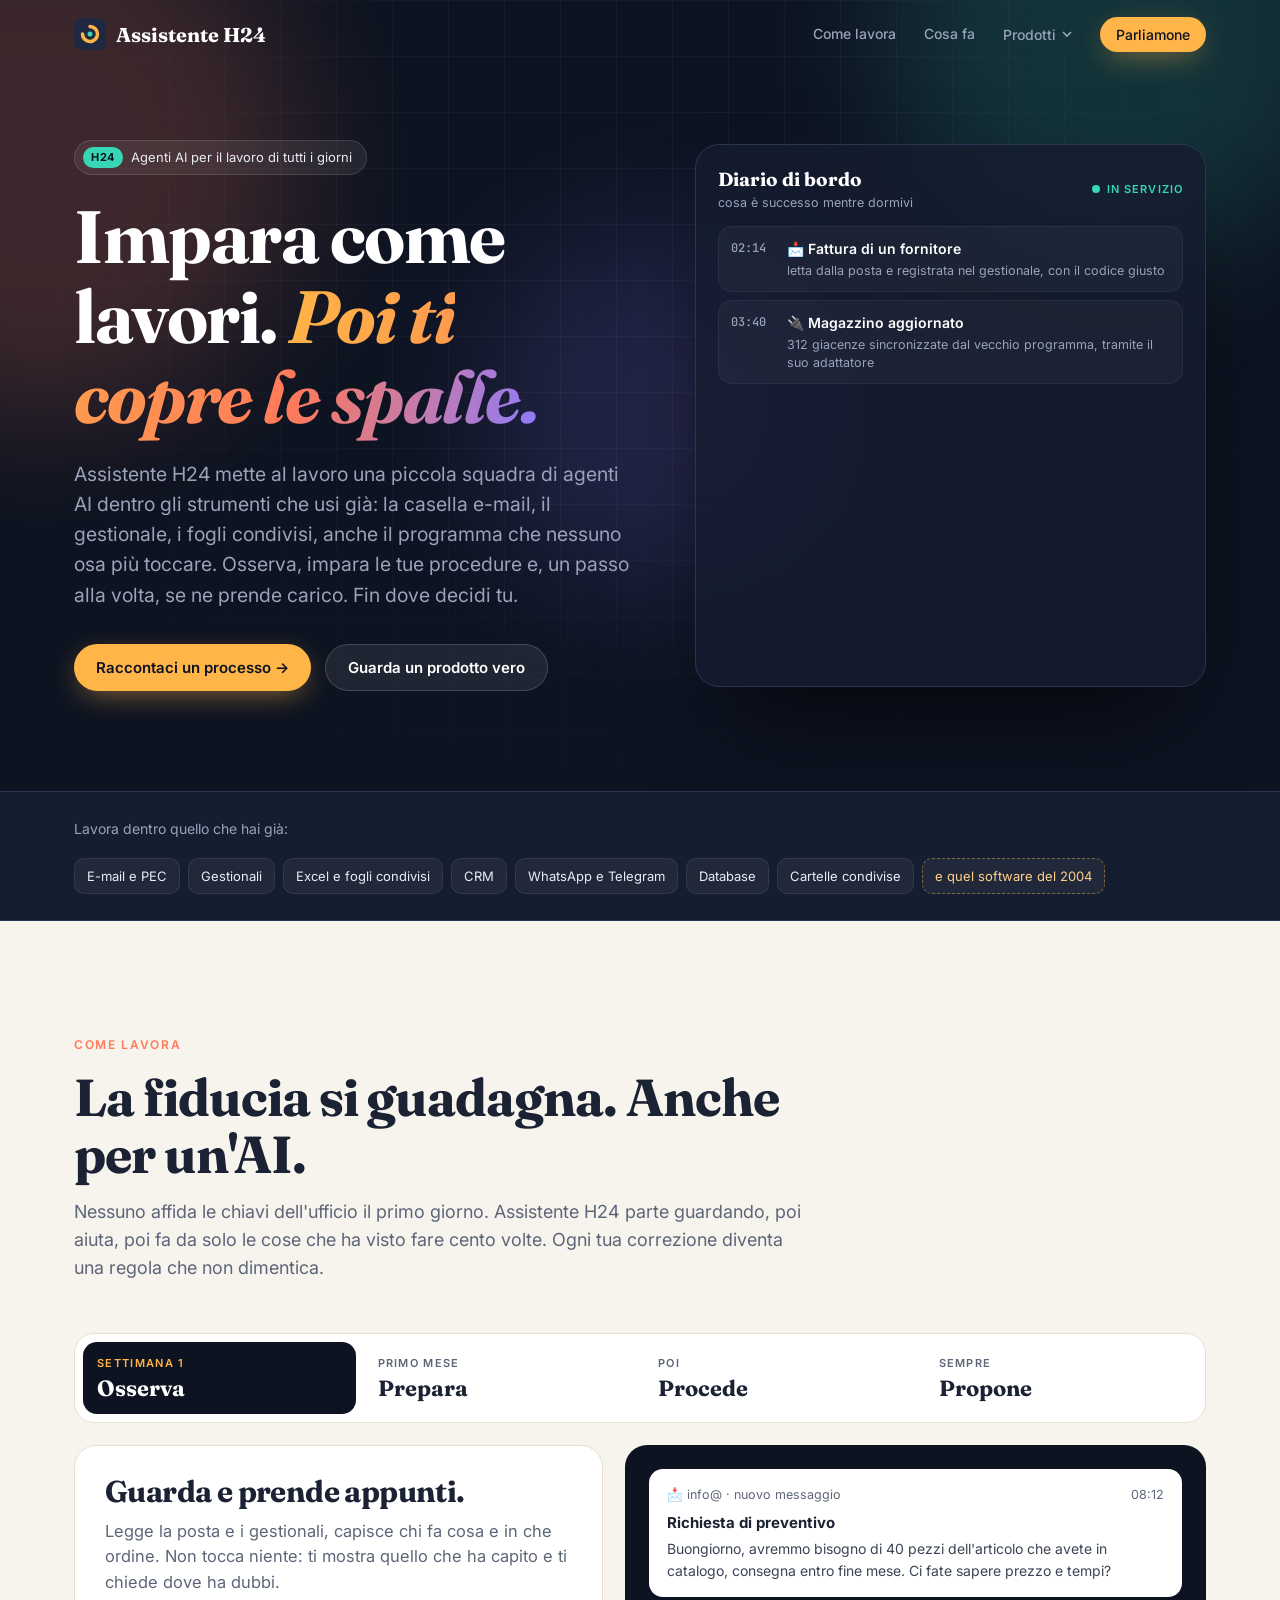
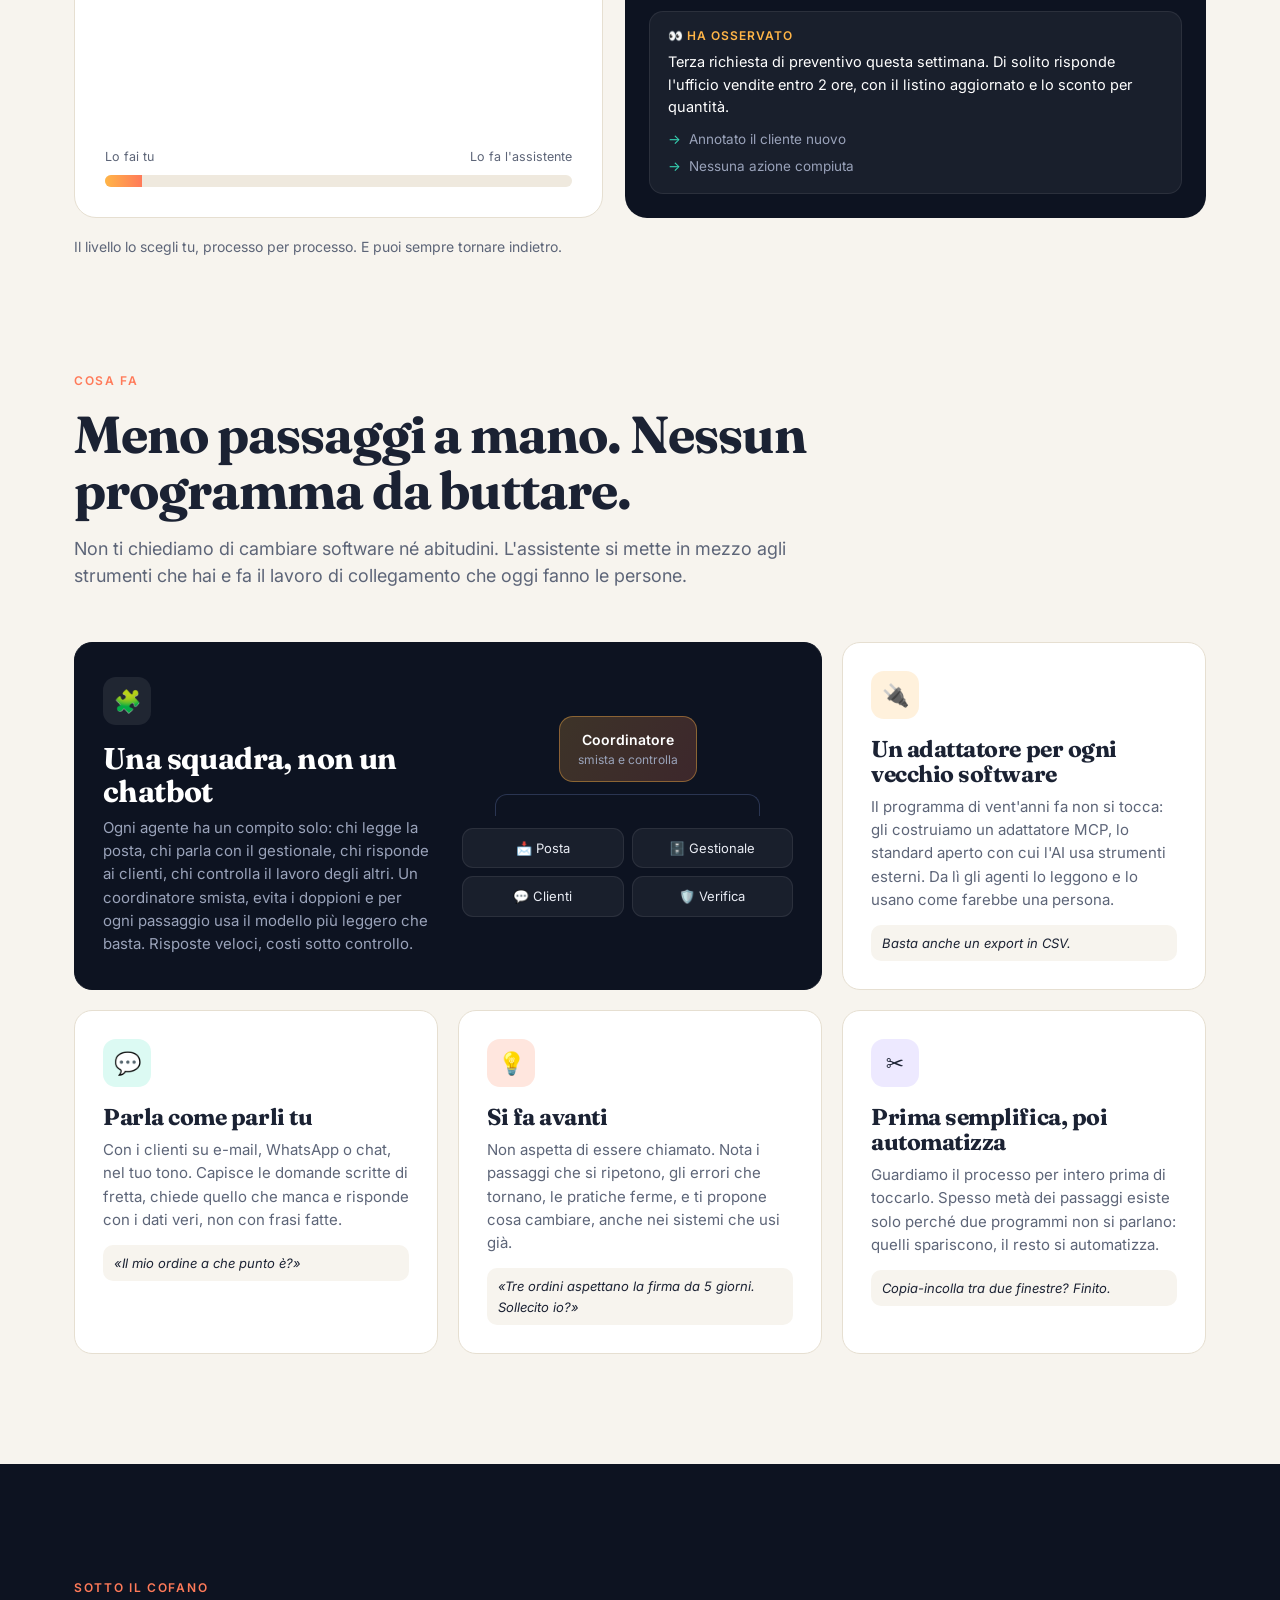
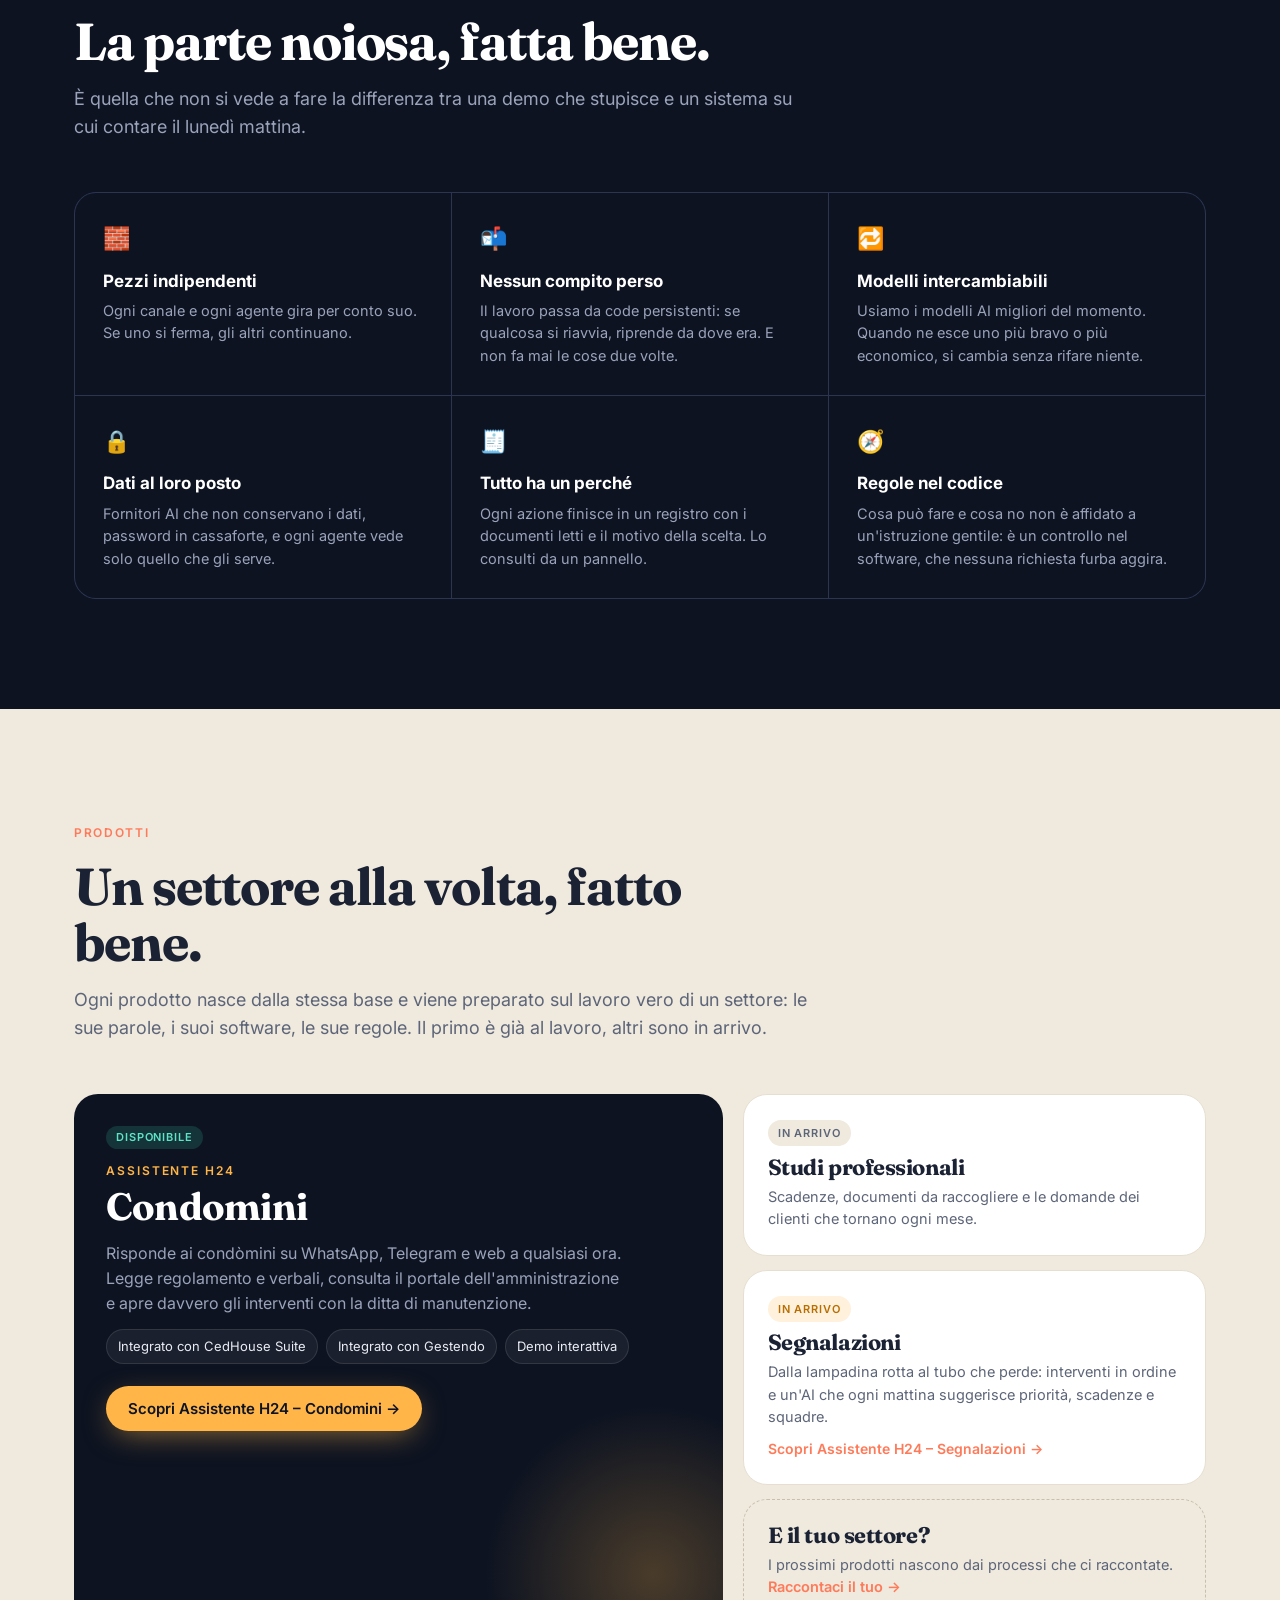
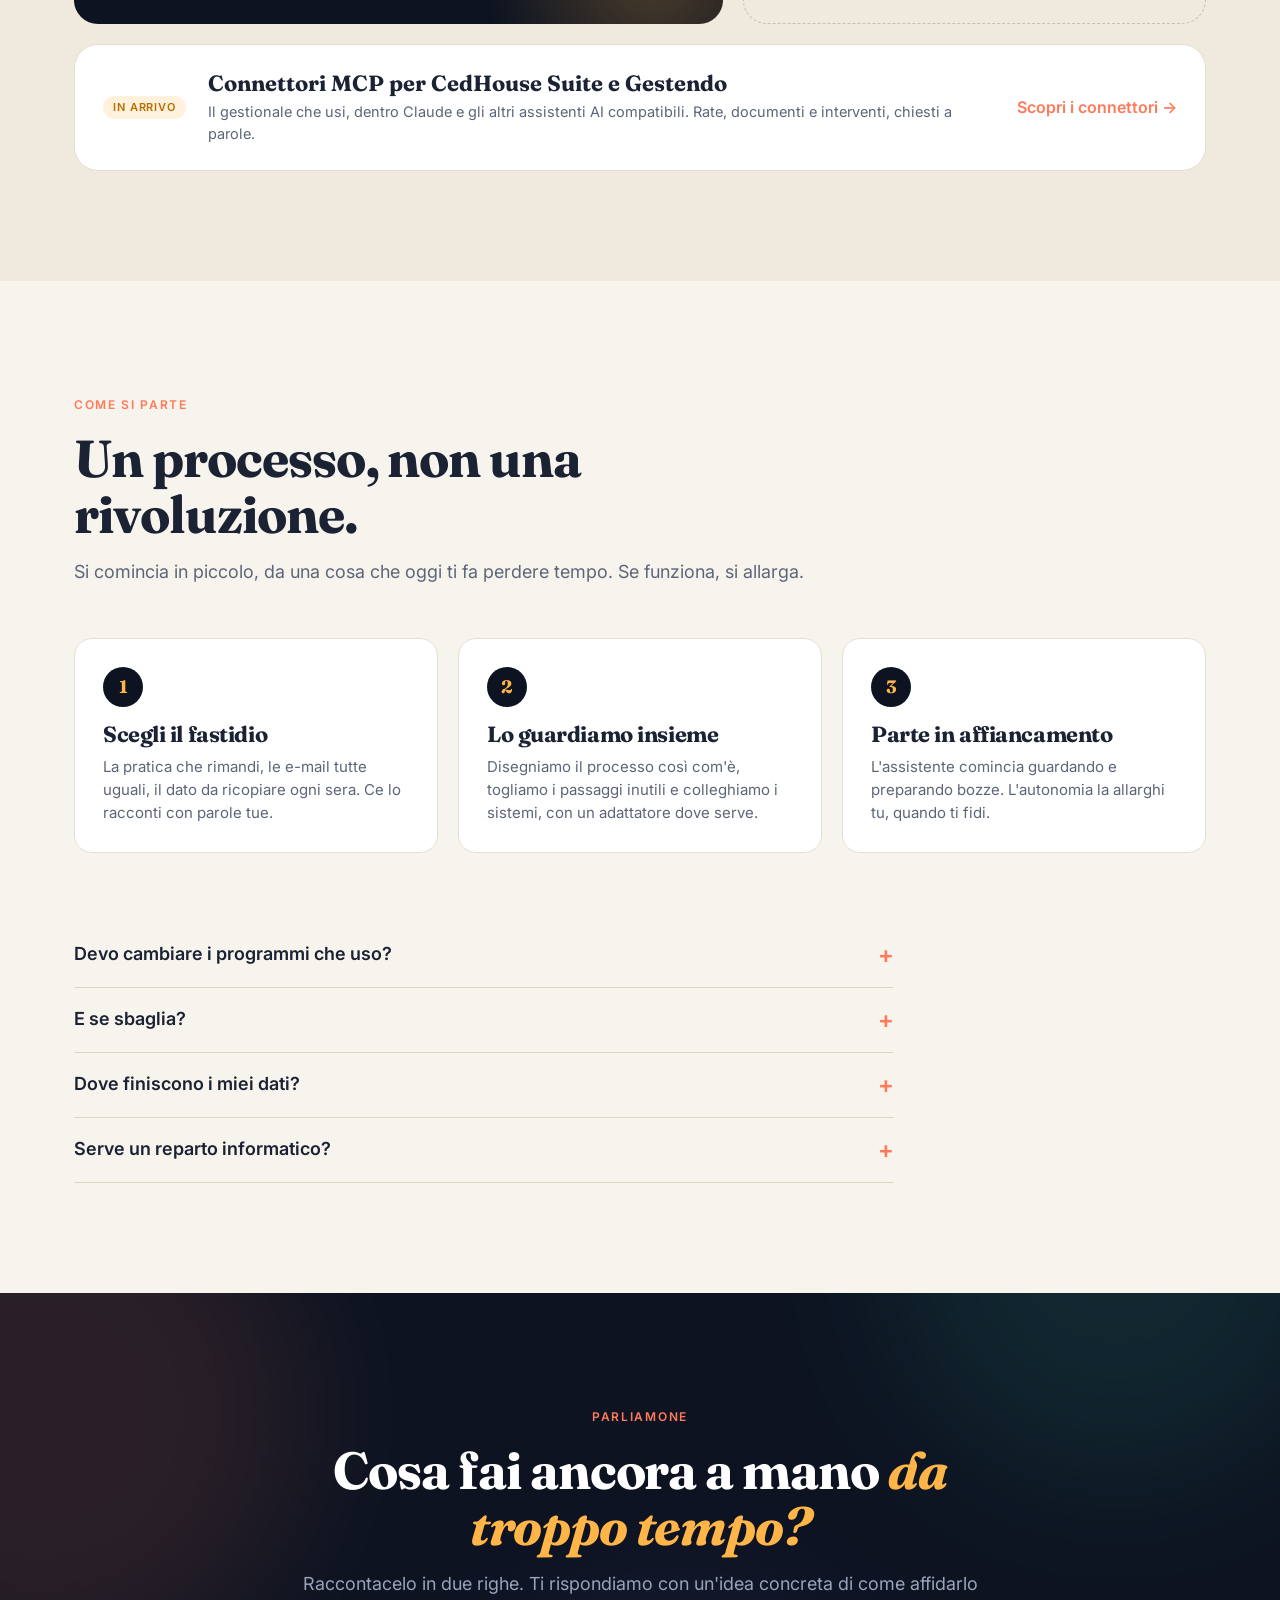
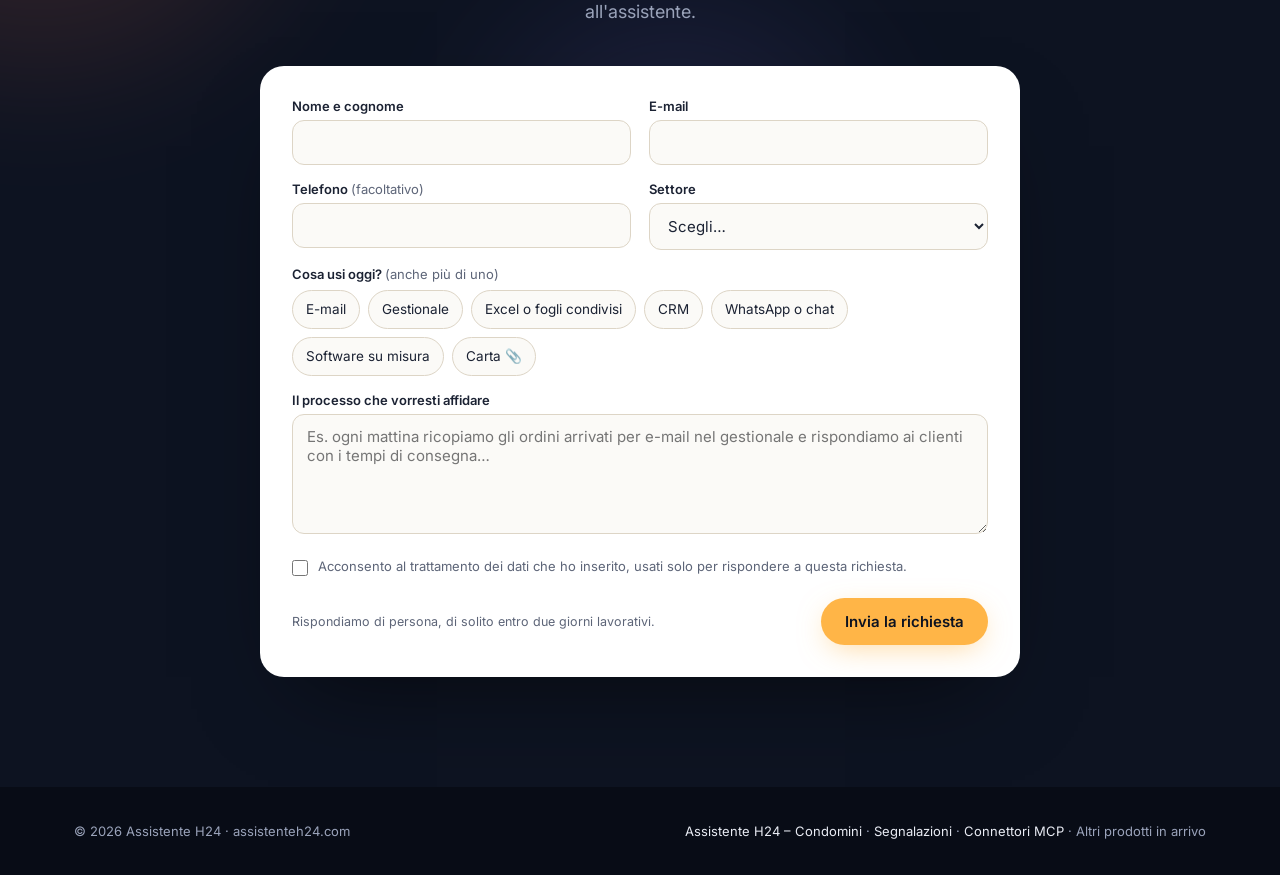
==== commit e25ba75a: "Nuovo prodotto: Assistente H24 – Segnalazioni (in arrivo) - Pagina /segnalazioni/: dalla segnalazion" ====
--- a/index.html
+++ b/index.html
@@ -189,6 +189,10 @@
 .prod.soon .st{background:var(--paper-2);color:var(--muted)}
 .prod.soon h3{font-size:22px;margin:12px 0 6px}
 .prod.soon p{color:var(--muted);font-size:14.5px}
+.prod.link{display:block;text-decoration:none;color:var(--text);transition:transform .25s,box-shadow .25s}
+.prod.link:hover{transform:translateY(-3px);box-shadow:0 24px 50px -28px rgba(13,19,33,.35)}
+.prod.link .st{background:#fff1dc;color:#b86e00}
+.prod.link .go{display:block;margin-top:10px;font-weight:600;font-size:14px;color:var(--coral)}
 .prod.yours{background:transparent;border:1.5px dashed #c9bfac;padding:24px}
 .prod.yours h3{font-size:22px;margin-bottom:6px}
 .prod.yours p{color:var(--muted);font-size:14.5px}
@@ -251,8 +255,8 @@
         <div class="dd-panel" id="dd-prodotti">
           <div class="dd-title">Prodotti</div>
           <a class="dd-item" href="condomini/"><span class="di">🏢</span><span><b>Condomini <span class="tag">Disponibile</span></b><small>Risponde ai condòmini H24 e apre gli interventi di manutenzione</small></span></a>
+          <a class="dd-item" href="segnalazioni/" data-feature="segnalazioni"><span class="di">🛠️</span><span><b>Segnalazioni <span class="tag soon">In arrivo</span></b><small>Interventi e squadre, con l'AI che suggerisce cosa fare</small></span></a>
           <div class="dd-item soon"><span class="di">📁</span><span><b>Studi professionali <span class="tag">In arrivo</span></b><small>Scadenze, documenti e domande dei clienti</small></span></div>
-          <div class="dd-item soon"><span class="di">🛠️</span><span><b>Assistenza tecnica <span class="tag">In arrivo</span></b><small>Richieste, interventi e ricambi</small></span></div>
           <div data-feature="mcp">
             <div class="dd-title dd-sep">Connettori MCP</div>
             <a class="dd-item" href="mcp/#cedhouse"><span class="di">🔌</span><span><b>MCP per CedHouse Suite <span class="tag soon">In arrivo</span></b><small>Rate, documenti e regolamento nel tuo assistente AI</small></span></a>
@@ -410,7 +414,7 @@
       </div>
       <div class="soon-col">
         <div class="prod soon reveal"><span class="st">In arrivo</span><h3>Studi professionali</h3><p>Scadenze, documenti da raccogliere e le domande dei clienti che tornano ogni mese.</p></div>
-        <div class="prod soon reveal"><span class="st">In arrivo</span><h3>Assistenza tecnica</h3><p>Richieste di intervento, ricambi e aggiornamenti ai clienti, senza rincorrere nessuno.</p></div>
+        <a class="prod soon link reveal" href="segnalazioni/" data-feature="segnalazioni"><span class="st">In arrivo</span><h3>Segnalazioni</h3><p>Dalla lampadina rotta al tubo che perde: interventi in ordine e un'AI che ogni mattina suggerisce priorità, scadenze e squadre.</p><span class="go">Scopri Assistente H24 – Segnalazioni →</span></a>
         <div class="prod yours reveal"><h3>E il tuo settore?</h3><p>I prossimi prodotti nascono dai processi che ci raccontate. <a href="#contatti">Raccontaci il tuo →</a></p></div>
       </div>
     </div>
@@ -506,7 +510,7 @@
 <footer>
   <div class="wrap">
     <span>© 2026 Assistente H24 · assistenteh24.com</span>
-    <span><a href="condomini/">Assistente H24 – Condomini</a><span data-feature="mcp"> · <a href="mcp/">Connettori MCP</a></span> · Altri prodotti in arrivo</span>
+    <span><a href="condomini/">Assistente H24 – Condomini</a><span data-feature="segnalazioni"> · <a href="segnalazioni/">Segnalazioni</a></span><span data-feature="mcp"> · <a href="mcp/">Connettori MCP</a></span> · Altri prodotti in arrivo</span>
   </div>
 </footer>
 
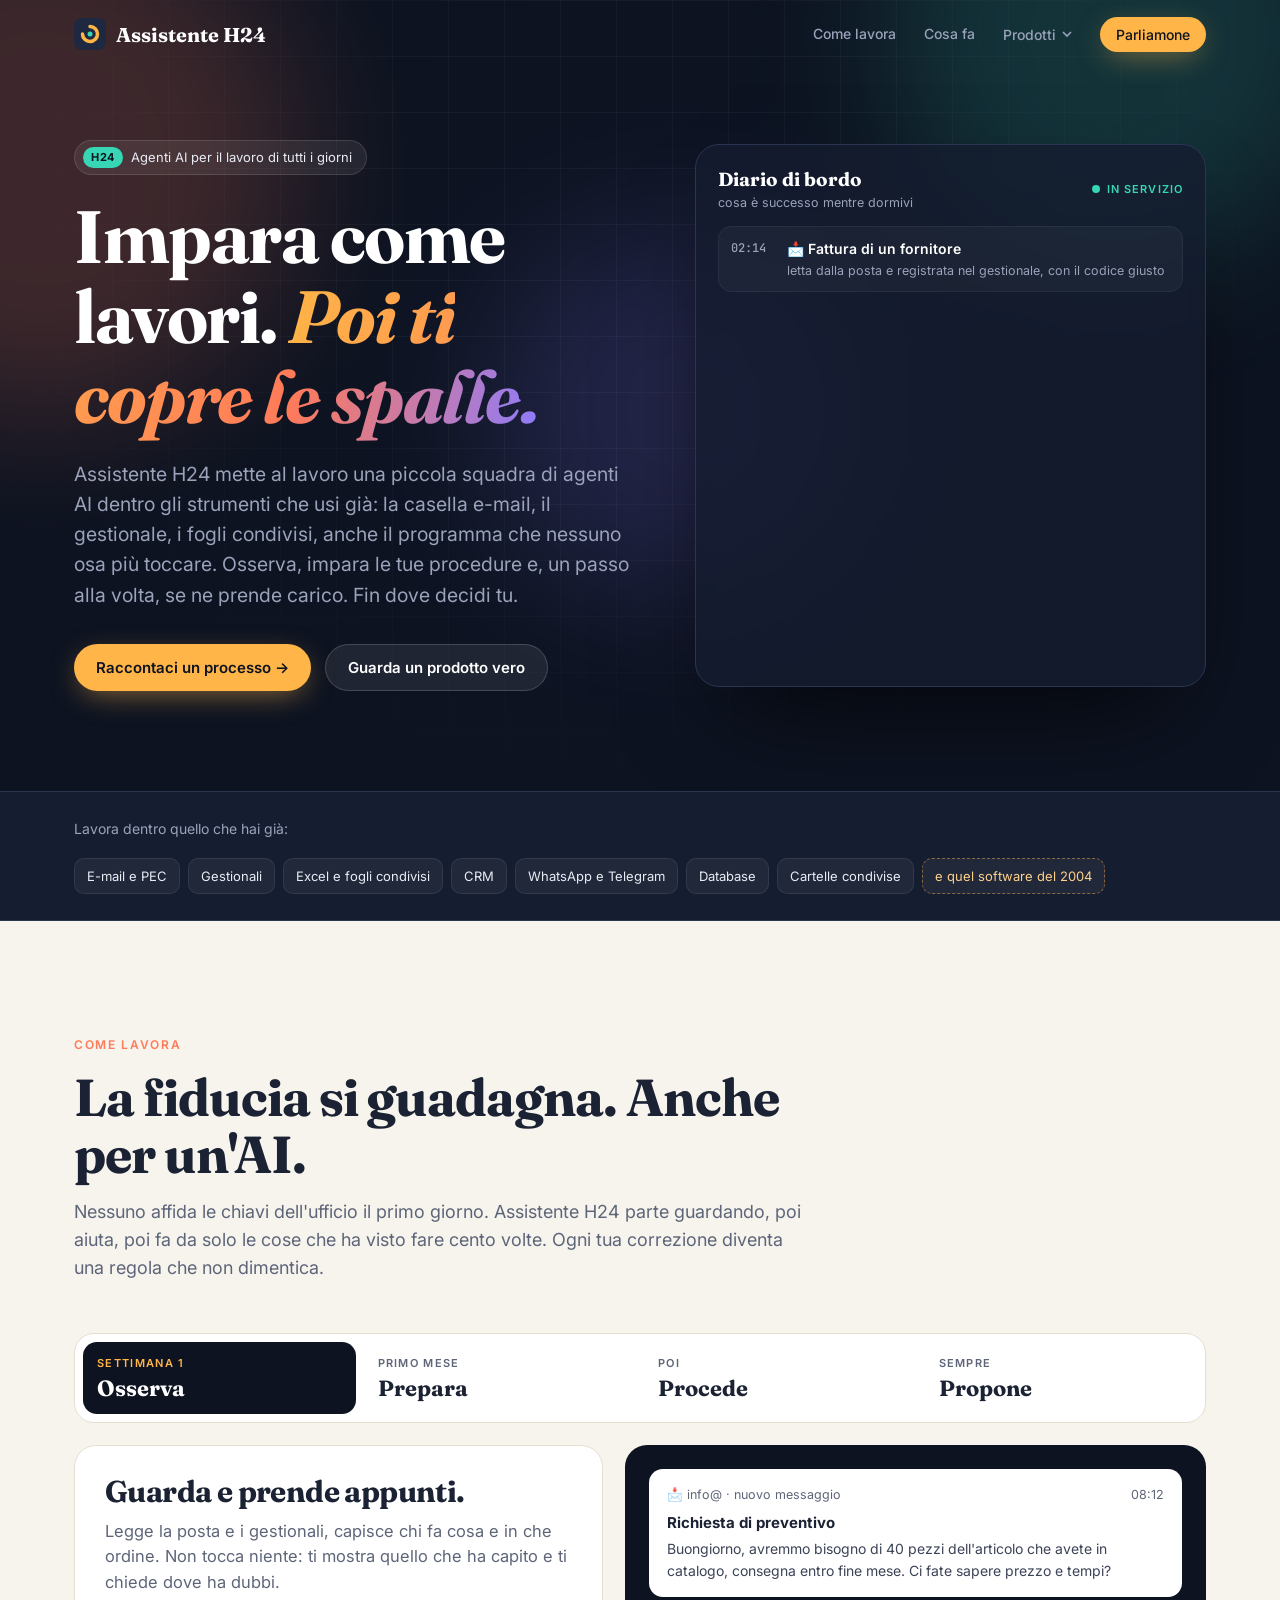
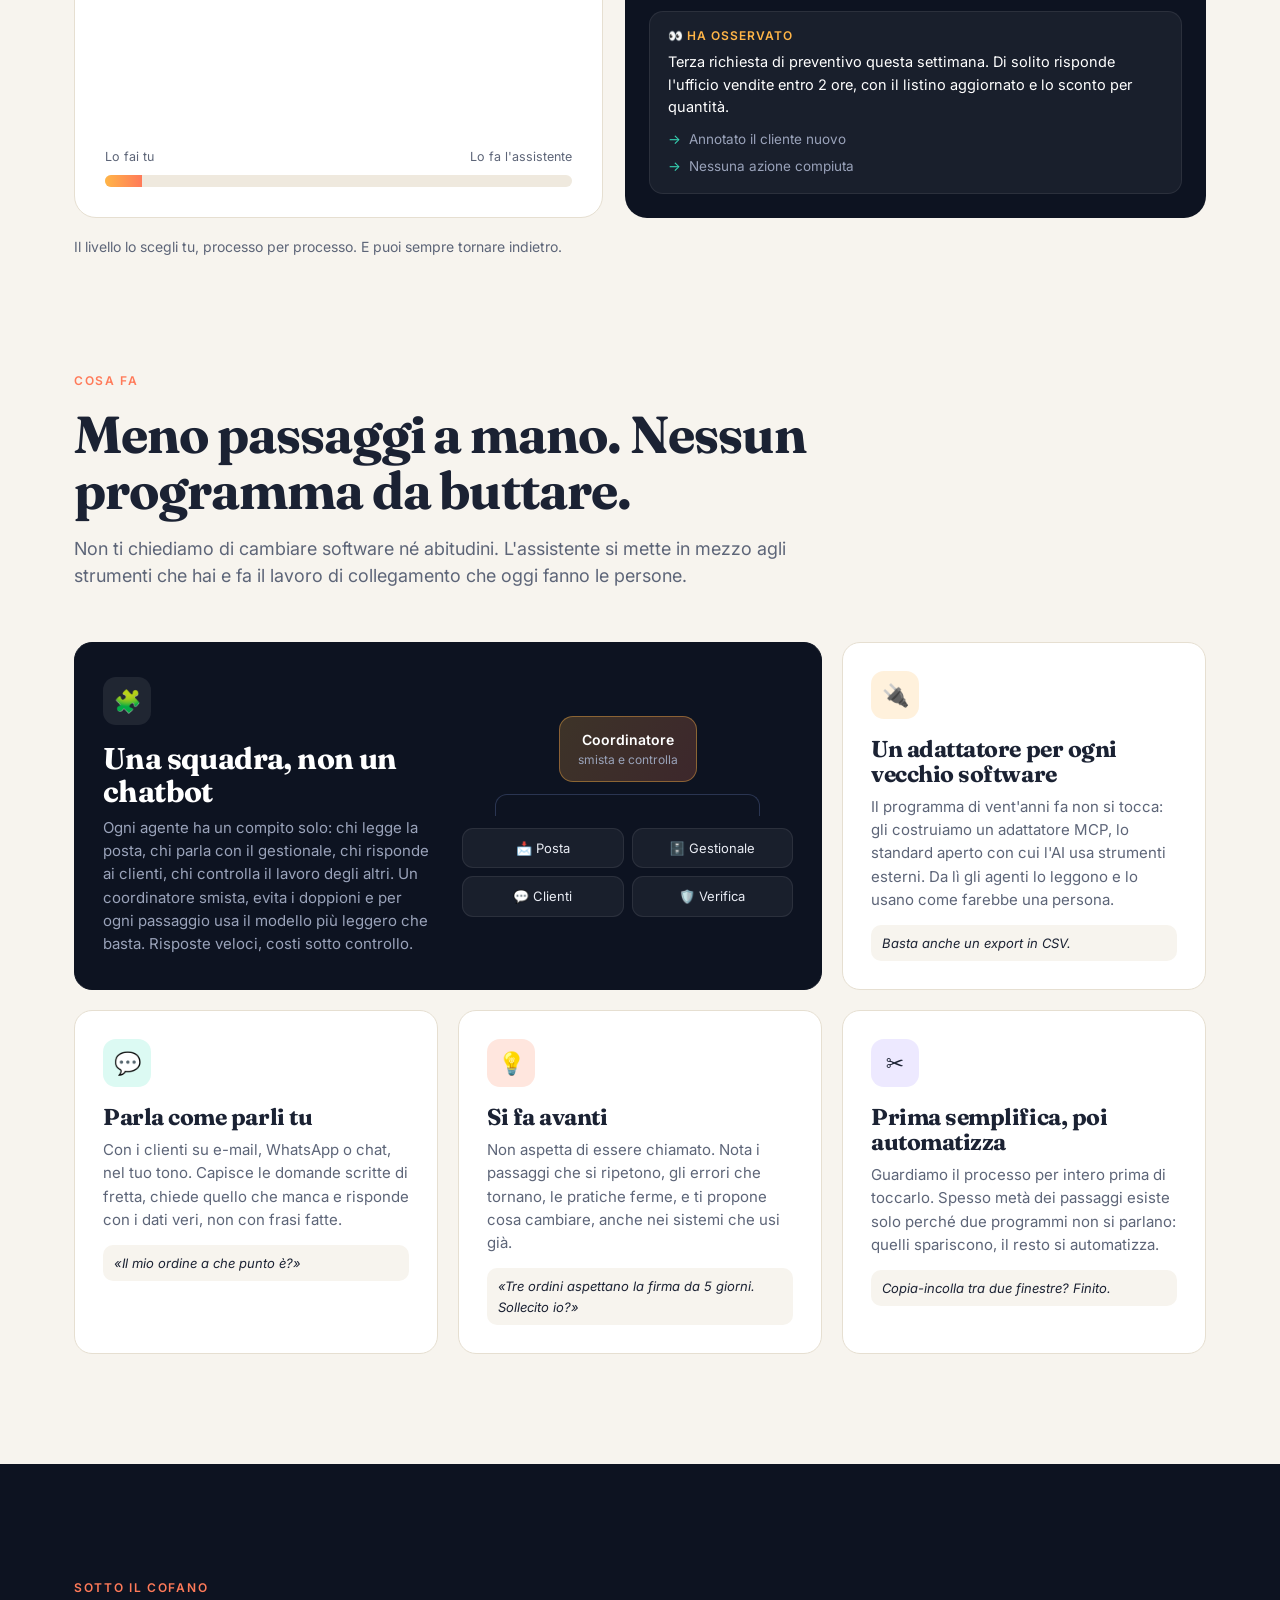
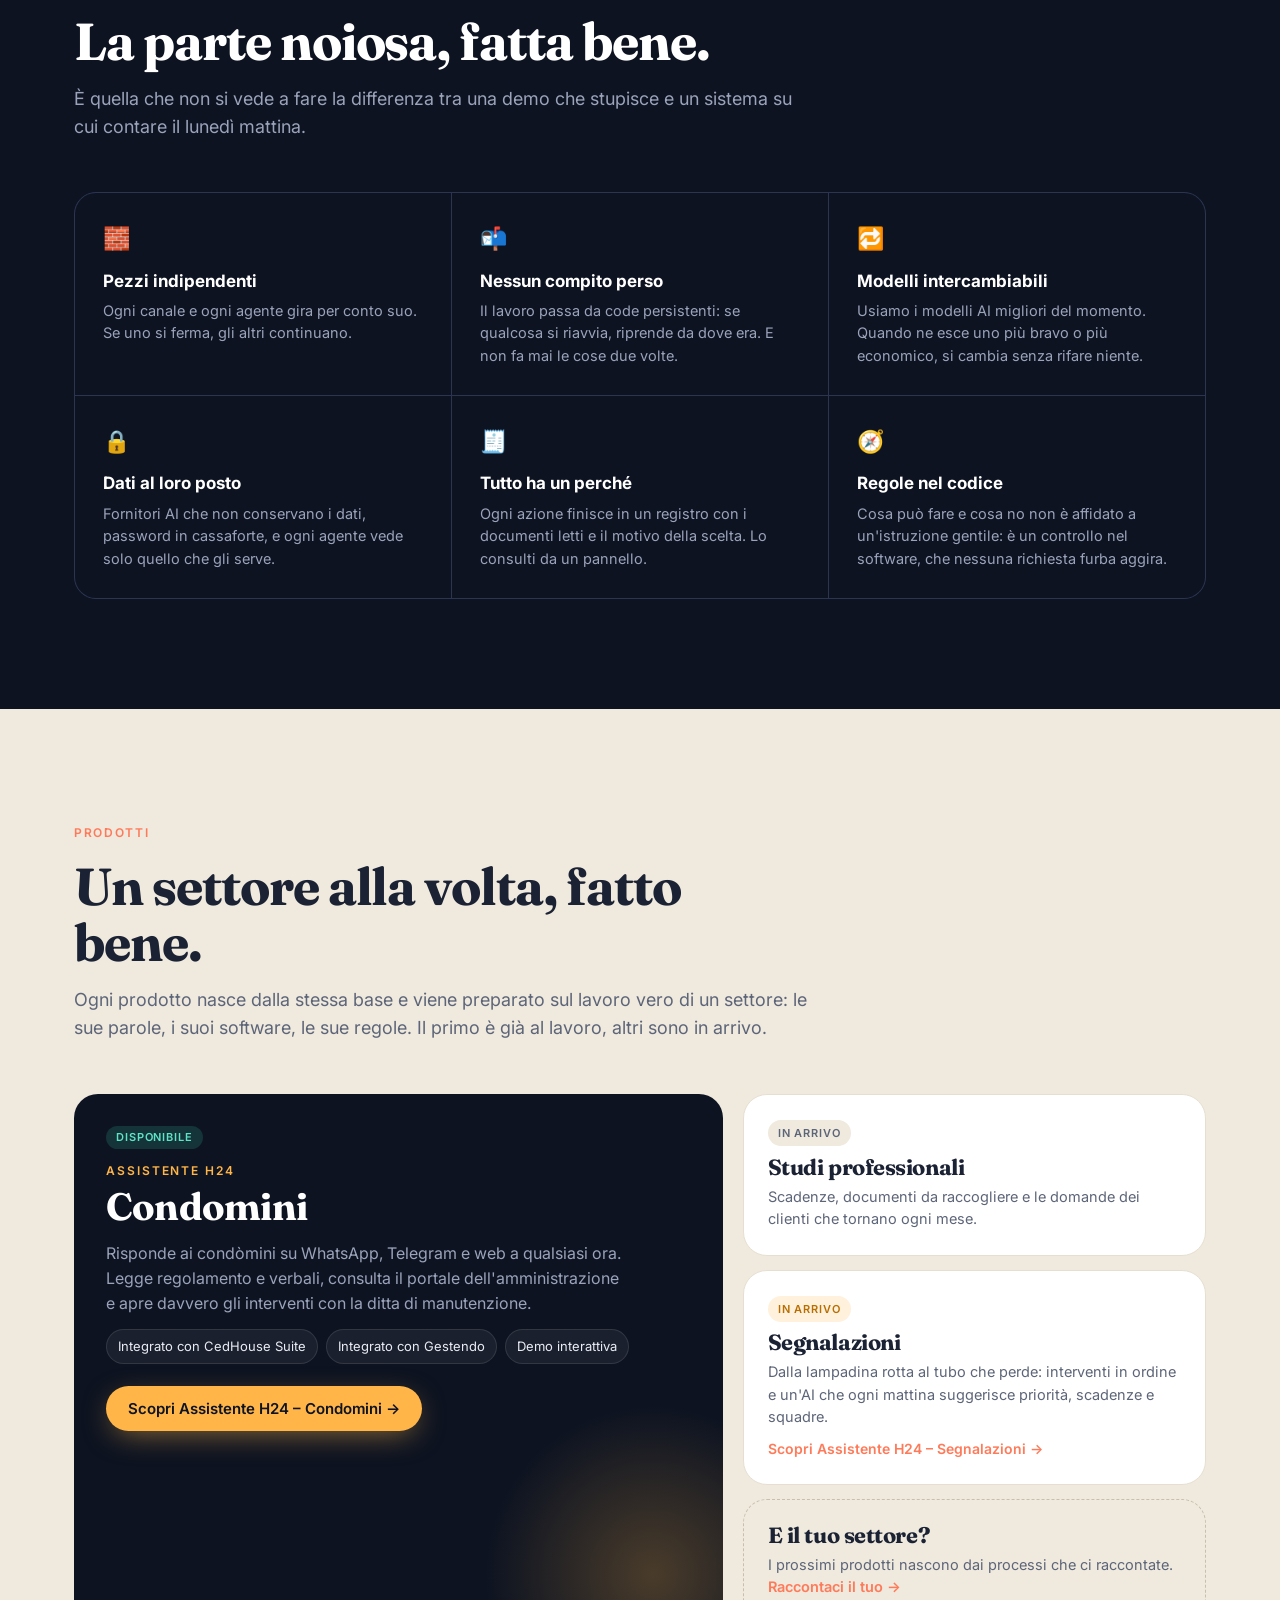
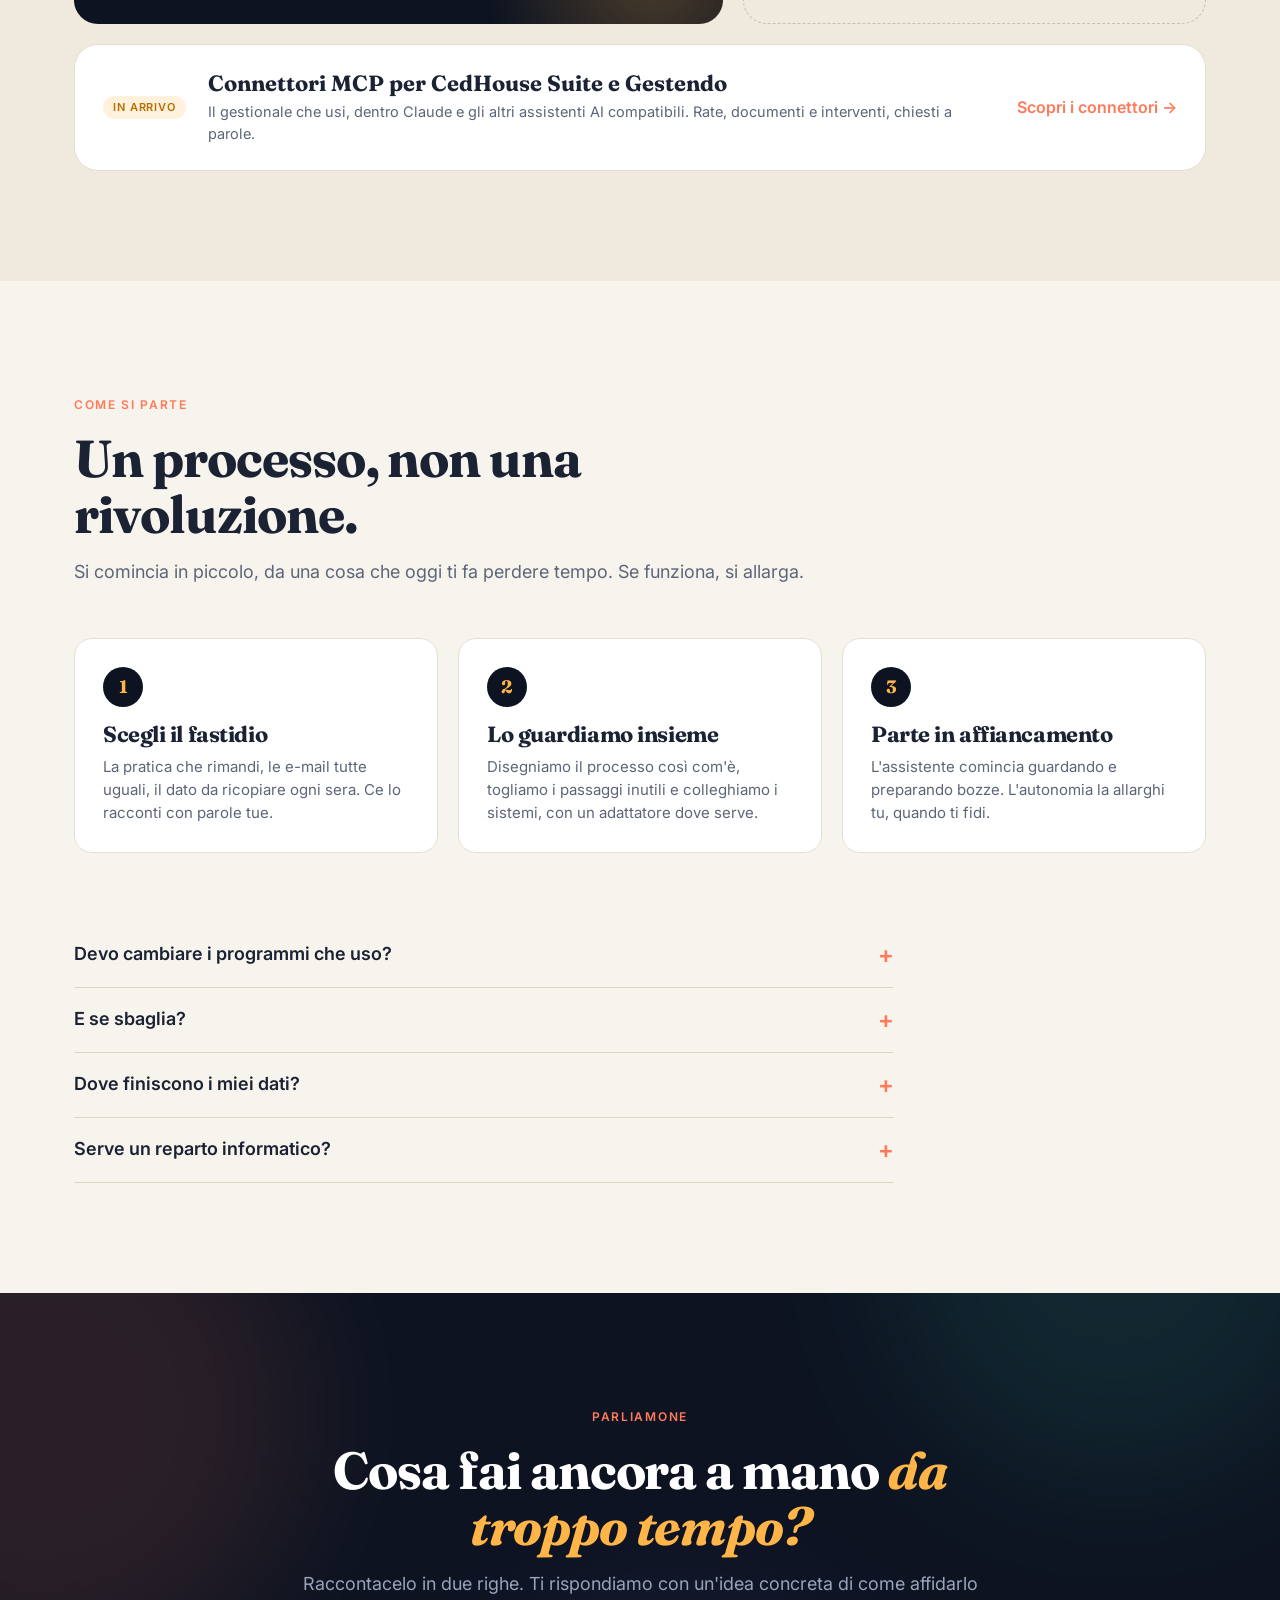
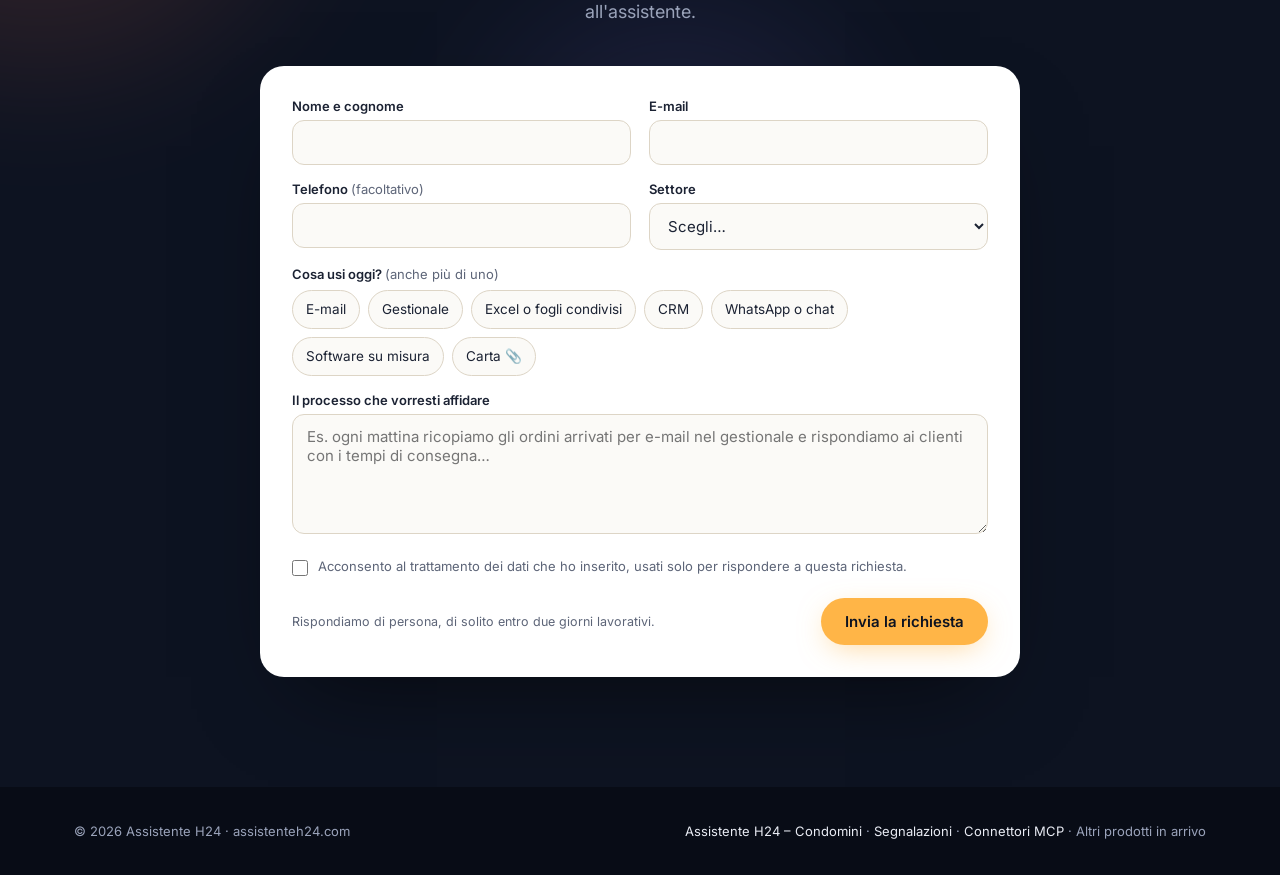
==== commit 1f9f2c0f: "Form di contatto via e-mail e badge Netlify nascosto I quattro form non usano più Netlify Forms: com" ====
--- a/index.html
+++ b/index.html
@@ -457,10 +457,7 @@
     </div>
 
     <div class="form-card reveal">
-      <form name="contatti-assistente-h24" method="POST" action="grazie/" data-netlify="true" netlify-honeypot="sito-web">
-        <input type="hidden" name="form-name" value="contatti-assistente-h24">
-        <input type="hidden" name="pagina" value="Assistente H24 (principale)">
-        <p class="hp"><label>Non compilare: <input name="sito-web" tabindex="-1" autocomplete="off"></label></p>
+      <form data-mail="Assistente H24 - Richiesta informazioni">
         <div class="fgrid">
           <div><label class="fl" for="m-nome">Nome e cognome</label><input id="m-nome" type="text" name="nome" autocomplete="name" required></div>
           <div><label class="fl" for="m-email">E-mail</label><input id="m-email" type="email" name="email" autocomplete="email" required></div>
@@ -496,12 +493,12 @@
           <small>Rispondiamo di persona, di solito entro due giorni lavorativi.</small>
           <button type="submit">Invia la richiesta</button>
         </div>
-        <p class="form-err" role="alert">Non siamo riusciti a inviare il messaggio. Riprova tra qualche minuto.</p>
       </form>
       <div class="form-ok" role="status">
-        <div class="ok-ic">✅</div>
-        <h3>Ricevuto, grazie.</h3>
-        <p>Leggiamo con calma e ti scriviamo con una prima idea concreta.</p>
+        <div class="ok-ic">✉️</div>
+        <h3>Manca un ultimo passo.</h3>
+        <p>Si è aperto il tuo programma di posta con il messaggio già scritto: premi <b>Invia</b> per farci arrivare la richiesta.</p>
+        <p class="ok-alt">Non si è aperto nulla? Scrivici a <a data-mail-address></a> · <button type="button" class="form-back">Torna al modulo</button></p>
       </div>
     </div>
   </div>
--- a/assets/shared.css
+++ b/assets/shared.css
@@ -43,17 +43,20 @@
 .checks input:focus-visible+span{box-shadow:0 0 0 4px rgba(255,181,71,.35)}
 .consent{display:flex;gap:10px;align-items:flex-start;font-size:13px;color:#5d6578;line-height:1.45}
 .consent input{margin-top:3px;width:16px;height:16px;accent-color:#0d1321;flex:none}
-.hp{position:absolute!important;left:-9999px!important;width:1px;height:1px;overflow:hidden}
 .form-foot{display:flex;align-items:center;justify-content:space-between;gap:16px;flex-wrap:wrap;margin-top:22px}
 .form-foot small{color:#5d6578;font-size:12.5px}
 .form-card button[type=submit]{display:inline-flex;align-items:center;gap:8px;border:0;cursor:pointer;border-radius:999px;font:600 15px Inter,sans-serif;padding:14px 24px;background:#ffb547;color:#0d1321;box-shadow:0 8px 30px -8px rgba(255,181,71,.6);transition:transform .15s}
 .form-card button[type=submit]:hover{transform:translateY(-1px)}
 .form-card button[disabled]{opacity:.6;cursor:wait}
-.form-err{display:none;margin-top:14px;color:#c2410c;font-size:14px}
-.form-err.show{display:block}
 .form-ok{display:none;text-align:center;padding:30px 10px}
 .form-ok .ok-ic{width:58px;height:58px;border-radius:50%;margin:0 auto 16px;display:grid;place-items:center;background:#dcfaf3;font-size:26px}
 .form-ok h3{font:700 28px Fraunces,Georgia,serif;margin-bottom:8px;color:#1b2233}
 .form-ok p{color:#5d6578}
+.form-ok .ok-alt{margin-top:14px;font-size:14px}
+.form-ok .ok-alt a{color:#1b2233;font-weight:600}
+.form-back{background:none;border:0;padding:0;font:inherit;color:#1b2233;font-weight:600;text-decoration:underline;cursor:pointer}
 .form-card.sent form{display:none}
 .form-card.sent .form-ok{display:block}
+
+/* Badge "Powered by Netlify" (iframe aggiunto da Netlify): nascosto. Vedi anche assets/site.js. */
+#nl-badge-frame{display:none!important}
